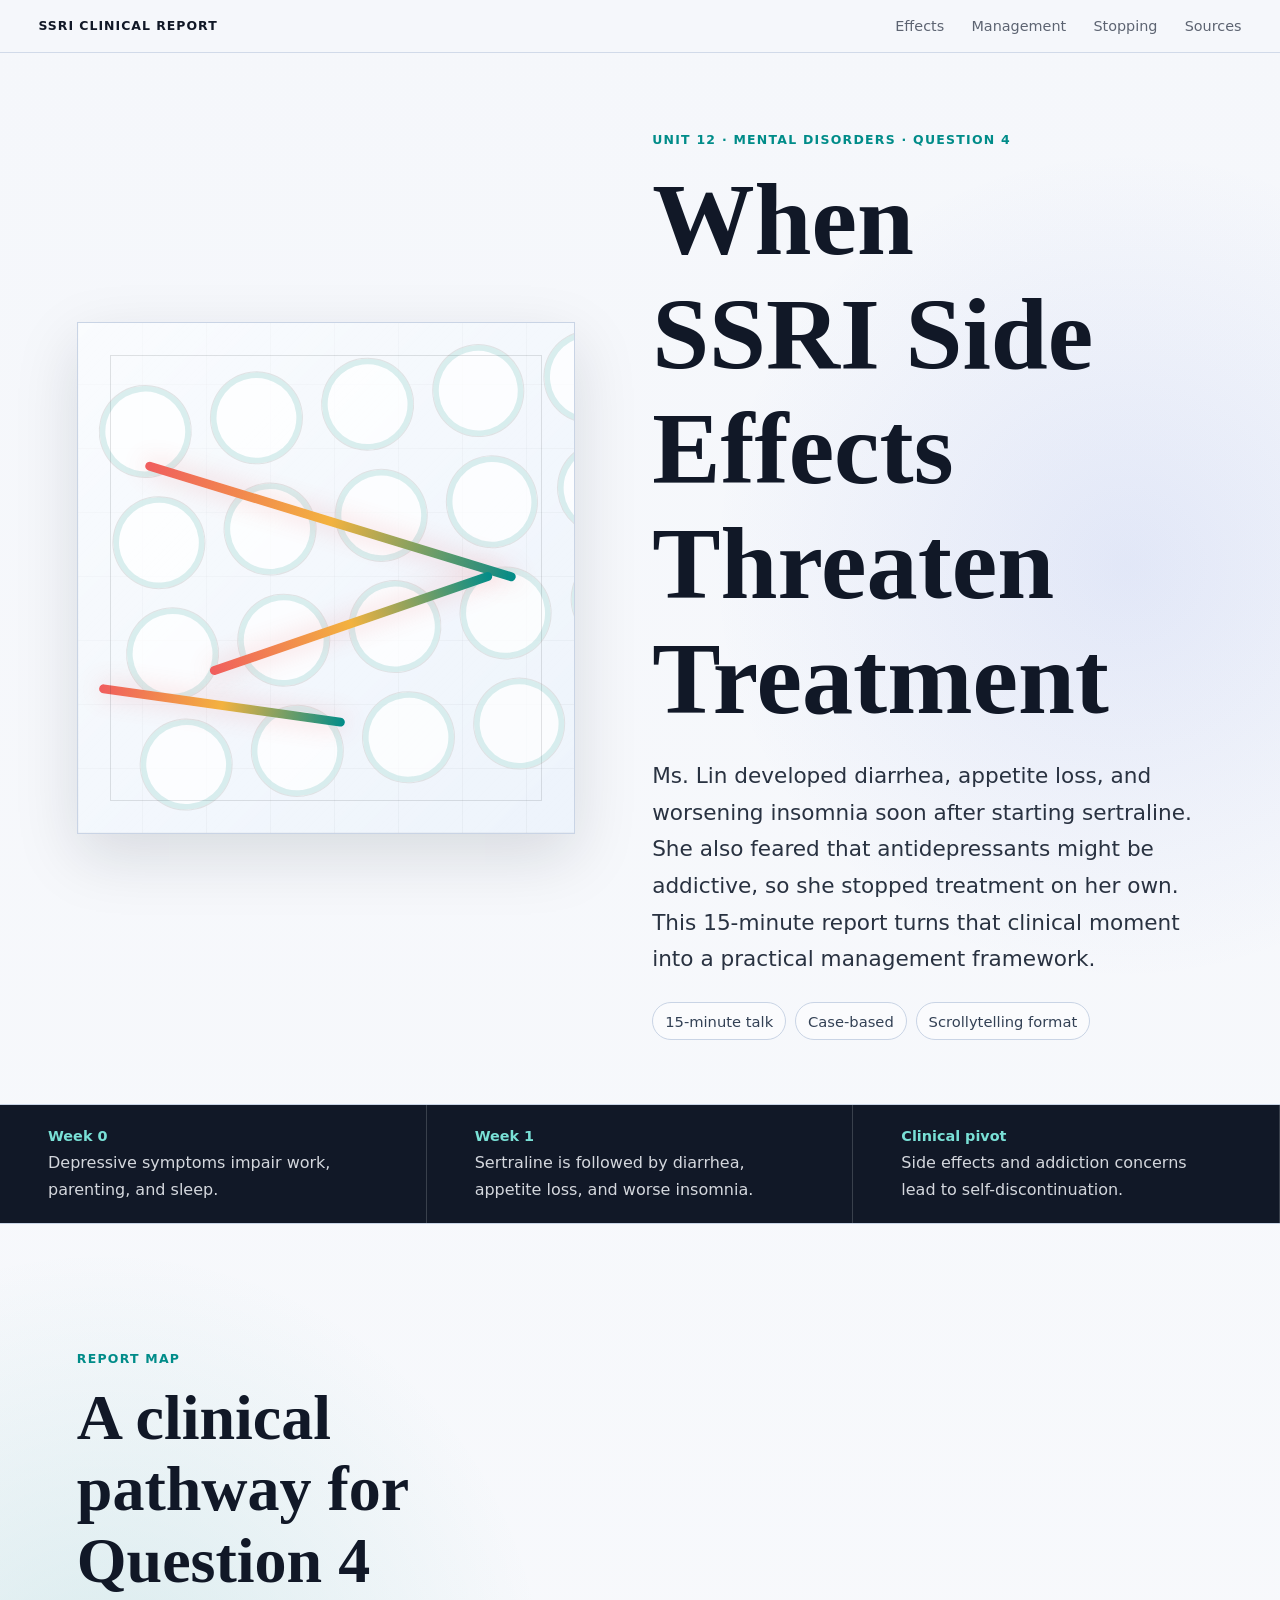
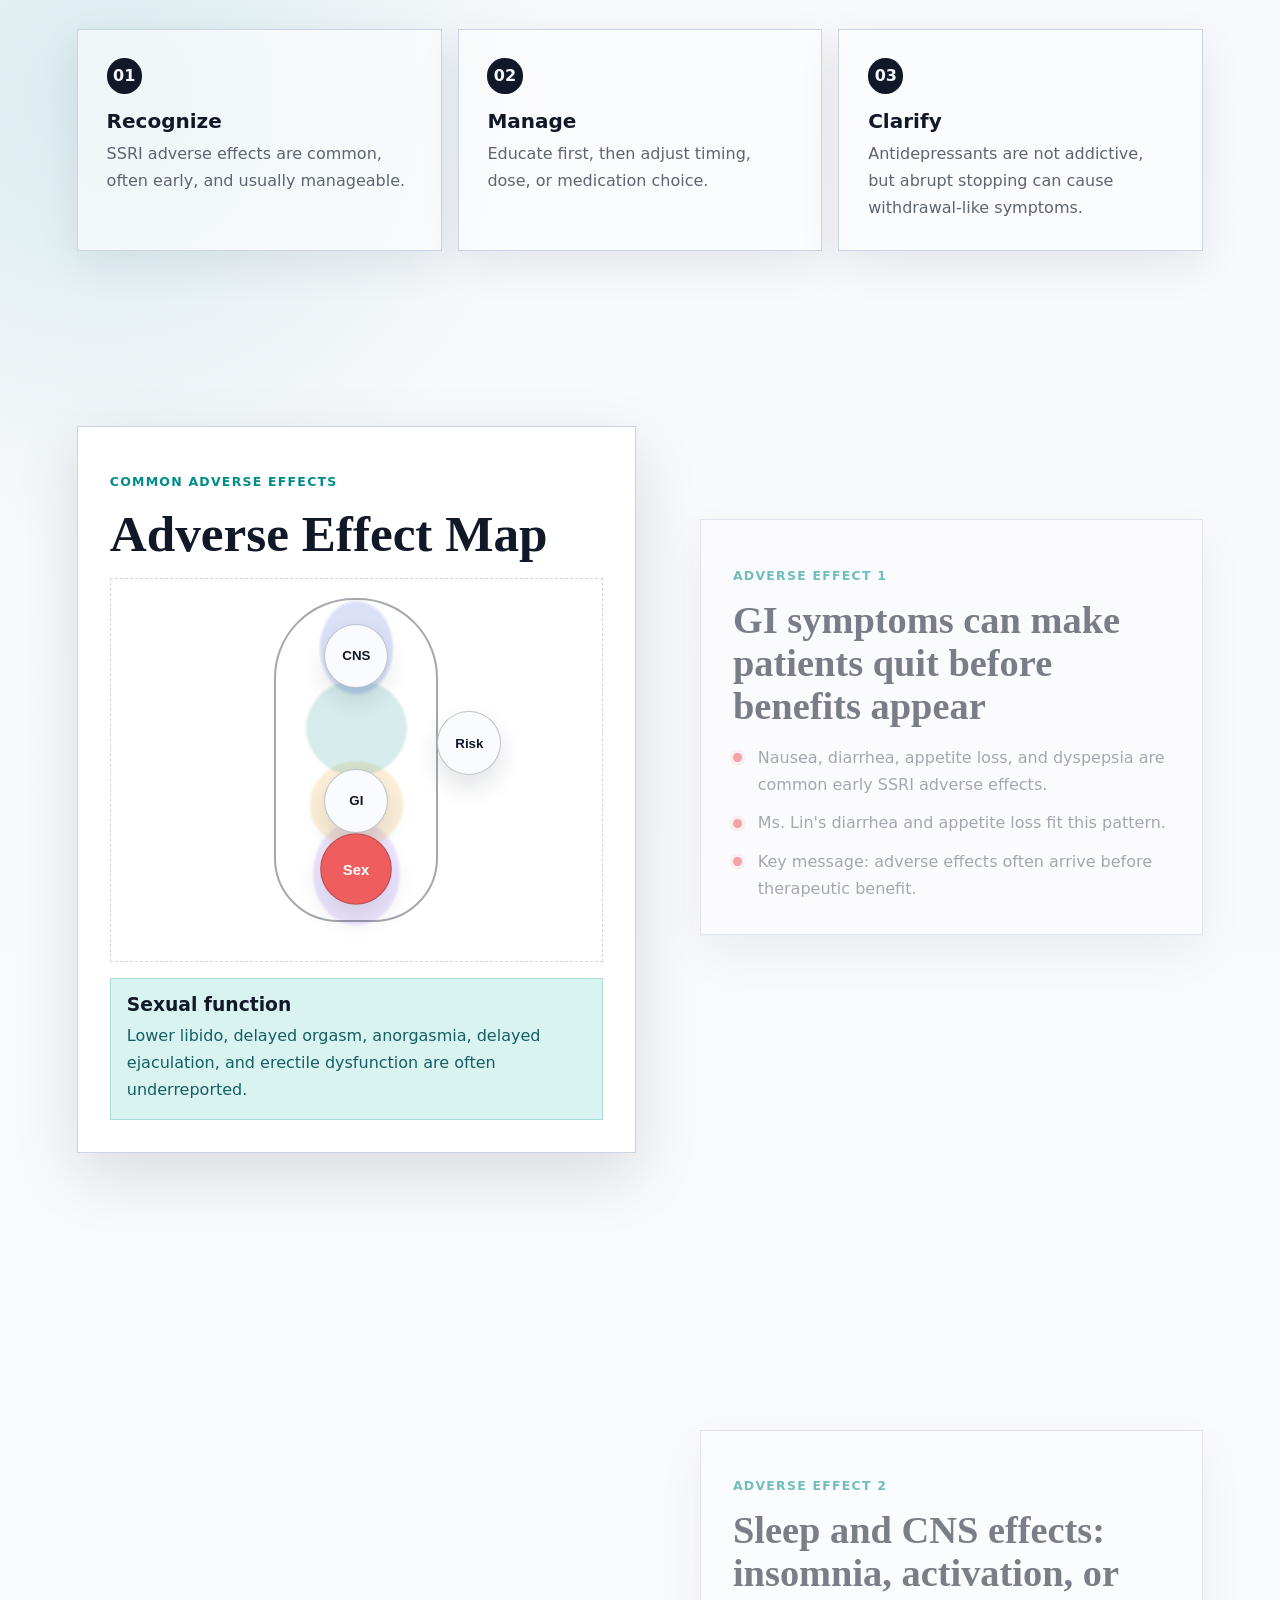
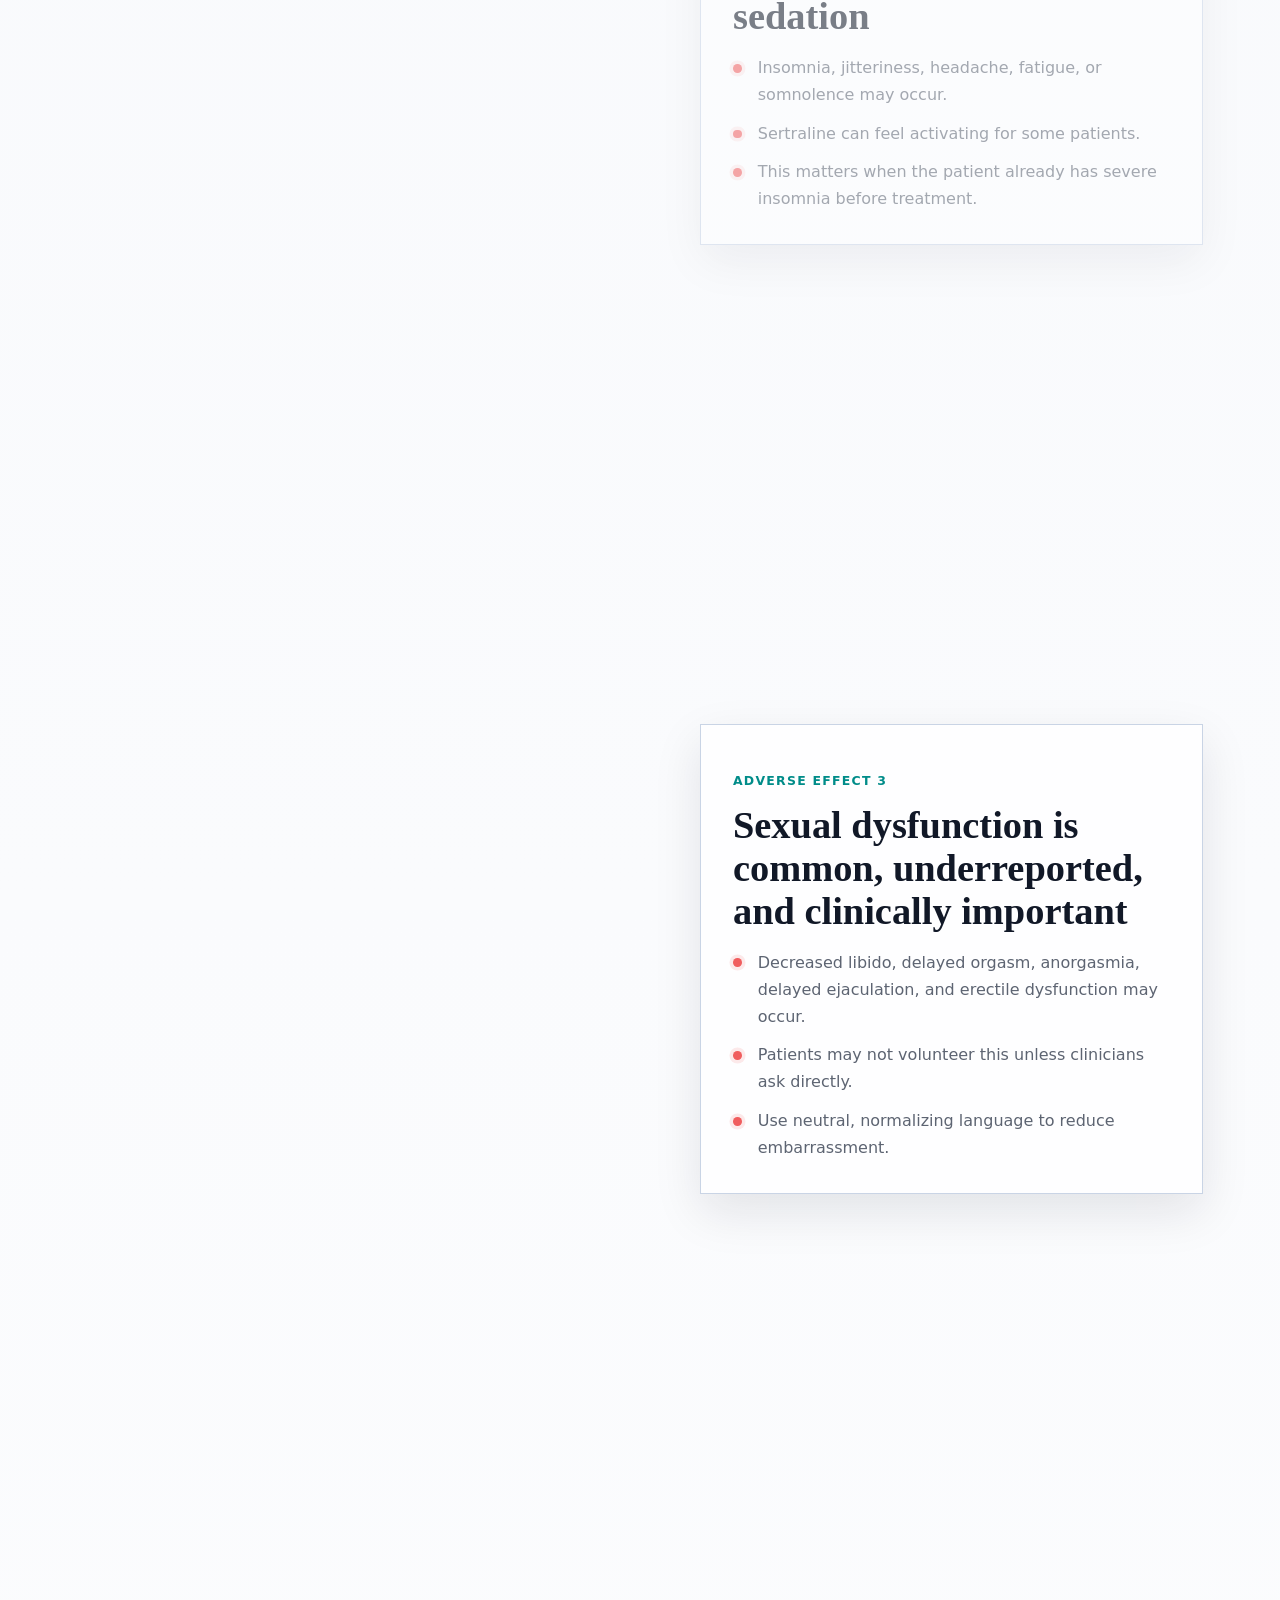
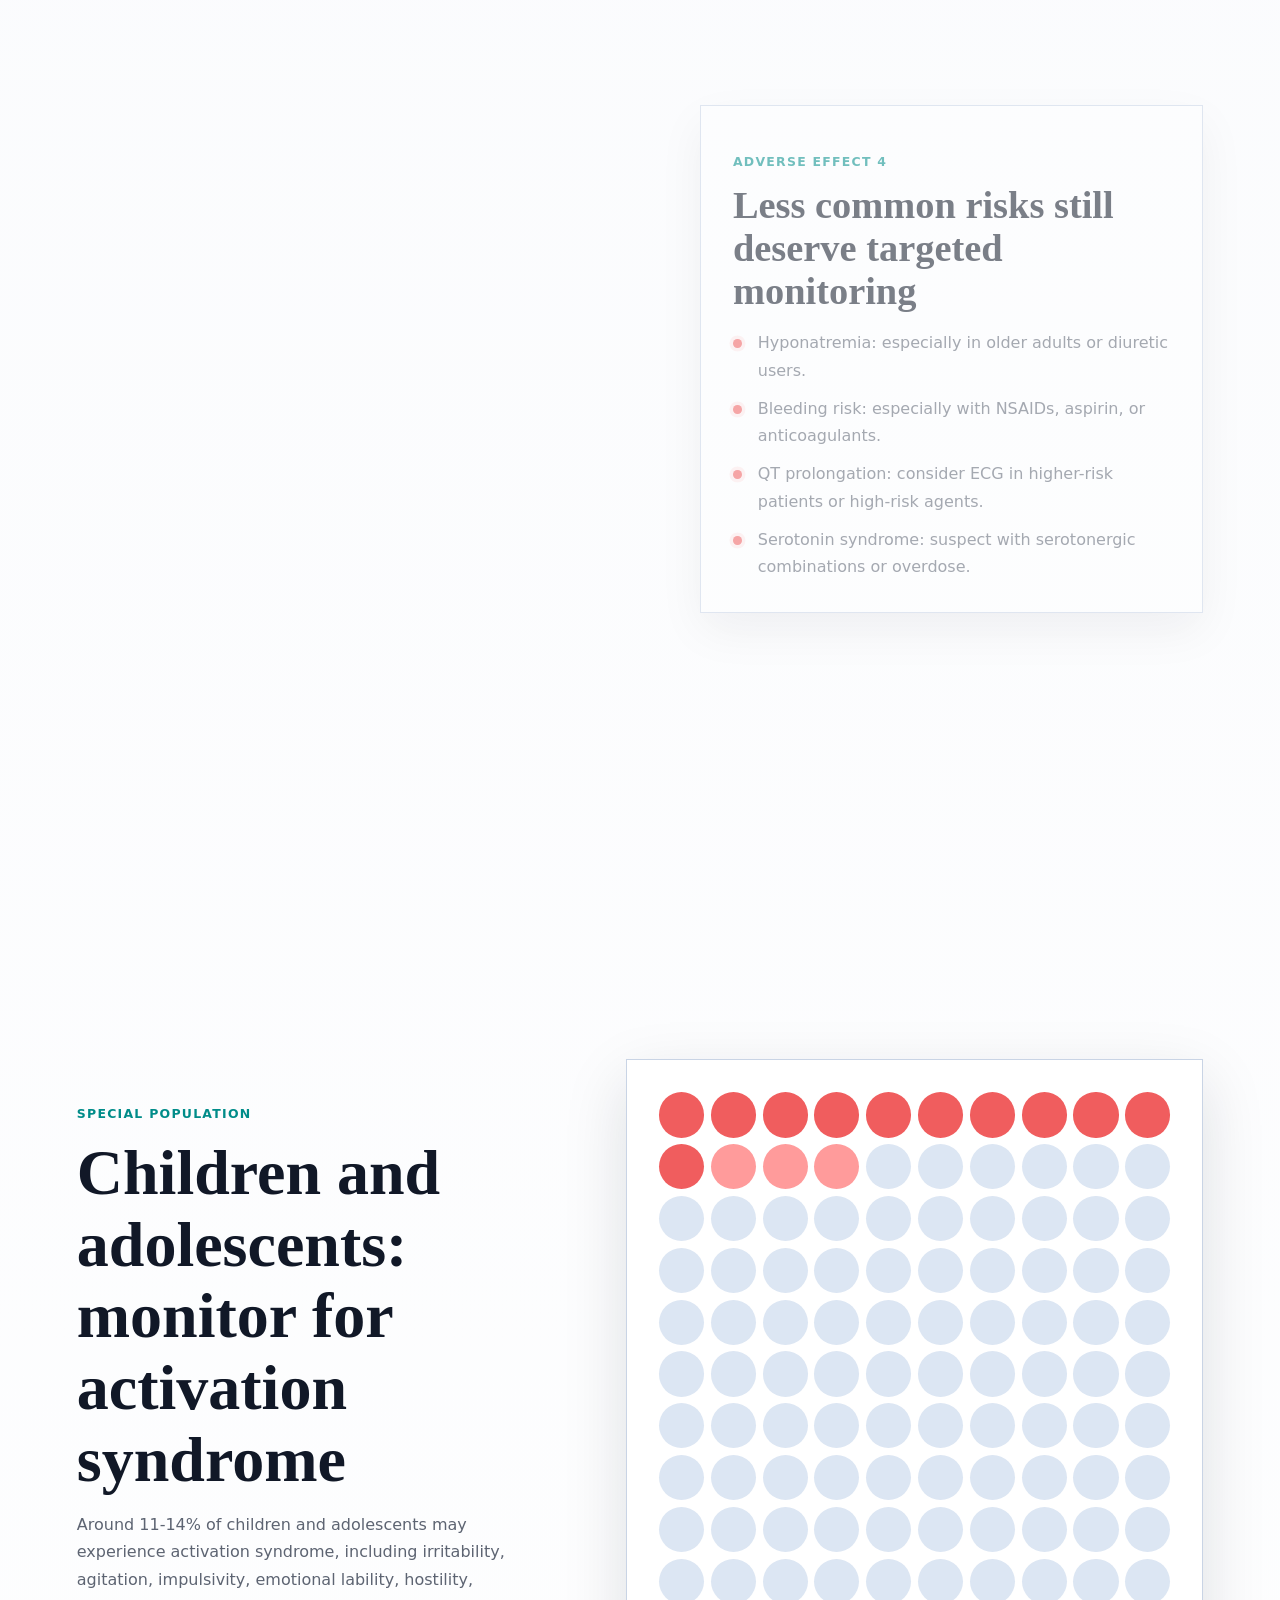
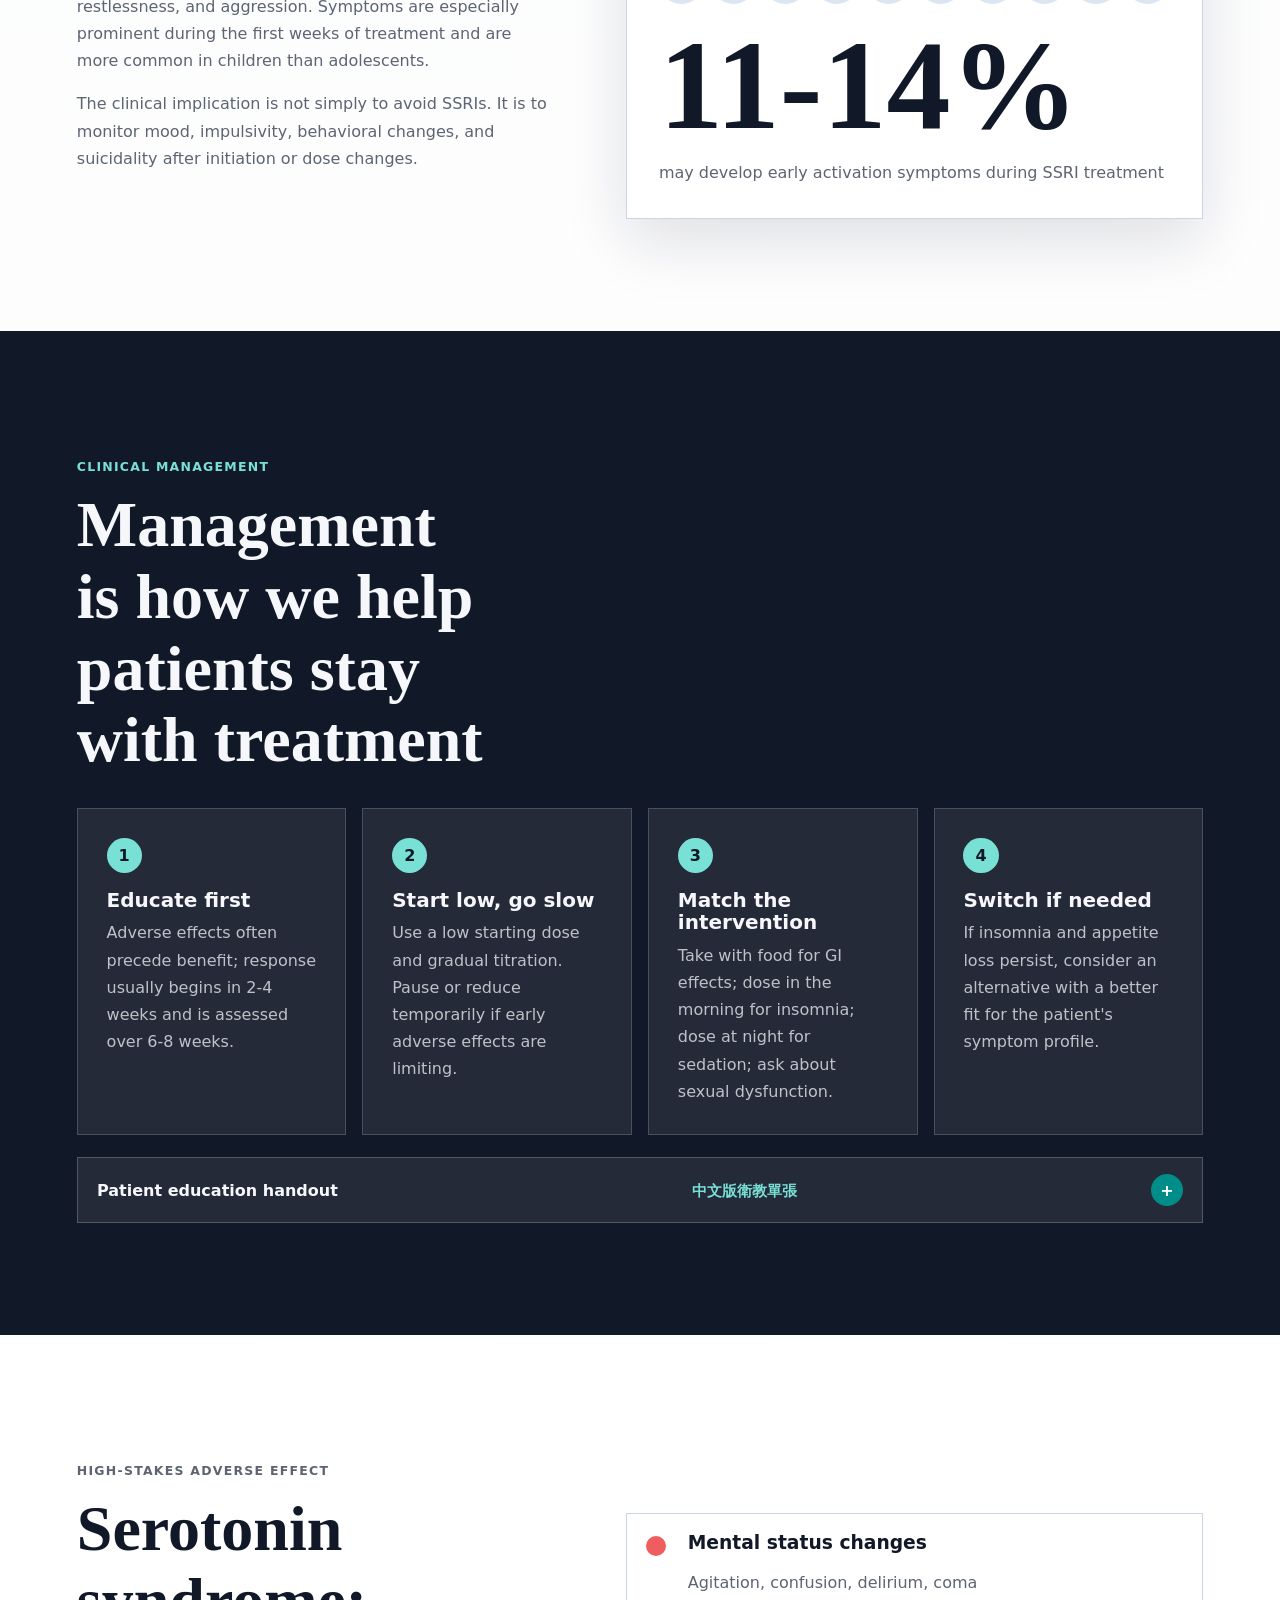
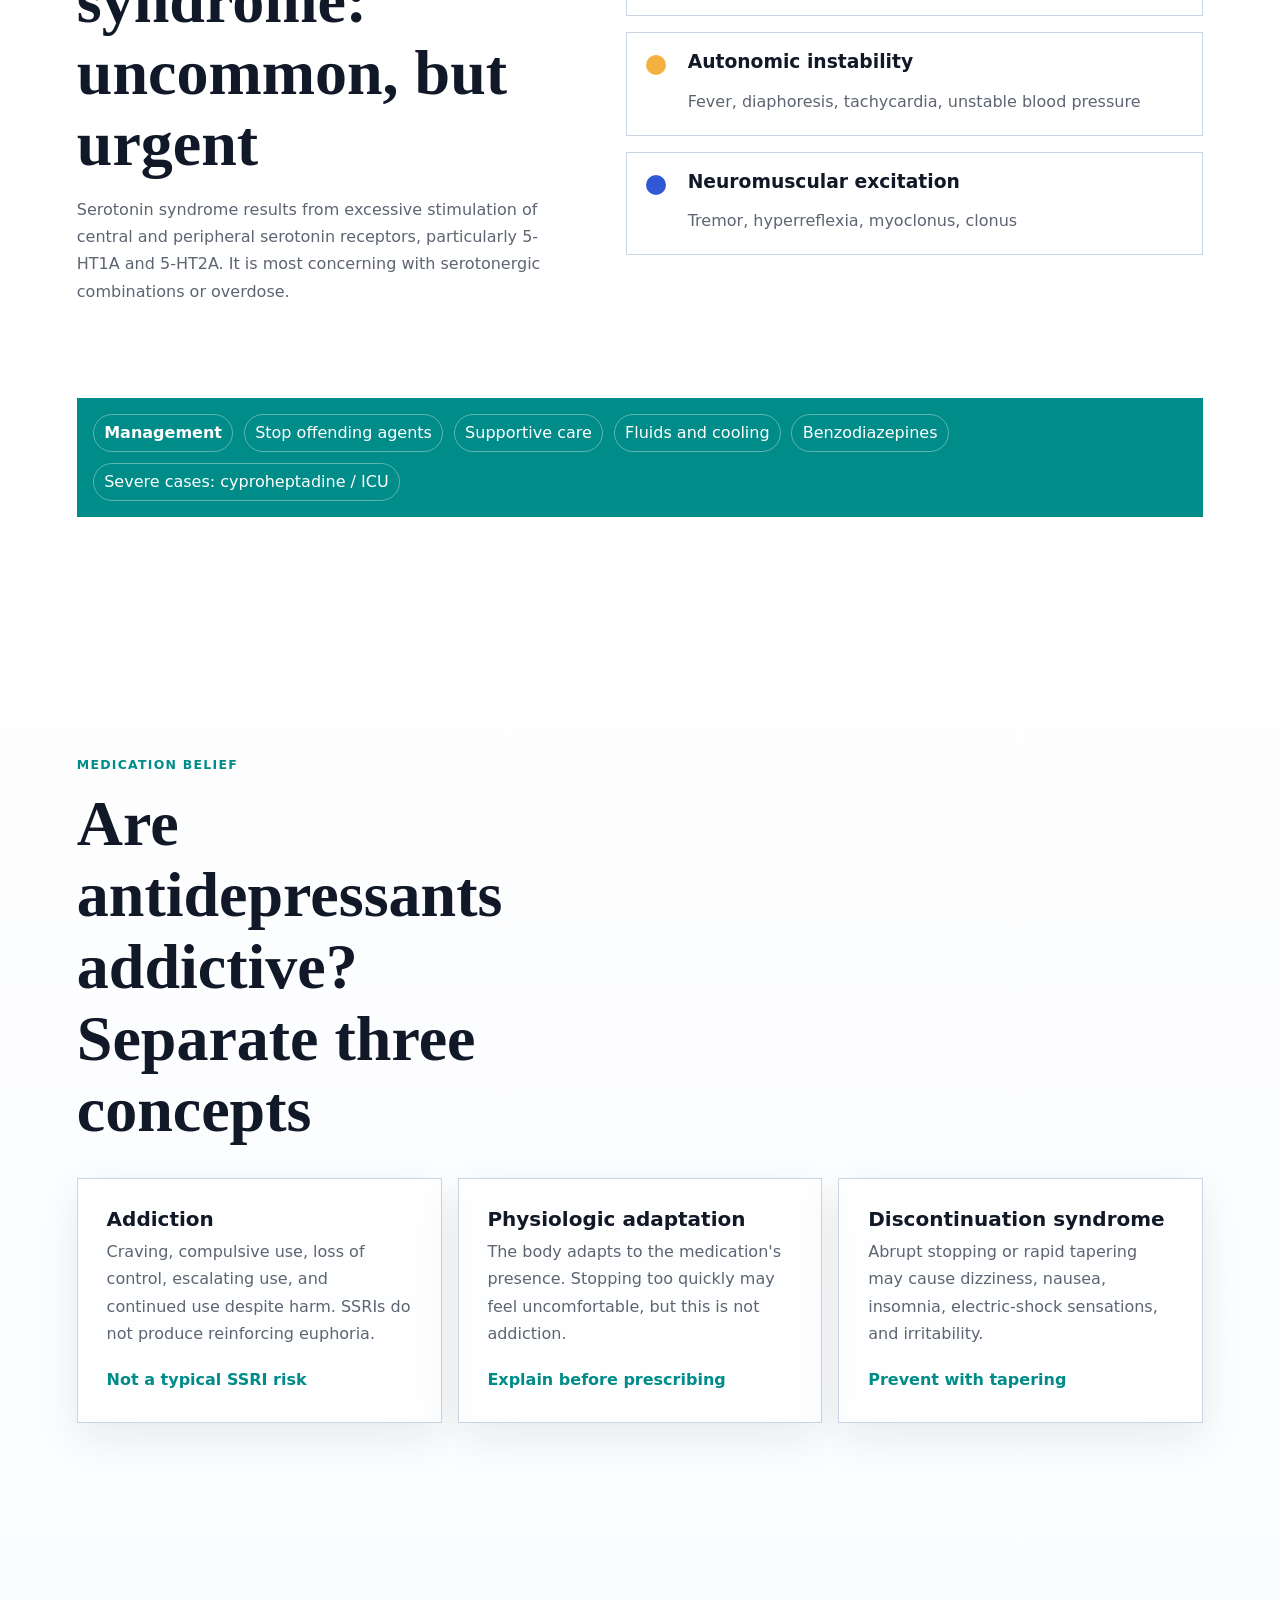
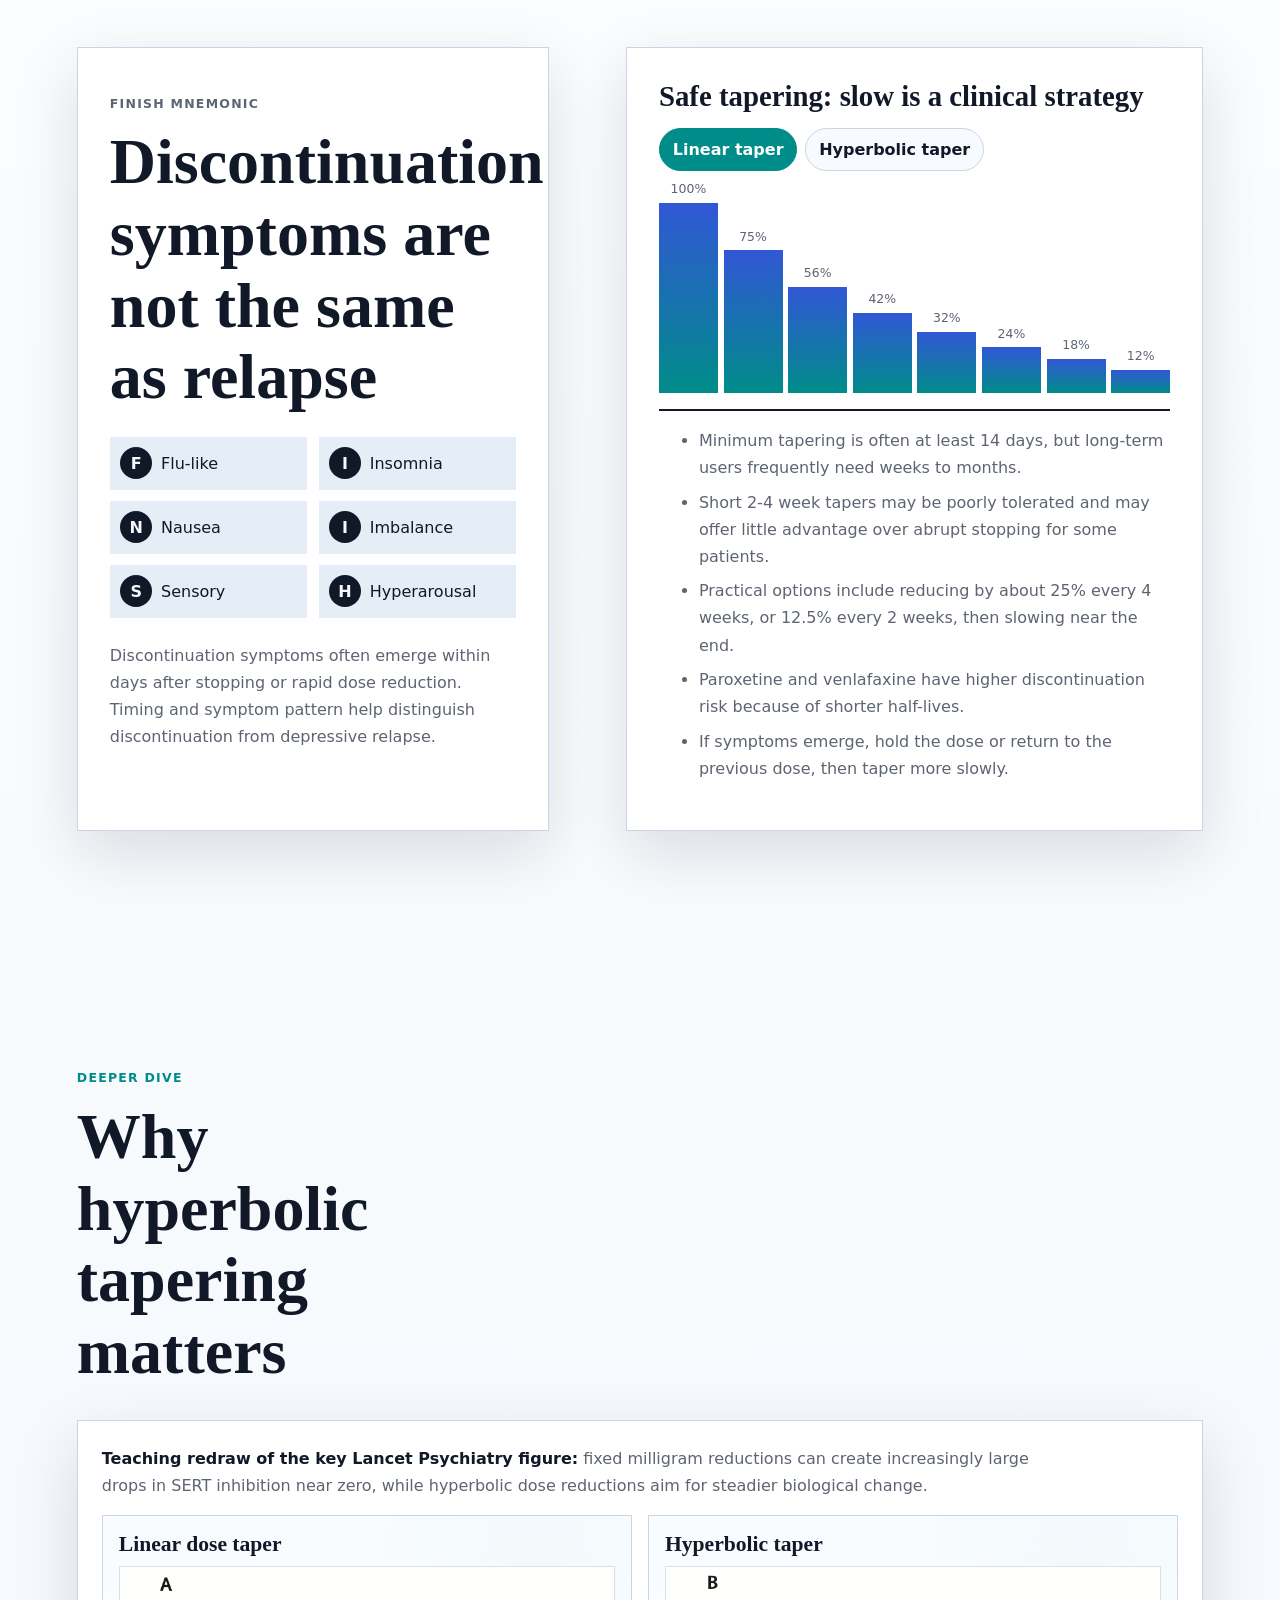
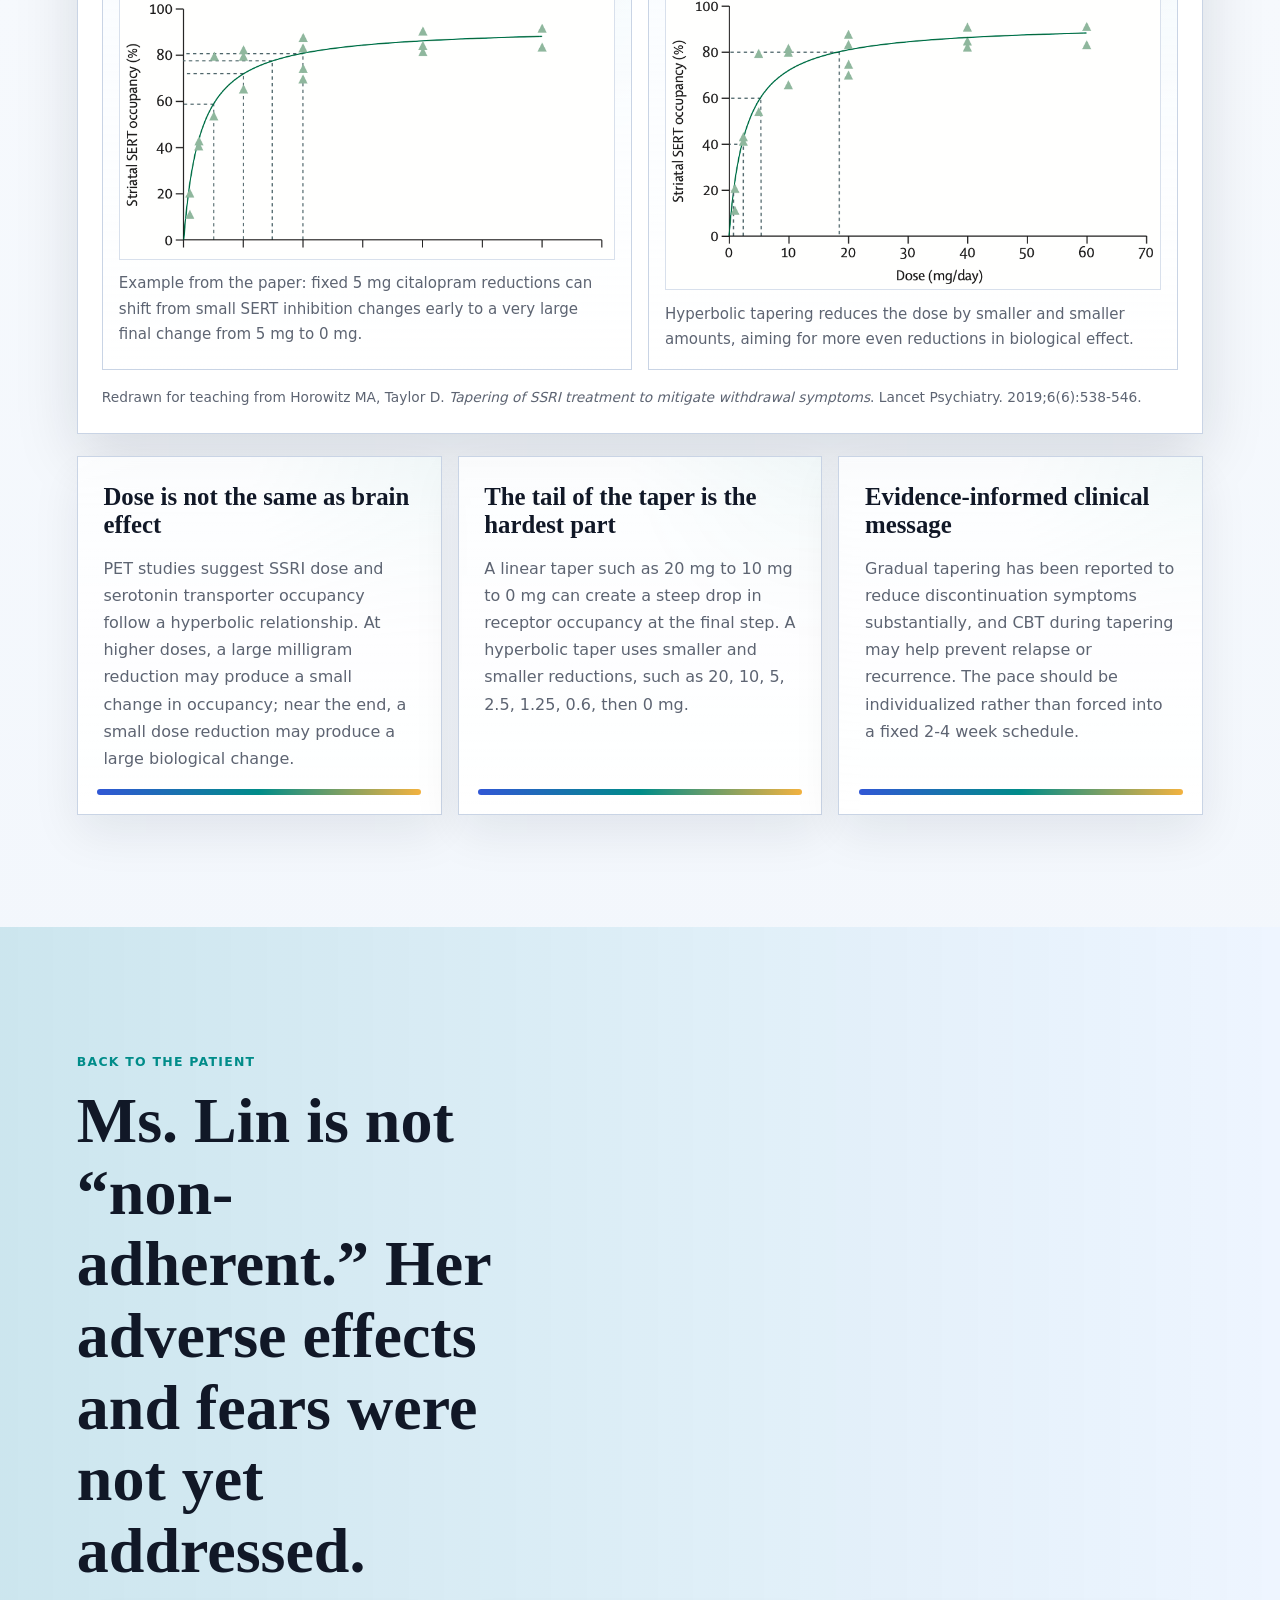
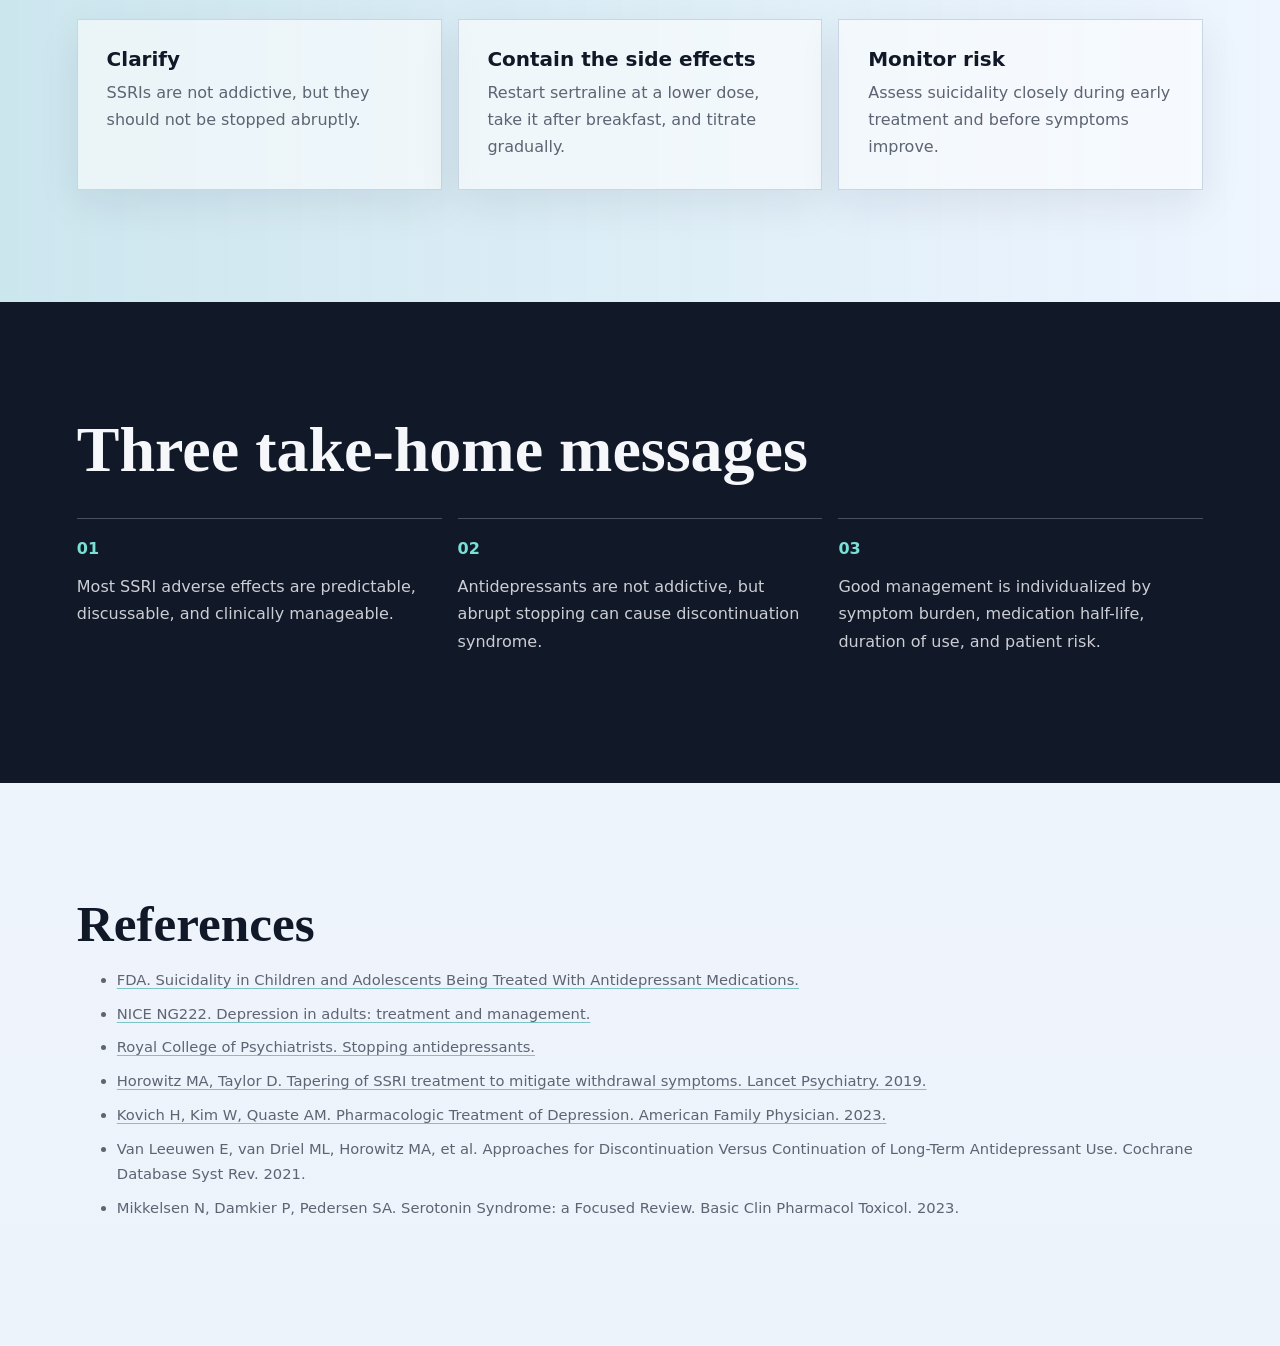
==== index.html @ 04d2326e "Add SSRI scrollytelling report" ====
<!doctype html>
<html lang="en">
  <head>
    <meta charset="utf-8">
    <meta name="viewport" content="width=device-width, initial-scale=1">
    <title>SSRI Adverse Effects, Clinical Management, and Discontinuation</title>
    <meta
      name="description"
      content="A case-based 15-minute scrollytelling report on SSRI adverse effects, clinical management, addiction myths, and safe discontinuation."
    >
    <link rel="stylesheet" href="style.css">
  </head>
  <body>
    <div class="scroll-progress" aria-hidden="true"></div>
    <header class="site-header" aria-label="Header">
      <a href="#top" class="brand">SSRI clinical report</a>
      <nav aria-label="Section navigation">
        <a href="#effects">Effects</a>
        <a href="#manage">Management</a>
        <a href="#stop">Stopping</a>
        <a href="#sources">Sources</a>
      </nav>
    </header>

    <main id="top">
      <section class="hero" aria-labelledby="hero-title">
        <div class="hero-art" aria-hidden="true">
          <div class="neuro-grid">
            <span></span><span></span><span></span><span></span><span></span>
            <span></span><span></span><span></span><span></span><span></span>
            <span></span><span></span><span></span><span></span><span></span>
            <span></span><span></span><span></span><span></span><span></span>
          </div>
          <div class="serotonin-line line-a"></div>
          <div class="serotonin-line line-b"></div>
          <div class="serotonin-line line-c"></div>
        </div>
        <div class="hero-copy">
          <p class="kicker">Unit 12 · Mental Disorders · Question 4</p>
          <h1 id="hero-title">When SSRI Side Effects Threaten Treatment</h1>
          <p class="lede">
            Ms. Lin developed diarrhea, appetite loss, and worsening insomnia soon after starting sertraline.
            She also feared that antidepressants might be addictive, so she stopped treatment on her own.
            This 15-minute report turns that clinical moment into a practical management framework.
          </p>
          <div class="hero-meta" aria-label="Report details">
            <span>15-minute talk</span>
            <span>Case-based</span>
            <span>Scrollytelling format</span>
          </div>
        </div>
      </section>

      <section class="case-strip" aria-label="Case timeline">
        <div>
          <strong>Week 0</strong>
          <span>Depressive symptoms impair work, parenting, and sleep.</span>
        </div>
        <div>
          <strong>Week 1</strong>
          <span>Sertraline is followed by diarrhea, appetite loss, and worse insomnia.</span>
        </div>
        <div>
          <strong>Clinical pivot</strong>
          <span>Side effects and addiction concerns lead to self-discontinuation.</span>
        </div>
      </section>

      <section class="intro reveal" aria-labelledby="talk-roadmap">
        <p class="section-label">Report map</p>
        <h2 id="talk-roadmap">A clinical pathway for Question 4</h2>
        <div class="roadmap">
          <article>
            <span>01</span>
            <h3>Recognize</h3>
            <p>SSRI adverse effects are common, often early, and usually manageable.</p>
          </article>
          <article>
            <span>02</span>
            <h3>Manage</h3>
            <p>Educate first, then adjust timing, dose, or medication choice.</p>
          </article>
          <article>
            <span>03</span>
            <h3>Clarify</h3>
            <p>Antidepressants are not addictive, but abrupt stopping can cause withdrawal-like symptoms.</p>
          </article>
        </div>
      </section>

      <section class="scrolly" id="effects" aria-labelledby="effects-title">
        <div class="scrolly-graphic" aria-hidden="true">
          <div class="graphic-card">
            <p class="eyebrow">Common adverse effects</p>
            <h2 id="effects-title">Adverse Effect Map</h2>
            <div class="body-map">
              <button class="organ active" data-organ="gi" style="--x: 50%; --y: 58%;">GI</button>
              <button class="organ" data-organ="sleep" style="--x: 50%; --y: 20%;">CNS</button>
              <button class="organ" data-organ="sex" style="--x: 50%; --y: 76%;">Sex</button>
              <button class="organ" data-organ="risk" style="--x: 73%; --y: 43%;">Risk</button>
            </div>
            <div class="organ-detail" id="organ-detail">
              <h3>Gastrointestinal</h3>
              <p>Nausea, diarrhea, and appetite loss are most prominent early in treatment.</p>
            </div>
          </div>
        </div>

        <div class="scrolly-text">
          <article class="step is-active" data-organ="gi">
            <p class="step-number">Adverse effect 1</p>
            <h3>GI symptoms can make patients quit before benefits appear</h3>
            <ul class="effect-list">
              <li>Nausea, diarrhea, appetite loss, and dyspepsia are common early SSRI adverse effects.</li>
              <li>Ms. Lin's diarrhea and appetite loss fit this pattern.</li>
              <li>Key message: adverse effects often arrive before therapeutic benefit.</li>
            </ul>
          </article>

          <article class="step" data-organ="sleep">
            <p class="step-number">Adverse effect 2</p>
            <h3>Sleep and CNS effects: insomnia, activation, or sedation</h3>
            <ul class="effect-list">
              <li>Insomnia, jitteriness, headache, fatigue, or somnolence may occur.</li>
              <li>Sertraline can feel activating for some patients.</li>
              <li>This matters when the patient already has severe insomnia before treatment.</li>
            </ul>
          </article>

          <article class="step" data-organ="sex">
            <p class="step-number">Adverse effect 3</p>
            <h3>Sexual dysfunction is common, underreported, and clinically important</h3>
            <ul class="effect-list">
              <li>Decreased libido, delayed orgasm, anorgasmia, delayed ejaculation, and erectile dysfunction may occur.</li>
              <li>Patients may not volunteer this unless clinicians ask directly.</li>
              <li>Use neutral, normalizing language to reduce embarrassment.</li>
            </ul>
          </article>

          <article class="step" data-organ="risk">
            <p class="step-number">Adverse effect 4</p>
            <h3>Less common risks still deserve targeted monitoring</h3>
            <ul class="effect-list">
              <li>Hyponatremia: especially in older adults or diuretic users.</li>
              <li>Bleeding risk: especially with NSAIDs, aspirin, or anticoagulants.</li>
              <li>QT prolongation: consider ECG in higher-risk patients or high-risk agents.</li>
              <li>Serotonin syndrome: suspect with serotonergic combinations or overdose.</li>
            </ul>
          </article>
        </div>
      </section>

      <section class="activation reveal" aria-labelledby="activation-title">
        <div class="activation-copy">
          <p class="section-label">Special population</p>
          <h2 id="activation-title">Children and adolescents: monitor for activation syndrome</h2>
          <p>
            Around 11-14% of children and adolescents may experience activation syndrome, including irritability,
            agitation, impulsivity, emotional lability, hostility, restlessness, and aggression.
            Symptoms are especially prominent during the first weeks of treatment and are more common in children than adolescents.
          </p>
          <p>
            The clinical implication is not simply to avoid SSRIs. It is to monitor mood, impulsivity, behavioral changes,
            and suicidality after initiation or dose changes.
          </p>
        </div>
        <div class="activation-chart" aria-label="Activation syndrome around 11 to 14 percent">
          <div class="people-grid">
            <span class="on"></span><span class="on"></span><span class="on"></span><span class="on"></span><span class="on"></span>
            <span class="on"></span><span class="on"></span><span class="on"></span><span class="on"></span><span class="on"></span>
            <span class="on"></span><span class="on soft"></span><span class="on soft"></span><span class="on soft"></span><span></span>
            <span></span><span></span><span></span><span></span><span></span>
            <span></span><span></span><span></span><span></span><span></span>
            <span></span><span></span><span></span><span></span><span></span>
            <span></span><span></span><span></span><span></span><span></span>
            <span></span><span></span><span></span><span></span><span></span>
            <span></span><span></span><span></span><span></span><span></span>
            <span></span><span></span><span></span><span></span><span></span>
            <span></span><span></span><span></span><span></span><span></span>
            <span></span><span></span><span></span><span></span><span></span>
            <span></span><span></span><span></span><span></span><span></span>
            <span></span><span></span><span></span><span></span><span></span>
            <span></span><span></span><span></span><span></span><span></span>
            <span></span><span></span><span></span><span></span><span></span>
            <span></span><span></span><span></span><span></span><span></span>
            <span></span><span></span><span></span><span></span><span></span>
            <span></span><span></span><span></span><span></span><span></span>
            <span></span><span></span><span></span><span></span><span></span>
          </div>
          <strong>11-14%</strong>
          <p>may develop early activation symptoms during SSRI treatment</p>
        </div>
      </section>

      <section class="management reveal" id="manage" aria-labelledby="manage-title">
        <p class="section-label">Clinical management</p>
        <h2 id="manage-title">Management is how we help patients stay with treatment</h2>
        <div class="management-grid">
          <article>
            <span>1</span>
            <h3>Educate first</h3>
            <p>Adverse effects often precede benefit; response usually begins in 2-4 weeks and is assessed over 6-8 weeks.</p>
          </article>
          <article>
            <span>2</span>
            <h3>Start low, go slow</h3>
            <p>Use a low starting dose and gradual titration. Pause or reduce temporarily if early adverse effects are limiting.</p>
          </article>
          <article>
            <span>3</span>
            <h3>Match the intervention</h3>
            <p>Take with food for GI effects; dose in the morning for insomnia; dose at night for sedation; ask about sexual dysfunction.</p>
          </article>
          <article>
            <span>4</span>
            <h3>Switch if needed</h3>
            <p>If insomnia and appetite loss persist, consider an alternative with a better fit for the patient's symptom profile.</p>
          </article>
        </div>
        <details class="patient-handout">
          <summary>
            <span>Patient education handout</span>
            <strong>中文版衛教單張</strong>
          </summary>
          <div class="handout-content">
            <div>
              <h3>開始服用 SSRI：你可能會遇到什麼？</h3>
              <p>剛開始服用抗憂鬱藥時，副作用可能比療效更早出現。這不代表藥物無效，也不代表你「不適合治療」。多數輕微副作用會在前幾週逐漸改善。</p>
            </div>
            <div class="handout-grid">
              <article>
                <h4>常見初期不適</h4>
                <ul>
                  <li>噁心、腹瀉、食慾下降</li>
                  <li>頭痛、疲倦或嗜睡</li>
                  <li>睡不好、比較焦躁</li>
                </ul>
              </article>
              <article>
                <h4>你可以怎麼做</h4>
                <ul>
                  <li>腸胃不適：可改成飯後服用</li>
                  <li>睡不著：可詢問醫師是否改早上服用</li>
                  <li>嗜睡：可詢問醫師是否改晚上服用</li>
                </ul>
              </article>
              <article>
                <h4>請不要自行停藥</h4>
                <ul>
                  <li>抗憂鬱藥不會造成典型成癮</li>
                  <li>突然停藥可能造成頭暈、噁心、失眠或電流感</li>
                  <li>想停藥時，請和醫師一起慢慢減量</li>
                </ul>
              </article>
            </div>
            <p class="handout-alert">若出現自殺想法、衝動行為、嚴重躁動、高燒、肌肉僵硬或意識混亂，請立即就醫或聯絡急診。</p>
          </div>
        </details>
      </section>

      <section class="syndrome reveal" aria-labelledby="serotonin-title">
        <div>
          <p class="section-label">High-stakes adverse effect</p>
          <h2 id="serotonin-title">Serotonin syndrome: uncommon, but urgent</h2>
          <p>
            Serotonin syndrome results from excessive stimulation of central and peripheral serotonin receptors,
            particularly 5-HT1A and 5-HT2A. It is most concerning with serotonergic combinations or overdose.
          </p>
        </div>
        <div class="triad" aria-label="Three clinical domains of serotonin syndrome">
          <article>
            <span></span>
            <h3>Mental status changes</h3>
            <p>Agitation, confusion, delirium, coma</p>
          </article>
          <article>
            <span></span>
            <h3>Autonomic instability</h3>
            <p>Fever, diaphoresis, tachycardia, unstable blood pressure</p>
          </article>
          <article>
            <span></span>
            <h3>Neuromuscular excitation</h3>
            <p>Tremor, hyperreflexia, myoclonus, clonus</p>
          </article>
        </div>
        <div class="treatment-ribbon">
          <strong>Management</strong>
          <span>Stop offending agents</span>
          <span>Supportive care</span>
          <span>Fluids and cooling</span>
          <span>Benzodiazepines</span>
          <span>Severe cases: cyproheptadine / ICU</span>
        </div>
      </section>

      <section class="myth reveal" aria-labelledby="myth-title">
        <p class="section-label">Medication belief</p>
        <h2 id="myth-title">Are antidepressants addictive? Separate three concepts</h2>
        <div class="myth-cards">
          <article>
            <h3>Addiction</h3>
            <p>Craving, compulsive use, loss of control, escalating use, and continued use despite harm. SSRIs do not produce reinforcing euphoria.</p>
            <strong>Not a typical SSRI risk</strong>
          </article>
          <article>
            <h3>Physiologic adaptation</h3>
            <p>The body adapts to the medication's presence. Stopping too quickly may feel uncomfortable, but this is not addiction.</p>
            <strong>Explain before prescribing</strong>
          </article>
          <article>
            <h3>Discontinuation syndrome</h3>
            <p>Abrupt stopping or rapid tapering may cause dizziness, nausea, insomnia, electric-shock sensations, and irritability.</p>
            <strong>Prevent with tapering</strong>
          </article>
        </div>
      </section>

      <section class="discontinuation reveal" id="stop" aria-labelledby="stop-title">
        <div class="finish-panel">
          <p class="section-label">FINISH mnemonic</p>
          <h2 id="stop-title">Discontinuation symptoms are not the same as relapse</h2>
          <div class="finish-grid" aria-label="FINISH mnemonic">
            <span><b>F</b>Flu-like</span>
            <span><b>I</b>Insomnia</span>
            <span><b>N</b>Nausea</span>
            <span><b>I</b>Imbalance</span>
            <span><b>S</b>Sensory</span>
            <span><b>H</b>Hyperarousal</span>
          </div>
          <p>
            Discontinuation symptoms often emerge within days after stopping or rapid dose reduction.
            Timing and symptom pattern help distinguish discontinuation from depressive relapse.
          </p>
        </div>
        <div class="taper-panel">
          <h3>Safe tapering: slow is a clinical strategy</h3>
          <div class="taper-toggle" aria-label="Tapering strategy selector">
            <button class="taper-button active" data-taper="linear" type="button">Linear taper</button>
            <button class="taper-button" data-taper="hyperbolic" type="button">Hyperbolic taper</button>
          </div>
          <div class="taper-viz" aria-label="SSRI tapering diagram">
            <div style="--h: 100%"><span>100%</span></div>
            <div style="--h: 75%"><span>75%</span></div>
            <div style="--h: 56%"><span>56%</span></div>
            <div style="--h: 42%"><span>42%</span></div>
            <div style="--h: 32%"><span>32%</span></div>
            <div style="--h: 24%"><span>24%</span></div>
            <div style="--h: 18%"><span>18%</span></div>
            <div style="--h: 12%"><span>12%</span></div>
          </div>
          <ul>
            <li>Minimum tapering is often at least 14 days, but long-term users frequently need weeks to months.</li>
            <li>Short 2-4 week tapers may be poorly tolerated and may offer little advantage over abrupt stopping for some patients.</li>
            <li>Practical options include reducing by about 25% every 4 weeks, or 12.5% every 2 weeks, then slowing near the end.</li>
            <li>Paroxetine and venlafaxine have higher discontinuation risk because of shorter half-lives.</li>
            <li>If symptoms emerge, hold the dose or return to the previous dose, then taper more slowly.</li>
          </ul>
        </div>
      </section>

      <section class="taper-deep-dive reveal" aria-labelledby="deep-taper-title">
        <p class="section-label">Deeper dive</p>
        <h2 id="deep-taper-title">Why hyperbolic tapering matters</h2>
        <figure class="paper-figure">
          <figcaption>
            <strong>Teaching redraw of the key Lancet Psychiatry figure:</strong>
            fixed milligram reductions can create increasingly large drops in SERT inhibition near zero,
            while hyperbolic dose reductions aim for steadier biological change.
          </figcaption>
          <div class="figure-panels" aria-label="Redrawn comparison of linear and hyperbolic SSRI tapering">
            <div class="figure-panel">
              <h3>Linear dose taper</h3>
              <img
                src="lancet-linear-taper.png"
                alt="Redrawn figure showing striatal SERT occupancy rising steeply at low doses and flattening at higher doses, illustrating linear taper points."
              >
              <p>Example from the paper: fixed 5 mg citalopram reductions can shift from small SERT inhibition changes early to a very large final change from 5 mg to 0 mg.</p>
            </div>
            <div class="figure-panel">
              <h3>Hyperbolic taper</h3>
              <img
                src="lancet-hyperbolic-taper.png"
                alt="Redrawn figure showing hyperbolic dose reductions mapped to steadier changes in striatal SERT occupancy."
              >
              <p>Hyperbolic tapering reduces the dose by smaller and smaller amounts, aiming for more even reductions in biological effect.</p>
            </div>
          </div>
          <p class="figure-source">
            Redrawn for teaching from Horowitz MA, Taylor D. <em>Tapering of SSRI treatment to mitigate withdrawal symptoms</em>.
            Lancet Psychiatry. 2019;6(6):538-546.
          </p>
        </figure>
        <div class="deep-grid">
          <article class="deep-card">
            <h3>Dose is not the same as brain effect</h3>
            <p>
              PET studies suggest SSRI dose and serotonin transporter occupancy follow a hyperbolic relationship.
              At higher doses, a large milligram reduction may produce a small change in occupancy; near the end, a small dose reduction may produce a large biological change.
            </p>
          </article>
          <article class="deep-card">
            <h3>The tail of the taper is the hardest part</h3>
            <p>
              A linear taper such as 20 mg to 10 mg to 0 mg can create a steep drop in receptor occupancy at the final step.
              A hyperbolic taper uses smaller and smaller reductions, such as 20, 10, 5, 2.5, 1.25, 0.6, then 0 mg.
            </p>
          </article>
          <article class="deep-card">
            <h3>Evidence-informed clinical message</h3>
            <p>
              Gradual tapering has been reported to reduce discontinuation symptoms substantially, and CBT during tapering may help prevent relapse or recurrence.
              The pace should be individualized rather than forced into a fixed 2-4 week schedule.
            </p>
          </article>
        </div>
      </section>

      <section class="closing reveal" aria-labelledby="closing-title">
        <p class="section-label">Back to the patient</p>
        <h2 id="closing-title">Ms. Lin is not “non-adherent.” Her adverse effects and fears were not yet addressed.</h2>
        <div class="closing-grid">
          <article>
            <h3>Clarify</h3>
            <p>SSRIs are not addictive, but they should not be stopped abruptly.</p>
          </article>
          <article>
            <h3>Contain the side effects</h3>
            <p>Restart sertraline at a lower dose, take it after breakfast, and titrate gradually.</p>
          </article>
          <article>
            <h3>Monitor risk</h3>
            <p>Assess suicidality closely during early treatment and before symptoms improve.</p>
          </article>
        </div>
      </section>

      <section class="takeaways" aria-labelledby="takeaways-title">
        <h2 id="takeaways-title">Three take-home messages</h2>
        <ol>
          <li>Most SSRI adverse effects are predictable, discussable, and clinically manageable.</li>
          <li>Antidepressants are not addictive, but abrupt stopping can cause discontinuation syndrome.</li>
          <li>Good management is individualized by symptom burden, medication half-life, duration of use, and patient risk.</li>
        </ol>
      </section>

      <section class="sources" id="sources" aria-labelledby="sources-title">
        <h2 id="sources-title">References</h2>
        <ul>
          <li><a href="https://www.fda.gov/drugs/postmarket-drug-safety-information-patients-and-providers/suicidality-children-and-adolescents-being-treated-antidepressant-medications">FDA. Suicidality in Children and Adolescents Being Treated With Antidepressant Medications.</a></li>
          <li><a href="https://www.nice.org.uk/guidance/NG222/chapter/1-Recommendations">NICE NG222. Depression in adults: treatment and management.</a></li>
          <li><a href="https://www.rcpsych.ac.uk/mental-health/treatments-and-wellbeing/stopping-antidepressants">Royal College of Psychiatrists. Stopping antidepressants.</a></li>
          <li><a href="https://pubmed.ncbi.nlm.nih.gov/31230675/">Horowitz MA, Taylor D. Tapering of SSRI treatment to mitigate withdrawal symptoms. Lancet Psychiatry. 2019.</a></li>
          <li><a href="https://www.aafp.org/pubs/afp/issues/2023/0200/pharmacologic-treatment-of-depression.html">Kovich H, Kim W, Quaste AM. Pharmacologic Treatment of Depression. American Family Physician. 2023.</a></li>
          <li>Van Leeuwen E, van Driel ML, Horowitz MA, et al. Approaches for Discontinuation Versus Continuation of Long-Term Antidepressant Use. Cochrane Database Syst Rev. 2021.</li>
          <li>Mikkelsen N, Damkier P, Pedersen SA. Serotonin Syndrome: a Focused Review. Basic Clin Pharmacol Toxicol. 2023.</li>
        </ul>
      </section>
    </main>

    <script src="script.js"></script>
  </body>
</html>
---- style.css ----
:root {
  --ink: #111827;
  --muted: #5d6472;
  --paper: #f5f7fb;
  --paper-deep: #e5edf7;
  --line: #c9d4e5;
  --green: #008c89;
  --green-soft: #d8f3f0;
  --coral: #f05d5e;
  --gold: #f3b23f;
  --blue: #3157d5;
  --plum: #8a4fff;
  --shadow: 0 22px 60px rgb(15 23 42 / 13%);
  --serif: Georgia, "Times New Roman", "Noto Serif TC", serif;
  --sans: Inter, ui-sans-serif, system-ui, -apple-system, BlinkMacSystemFont, "Segoe UI", "Noto Sans TC", sans-serif;
}

* {
  box-sizing: border-box;
}

html {
  scroll-behavior: smooth;
}

body {
  margin: 0;
  color: var(--ink);
  background:
    radial-gradient(circle at 8% 12%, rgb(0 140 137 / 12%), transparent 28rem),
    radial-gradient(circle at 88% 4%, rgb(49 87 213 / 10%), transparent 26rem),
    linear-gradient(180deg, var(--paper), #ffffff 58%, #edf3fb);
  font-family: var(--sans);
  line-height: 1.7;
}

.scroll-progress {
  position: fixed;
  inset: 0 auto auto 0;
  z-index: 40;
  height: 0.22rem;
  width: var(--progress, 0%);
  background: linear-gradient(90deg, var(--coral), var(--gold), var(--green));
  box-shadow: 0 0 18px rgb(0 140 137 / 38%);
}

a {
  color: inherit;
  text-decoration-color: rgb(0 140 137 / 48%);
  text-underline-offset: 0.18em;
}

.site-header {
  position: sticky;
  top: 0;
  z-index: 20;
  display: flex;
  justify-content: space-between;
  gap: 1rem;
  align-items: center;
  padding: 0.85rem clamp(1rem, 3vw, 2.5rem);
  background: rgb(245 247 251 / 86%);
  border-bottom: 1px solid rgb(201 212 229 / 82%);
  backdrop-filter: blur(12px);
}

.brand {
  font-weight: 800;
  text-transform: uppercase;
  letter-spacing: 0.08em;
  text-decoration: none;
  font-size: 0.78rem;
}

nav {
  display: flex;
  gap: clamp(0.75rem, 2.5vw, 1.7rem);
  color: var(--muted);
  font-size: 0.9rem;
}

nav a {
  text-decoration: none;
}

.hero {
  position: relative;
  min-height: calc(100vh - 3.4rem);
  display: grid;
  grid-template-columns: minmax(18rem, 0.95fr) minmax(19rem, 1.05fr);
  align-items: center;
  gap: clamp(2rem, 6vw, 6rem);
  padding: clamp(2rem, 5vw, 4rem) clamp(1.2rem, 6vw, 6rem);
  overflow: hidden;
}

.hero-art {
  min-height: 32rem;
  position: relative;
  border: 1px solid var(--line);
  background:
    linear-gradient(135deg, rgb(255 255 255 / 76%), rgb(255 255 255 / 20%)),
    repeating-linear-gradient(90deg, rgb(17 24 39 / 5%) 0 1px, transparent 1px 4rem),
    repeating-linear-gradient(0deg, rgb(17 24 39 / 5%) 0 1px, transparent 1px 4rem),
    #e9f1fb;
  box-shadow: var(--shadow);
  overflow: hidden;
}

.hero-art::after {
  content: "";
  position: absolute;
  inset: 2rem;
  border: 1px solid rgb(17 24 39 / 12%);
}

.neuro-grid {
  position: absolute;
  inset: 8%;
  display: grid;
  grid-template-columns: repeat(5, 1fr);
  gap: clamp(0.8rem, 2vw, 1.2rem);
  transform: rotate(-7deg);
}

.neuro-grid span {
  aspect-ratio: 1;
  border-radius: 50%;
  background: rgb(255 255 255 / 72%);
  border: 1px solid rgb(17 24 39 / 12%);
  box-shadow: inset 0 0 0 0.35rem rgb(0 140 137 / 14%);
}

.serotonin-line {
  position: absolute;
  height: 0.55rem;
  border-radius: 99rem;
  background: linear-gradient(90deg, var(--coral), var(--gold), var(--green));
  box-shadow: 0 0 24px rgb(240 93 94 / 30%);
  animation: pulse-line 4.5s ease-in-out infinite;
}

.line-a {
  width: 78%;
  left: 12%;
  top: 38%;
  transform: rotate(17deg);
}

.line-b {
  width: 60%;
  left: 25%;
  top: 58%;
  transform: rotate(-19deg);
  animation-delay: 0.8s;
}

.line-c {
  width: 50%;
  left: 4%;
  top: 74%;
  transform: rotate(8deg);
  animation-delay: 1.6s;
}

@keyframes pulse-line {
  0%,
  100% {
    filter: saturate(1);
    opacity: 0.82;
  }

  50% {
    filter: saturate(1.35);
    opacity: 1;
  }
}

.hero-copy {
  max-width: 48rem;
}

.kicker,
.section-label,
.eyebrow,
.step-number {
  color: var(--green);
  font-weight: 800;
  text-transform: uppercase;
  letter-spacing: 0.1em;
  font-size: 0.78rem;
}

h1,
h2,
h3 {
  line-height: 1.12;
  margin: 0;
}

h1,
h2 {
  font-family: var(--serif);
  font-weight: 700;
}

h1 {
  font-size: clamp(3rem, 8vw, 7.4rem);
  max-width: 10ch;
  margin-block: 0.55rem 1rem;
}

.lede {
  max-width: 40rem;
  font-size: clamp(1.05rem, 1.8vw, 1.35rem);
  color: #293241;
}

.hero-meta {
  display: flex;
  flex-wrap: wrap;
  gap: 0.55rem;
  margin-top: 1.5rem;
}

.hero-meta span {
  border: 1px solid var(--line);
  background: rgb(255 255 255 / 52%);
  padding: 0.35rem 0.75rem;
  border-radius: 99rem;
  color: #334155;
  font-size: 0.92rem;
}

.case-strip {
  display: grid;
  grid-template-columns: repeat(3, 1fr);
  border-block: 1px solid var(--line);
  background: #111827;
  color: var(--paper);
}

.case-strip div {
  padding: 1.2rem clamp(1rem, 4vw, 3rem);
  border-right: 1px solid rgb(245 247 251 / 18%);
}

.case-strip strong {
  display: block;
  color: #79e0d6;
  font-size: 0.9rem;
}

.case-strip span {
  display: block;
  max-width: 19rem;
  color: rgb(245 247 251 / 86%);
}

.intro,
.management,
.myth,
.closing,
.takeaways,
.sources {
  padding: clamp(4rem, 9vw, 7rem) clamp(1.2rem, 6vw, 6rem);
}

.intro h2,
.management h2,
.myth h2,
.closing h2,
.takeaways h2 {
  font-size: clamp(2.1rem, 5vw, 4.8rem);
  max-width: 13ch;
  margin-bottom: 2rem;
}

.roadmap,
.management-grid,
.closing-grid {
  display: grid;
  grid-template-columns: repeat(3, minmax(0, 1fr));
  gap: 1rem;
}

.roadmap article,
.management-grid article,
.closing-grid article,
.myth-cards article {
  background: rgb(255 255 255 / 58%);
  border: 1px solid var(--line);
  padding: clamp(1.2rem, 3vw, 1.8rem);
  box-shadow: 0 14px 40px rgb(15 23 42 / 8%);
}

.roadmap span,
.management-grid span {
  display: inline-grid;
  place-items: center;
  width: 2.2rem;
  height: 2.2rem;
  margin-bottom: 1rem;
  background: var(--ink);
  color: var(--paper);
  border-radius: 50%;
  font-weight: 800;
}

.roadmap h3,
.management-grid h3,
.closing-grid h3,
.myth-cards h3 {
  font-size: 1.25rem;
  margin-bottom: 0.5rem;
}

.roadmap p,
.management-grid p,
.closing-grid p,
.myth-cards p {
  margin: 0;
  color: var(--muted);
}

.scrolly {
  display: grid;
  grid-template-columns: minmax(20rem, 1fr) minmax(20rem, 0.9fr);
  gap: clamp(1rem, 5vw, 5rem);
  padding: 2rem clamp(1.2rem, 6vw, 6rem) 5rem;
  align-items: start;
}

.scrolly-graphic {
  position: sticky;
  top: 5.5rem;
  min-height: calc(100vh - 7rem);
  display: grid;
  align-items: center;
}

.graphic-card {
  min-height: 38rem;
  padding: clamp(1.2rem, 3vw, 2rem);
  background: #ffffff;
  border: 1px solid var(--line);
  box-shadow: var(--shadow);
}

.graphic-card h2 {
  font-size: clamp(2rem, 4vw, 4rem);
  margin-bottom: 1rem;
}

.body-map {
  position: relative;
  height: 24rem;
  margin: 1rem 0;
  background:
    radial-gradient(ellipse at 50% 18%, rgb(49 87 213 / 18%) 0 10%, transparent 11%),
    radial-gradient(ellipse at 50% 39%, rgb(0 140 137 / 16%) 0 14%, transparent 15%),
    radial-gradient(ellipse at 50% 59%, rgb(243 178 63 / 20%) 0 13%, transparent 14%),
    radial-gradient(ellipse at 50% 77%, rgb(138 79 255 / 15%) 0 12%, transparent 13%);
  border: 1px dashed rgb(17 24 39 / 18%);
}

.body-map::before {
  content: "";
  position: absolute;
  left: 50%;
  top: 1.2rem;
  width: 10rem;
  height: 20rem;
  transform: translateX(-50%);
  border: 2px solid rgb(17 24 39 / 38%);
  border-radius: 5rem 5rem 4rem 4rem;
}

.organ {
  position: absolute;
  left: var(--x);
  top: var(--y);
  transform: translate(-50%, -50%);
  width: 4rem;
  height: 4rem;
  border-radius: 50%;
  border: 1px solid rgb(17 24 39 / 25%);
  background: #f9fbff;
  color: var(--ink);
  font-weight: 900;
  cursor: pointer;
  box-shadow: 0 12px 24px rgb(15 23 42 / 12%);
  transition: 180ms ease;
}

.organ.active {
  color: white;
  background: var(--coral);
  transform: translate(-50%, -50%) scale(1.12);
}

.organ-detail {
  min-height: 8rem;
  padding: 1rem;
  background: var(--green-soft);
  border: 1px solid rgb(0 140 137 / 22%);
}

.organ-detail h3 {
  margin-bottom: 0.35rem;
}

.organ-detail p {
  margin: 0;
  color: #155e63;
}

.scrolly-text {
  display: grid;
  gap: 55vh;
  padding-block: 12vh 30vh;
}

.step {
  background: rgb(255 255 255 / 72%);
  border: 1px solid var(--line);
  padding: clamp(1.2rem, 3vw, 2rem);
  box-shadow: 0 18px 45px rgb(15 23 42 / 10%);
  opacity: 0.55;
  transform: translateY(1rem);
  transition: 220ms ease;
}

.step.is-active {
  opacity: 1;
  transform: translateY(0);
}

.step h3 {
  font-size: clamp(1.55rem, 3vw, 2.4rem);
  font-family: var(--serif);
}

.step p:last-child {
  color: var(--muted);
  margin-bottom: 0;
}

.effect-list {
  margin: 1rem 0 0;
  padding: 0;
  list-style: none;
  display: grid;
  gap: 0.7rem;
}

.effect-list li {
  position: relative;
  padding-left: 1.55rem;
  color: var(--muted);
}

.effect-list li::before {
  content: "";
  position: absolute;
  left: 0;
  top: 0.62em;
  width: 0.55rem;
  height: 0.55rem;
  border-radius: 50%;
  background: var(--coral);
  box-shadow: 0 0 0 0.22rem rgb(240 93 94 / 13%);
}

.activation,
.syndrome,
.discontinuation {
  display: grid;
  grid-template-columns: minmax(18rem, 0.9fr) minmax(20rem, 1.1fr);
  gap: clamp(2rem, 6vw, 5rem);
  align-items: center;
  padding: clamp(4rem, 9vw, 7rem) clamp(1.2rem, 6vw, 6rem);
}

.activation h2,
.syndrome h2,
.discontinuation h2 {
  font-size: clamp(2rem, 5vw, 4.4rem);
  margin-bottom: 1rem;
}

.activation-copy p:not(.section-label),
.syndrome p,
.finish-panel p {
  color: var(--muted);
  max-width: 42rem;
}

.activation-chart,
.finish-panel,
.taper-panel {
  background: #ffffff;
  border: 1px solid var(--line);
  padding: clamp(1.2rem, 3vw, 2rem);
  box-shadow: var(--shadow);
}

.people-grid {
  display: grid;
  grid-template-columns: repeat(10, 1fr);
  gap: 0.42rem;
  margin-bottom: 1.5rem;
}

.people-grid span {
  aspect-ratio: 1;
  border-radius: 50%;
  background: #dce6f3;
}

.people-grid .on {
  background: var(--coral);
}

.people-grid .soft {
  background: #ff9b9b;
}

.activation-chart strong {
  display: block;
  font-family: var(--serif);
  font-size: clamp(4rem, 10vw, 8rem);
  line-height: 0.9;
}

.activation-chart p {
  margin: 1rem 0 0;
  color: var(--muted);
}

.management {
  background: #111827;
  color: var(--paper);
}

.management .section-label {
  color: #79e0d6;
}

.management-grid {
  grid-template-columns: repeat(4, minmax(0, 1fr));
}

.management-grid article {
  background: rgb(245 247 251 / 8%);
  border-color: rgb(245 247 251 / 18%);
  box-shadow: none;
}

.management-grid span {
  background: #79e0d6;
  color: var(--ink);
}

.management-grid p {
  color: rgb(245 247 251 / 74%);
}

.patient-handout {
  margin-top: 1.4rem;
  border: 1px solid rgb(245 247 251 / 22%);
  background: rgb(245 247 251 / 8%);
  color: var(--paper);
  overflow: hidden;
}

.patient-handout summary {
  cursor: pointer;
  display: flex;
  justify-content: space-between;
  gap: 1rem;
  align-items: center;
  padding: 1rem 1.2rem;
  font-weight: 800;
}

.patient-handout summary::after {
  content: "+";
  display: inline-grid;
  place-items: center;
  flex: 0 0 auto;
  width: 2rem;
  height: 2rem;
  border-radius: 50%;
  background: var(--green);
  color: white;
  transition: transform 180ms ease;
}

.patient-handout[open] summary::after {
  transform: rotate(45deg);
}

.patient-handout summary strong {
  color: #79e0d6;
  font-size: 0.92rem;
}

.handout-content {
  padding: clamp(1rem, 3vw, 1.6rem);
  background: #ffffff;
  color: var(--ink);
}

.handout-content h3,
.handout-content h4 {
  margin-bottom: 0.5rem;
}

.handout-content p,
.handout-content li {
  color: var(--muted);
}

.handout-grid {
  display: grid;
  grid-template-columns: repeat(3, 1fr);
  gap: 0.9rem;
  margin: 1.2rem 0;
}

.handout-grid article {
  border: 1px solid var(--line);
  background: #f7fbff;
  padding: 1rem;
}

.handout-grid ul {
  margin: 0;
  padding-left: 1.1rem;
}

.handout-alert {
  margin: 0;
  padding: 0.9rem 1rem;
  border-left: 0.35rem solid var(--coral);
  background: #fff1f1;
}

.triad {
  display: grid;
  gap: 1rem;
}

.triad article {
  display: grid;
  grid-template-columns: 1.6rem 1fr;
  gap: 0.8rem 1rem;
  align-items: start;
  padding: 1.2rem;
  border: 1px solid var(--line);
  background: rgb(255 255 255 / 58%);
}

.triad article span {
  width: 1.25rem;
  height: 1.25rem;
  border-radius: 50%;
  background: var(--coral);
  margin-top: 0.18rem;
}

.triad article:nth-child(2) span {
  background: var(--gold);
}

.triad article:nth-child(3) span {
  background: var(--blue);
}

.triad h3,
.triad p {
  grid-column: 2;
  margin: 0;
}

.treatment-ribbon {
  grid-column: 1 / -1;
  display: flex;
  gap: 0.65rem;
  flex-wrap: wrap;
  align-items: center;
  padding: 1rem;
  background: var(--green);
  color: white;
}

.treatment-ribbon span,
.treatment-ribbon strong {
  padding: 0.3rem 0.65rem;
  border: 1px solid rgb(255 255 255 / 35%);
  border-radius: 99rem;
}

.myth-cards {
  display: grid;
  grid-template-columns: repeat(3, 1fr);
  gap: 1rem;
}

.myth-cards strong {
  display: inline-block;
  margin-top: 1.2rem;
  color: var(--green);
}

.discontinuation {
  align-items: stretch;
}

.finish-grid {
  display: grid;
  grid-template-columns: repeat(2, 1fr);
  gap: 0.7rem;
  margin: 1.5rem 0;
}

.finish-grid span {
  display: flex;
  gap: 0.55rem;
  align-items: center;
  padding: 0.65rem;
  background: var(--paper-deep);
}

.finish-grid b {
  display: inline-grid;
  place-items: center;
  width: 2rem;
  height: 2rem;
  border-radius: 50%;
  background: var(--ink);
  color: var(--paper);
}

.taper-panel h3 {
  font-size: 1.8rem;
  font-family: var(--serif);
}

.taper-toggle {
  display: flex;
  gap: 0.5rem;
  flex-wrap: wrap;
  margin: 1rem 0 0.2rem;
}

.taper-button {
  border: 1px solid var(--line);
  background: #f7fbff;
  color: var(--ink);
  border-radius: 99rem;
  padding: 0.42rem 0.8rem;
  font: inherit;
  font-weight: 800;
  cursor: pointer;
  transition: 180ms ease;
}

.taper-button.active {
  border-color: var(--green);
  background: var(--green);
  color: white;
}

.taper-viz {
  height: 14rem;
  display: flex;
  align-items: end;
  gap: 0.35rem;
  padding: 1rem 0;
  margin: 1rem 0;
  border-bottom: 2px solid var(--ink);
}

.taper-viz div {
  flex: 1;
  height: var(--h);
  min-height: 1rem;
  background: linear-gradient(180deg, var(--blue), var(--green));
  position: relative;
  transition: height 500ms cubic-bezier(0.22, 1, 0.36, 1);
}

.taper-viz span {
  position: absolute;
  left: 50%;
  top: -1.55rem;
  transform: translateX(-50%);
  font-size: 0.78rem;
  color: var(--muted);
}

.taper-panel li {
  margin-block: 0.45rem;
  color: var(--muted);
}

.taper-deep-dive {
  padding: clamp(4rem, 9vw, 7rem) clamp(1.2rem, 6vw, 6rem);
}

.taper-deep-dive h2 {
  font-size: clamp(2.1rem, 5vw, 4.8rem);
  max-width: 12ch;
  margin-bottom: 2rem;
}

.paper-figure {
  margin: 0 0 1.4rem;
  padding: clamp(1rem, 3vw, 1.5rem);
  border: 1px solid var(--line);
  background: #ffffff;
  box-shadow: var(--shadow);
}

.paper-figure figcaption {
  max-width: 58rem;
  margin-bottom: 1rem;
  color: var(--muted);
}

.paper-figure figcaption strong {
  color: var(--ink);
}

.figure-panels {
  display: grid;
  grid-template-columns: repeat(2, minmax(0, 1fr));
  gap: 1rem;
}

.figure-panel {
  border: 1px solid var(--line);
  background:
    linear-gradient(180deg, rgb(247 251 255 / 76%), rgb(255 255 255 / 96%)),
    radial-gradient(circle at 82% 14%, rgb(0 140 137 / 12%), transparent 12rem);
  padding: 1rem;
}

.figure-panel h3 {
  margin-bottom: 0.6rem;
  font-family: var(--serif);
  font-size: 1.35rem;
}

.figure-panel p {
  margin: 0.7rem 0 0;
  color: var(--muted);
  font-size: 0.94rem;
}

.figure-panel img {
  display: block;
  width: 100%;
  height: auto;
  background: white;
  border: 1px solid rgb(201 212 229 / 72%);
}

.figure-panel svg {
  width: 100%;
  height: auto;
  display: block;
  overflow: visible;
}

.axis {
  stroke: #334155;
  stroke-width: 2;
}

.curve-muted {
  fill: none;
  stroke: #c8d4e4;
  stroke-width: 9;
  stroke-linecap: round;
}

.dose-line {
  fill: none;
  stroke-width: 4;
  stroke-linecap: round;
  stroke-linejoin: round;
}

.dose-line.danger,
.dots.danger {
  stroke: var(--coral);
  fill: var(--coral);
}

.dose-line.safe,
.dots.safe {
  stroke: var(--green);
  fill: var(--green);
}

.dose-label,
.drop-label,
.figure-panel text {
  fill: var(--muted);
  font-family: var(--sans);
  font-size: 12px;
}

.drop-label {
  fill: var(--ink);
  font-weight: 800;
}

.figure-source {
  margin: 1rem 0 0;
  color: var(--muted);
  font-size: 0.86rem;
}

.deep-grid {
  display: grid;
  grid-template-columns: repeat(3, 1fr);
  gap: 1rem;
}

.deep-card {
  position: relative;
  min-height: 18rem;
  padding: clamp(1.2rem, 3vw, 1.6rem);
  border: 1px solid var(--line);
  background:
    linear-gradient(180deg, rgb(255 255 255 / 78%), rgb(255 255 255 / 94%)),
    radial-gradient(circle at 100% 0%, rgb(0 140 137 / 20%), transparent 12rem);
  box-shadow: 0 18px 45px rgb(15 23 42 / 8%);
  overflow: hidden;
}

.deep-card::before {
  content: "";
  position: absolute;
  inset: auto 1.2rem 1.2rem 1.2rem;
  height: 0.35rem;
  border-radius: 99rem;
  background: linear-gradient(90deg, var(--blue), var(--green), var(--gold));
}

.deep-card h3 {
  font-family: var(--serif);
  font-size: 1.55rem;
}

.deep-card p {
  color: var(--muted);
}

.closing {
  background:
    linear-gradient(90deg, rgb(0 140 137 / 14%), transparent),
    #eef5ff;
}

.takeaways {
  background: #111827;
  color: var(--paper);
}

.takeaways h2 {
  max-width: none;
}

.takeaways ol {
  display: grid;
  grid-template-columns: repeat(3, 1fr);
  gap: 1rem;
  padding: 0;
  list-style: none;
  counter-reset: takeaway;
}

.takeaways li {
  counter-increment: takeaway;
  border-top: 1px solid rgb(245 247 251 / 25%);
  padding-top: 1rem;
  color: rgb(245 247 251 / 82%);
}

.takeaways li::before {
  content: counter(takeaway, decimal-leading-zero);
  display: block;
  color: #79e0d6;
  font-weight: 900;
  margin-bottom: 0.7rem;
}

.sources {
  font-size: 0.92rem;
}

.sources h2 {
  font-family: var(--serif);
  font-size: clamp(2rem, 4vw, 3.5rem);
}

.sources li {
  margin-block: 0.55rem;
  color: var(--muted);
}

.reveal {
  opacity: 0;
  transform: translateY(1.4rem);
  transition: opacity 520ms ease, transform 520ms cubic-bezier(0.22, 1, 0.36, 1);
}

.reveal.is-visible {
  opacity: 1;
  transform: translateY(0);
}

@media (max-width: 920px) {
  .hero,
  .scrolly,
  .activation,
  .syndrome,
  .discontinuation {
    grid-template-columns: 1fr;
  }

  .hero {
    min-height: auto;
  }

  .hero-art {
    min-height: 21rem;
    order: 2;
  }

  h1 {
    max-width: 11ch;
  }

  .case-strip,
  .roadmap,
  .management-grid,
  .closing-grid,
  .myth-cards,
  .takeaways ol,
  .handout-grid,
  .deep-grid,
  .figure-panels {
    grid-template-columns: 1fr;
  }

  .scrolly-graphic {
    position: relative;
    top: auto;
    min-height: auto;
  }

  .graphic-card {
    min-height: auto;
  }

  .scrolly-text {
    gap: 1rem;
    padding-block: 0;
  }
}

@media (max-width: 620px) {
  .site-header {
    align-items: flex-start;
    flex-direction: column;
  }

  nav {
    width: 100%;
    justify-content: space-between;
  }

  .hero,
  .intro,
  .management,
  .myth,
  .closing,
  .takeaways,
  .sources,
  .activation,
  .syndrome,
  .discontinuation,
  .scrolly {
    padding-inline: 1rem;
  }

  .body-map {
    height: 19rem;
  }

  .body-map::before {
    height: 16rem;
    width: 8rem;
  }

  .organ {
    width: 3.2rem;
    height: 3.2rem;
  }

  .finish-grid {
    grid-template-columns: 1fr;
  }
}

@media (prefers-reduced-motion: reduce) {
  html {
    scroll-behavior: auto;
  }

  *,
  *::before,
  *::after {
    transition-duration: 0.01ms !important;
    animation-duration: 0.01ms !important;
    animation-iteration-count: 1 !important;
  }
}
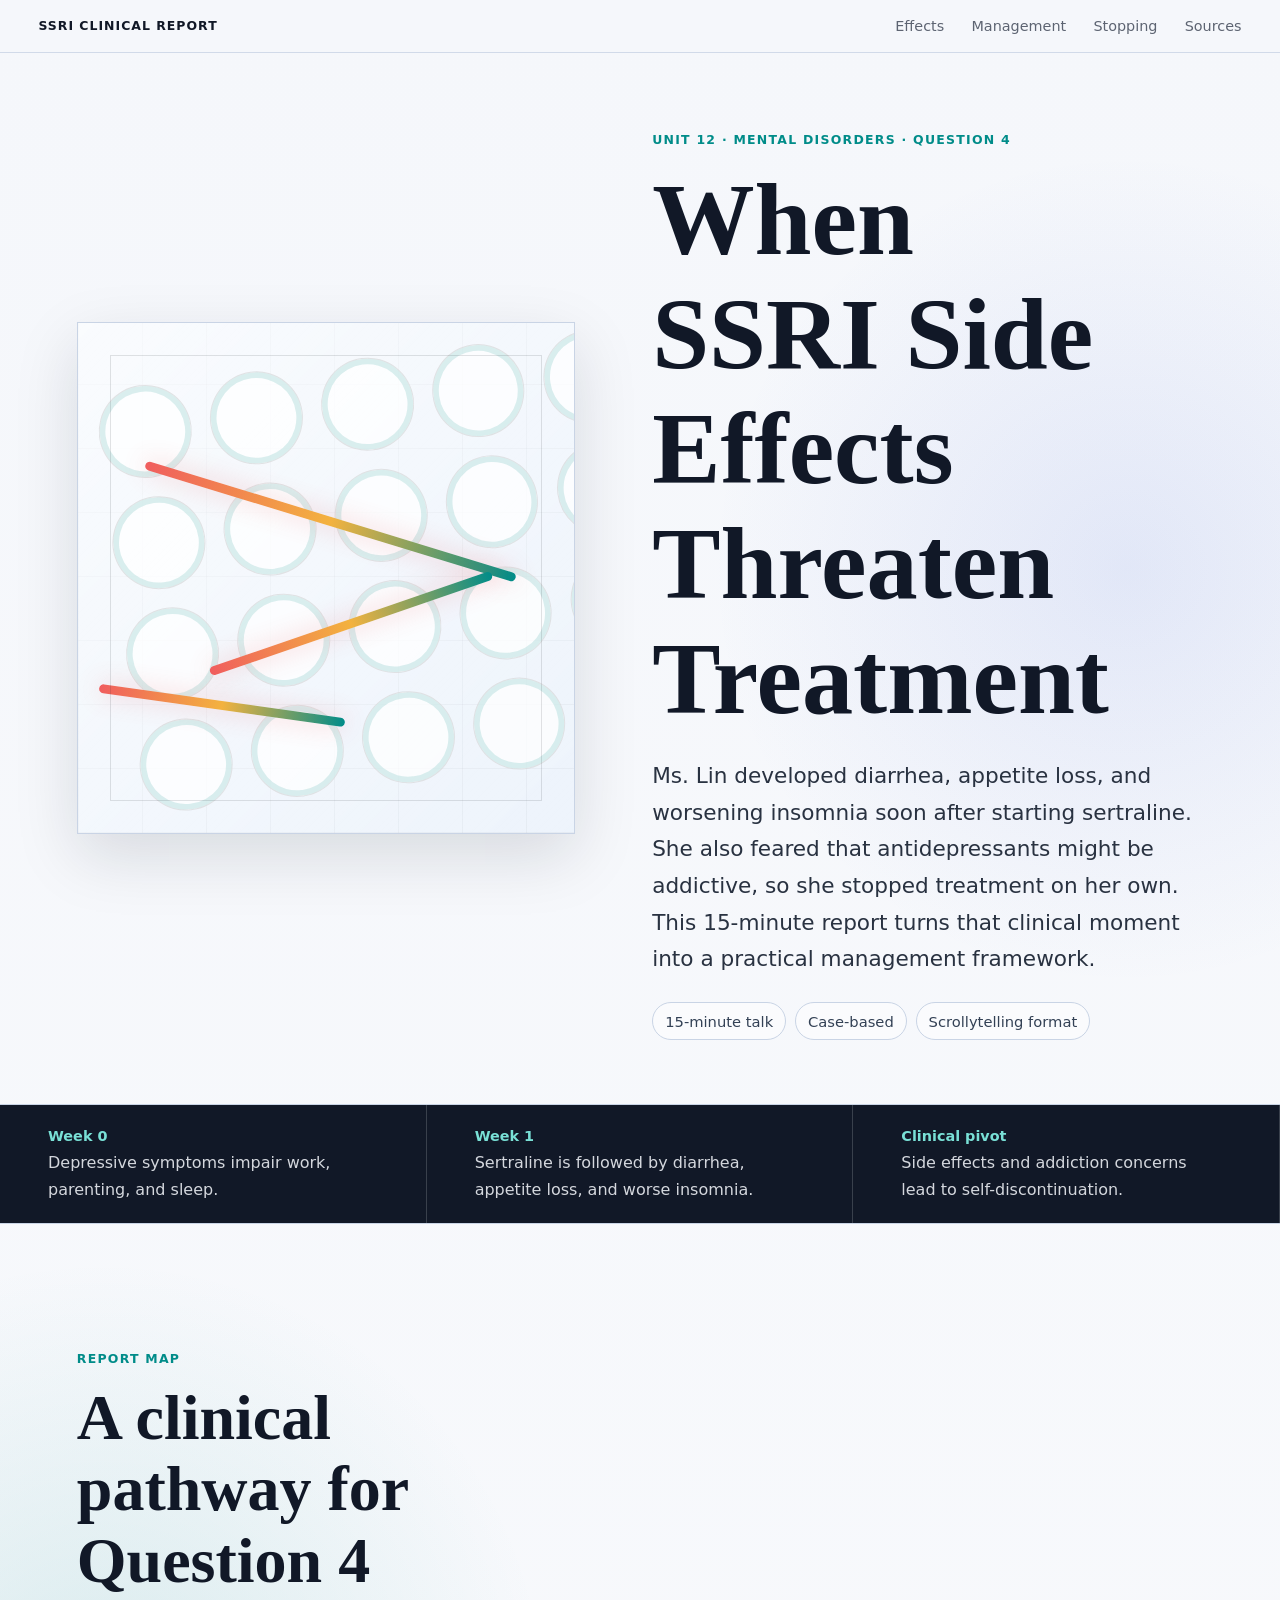
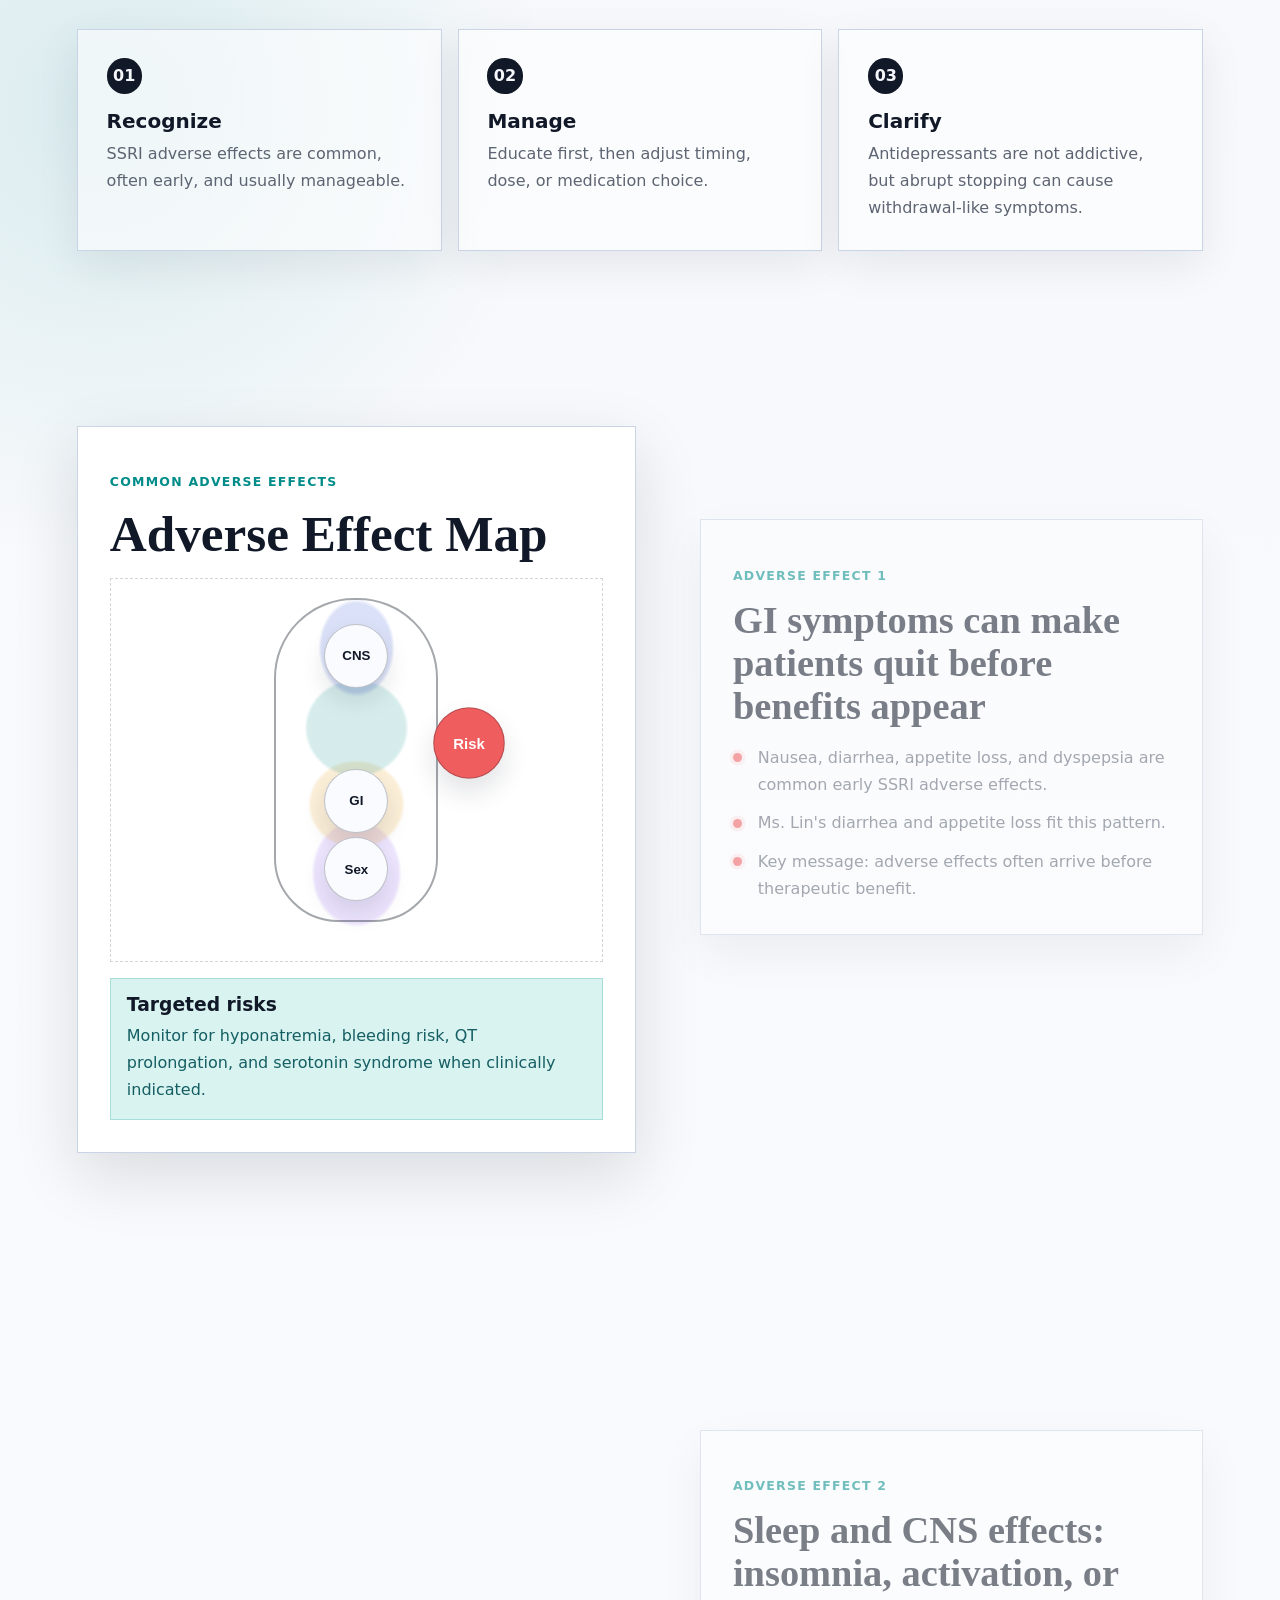
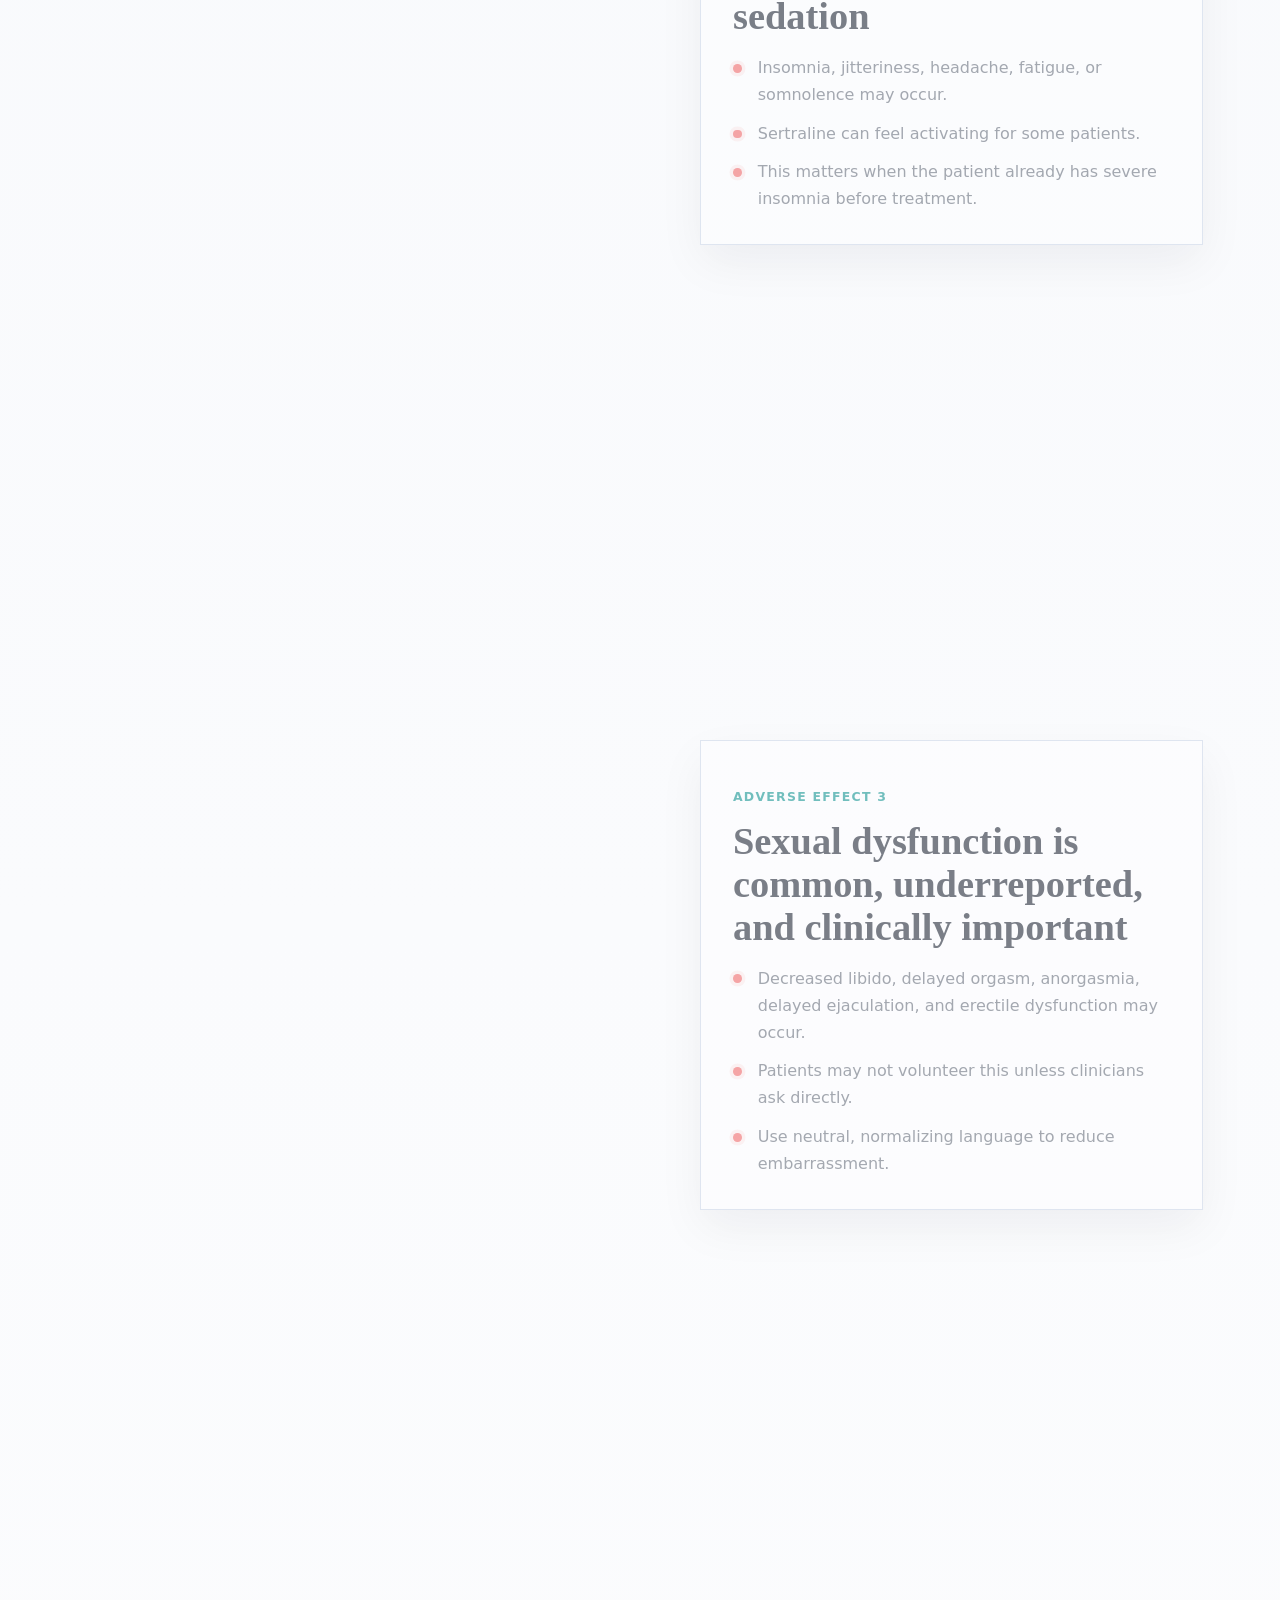
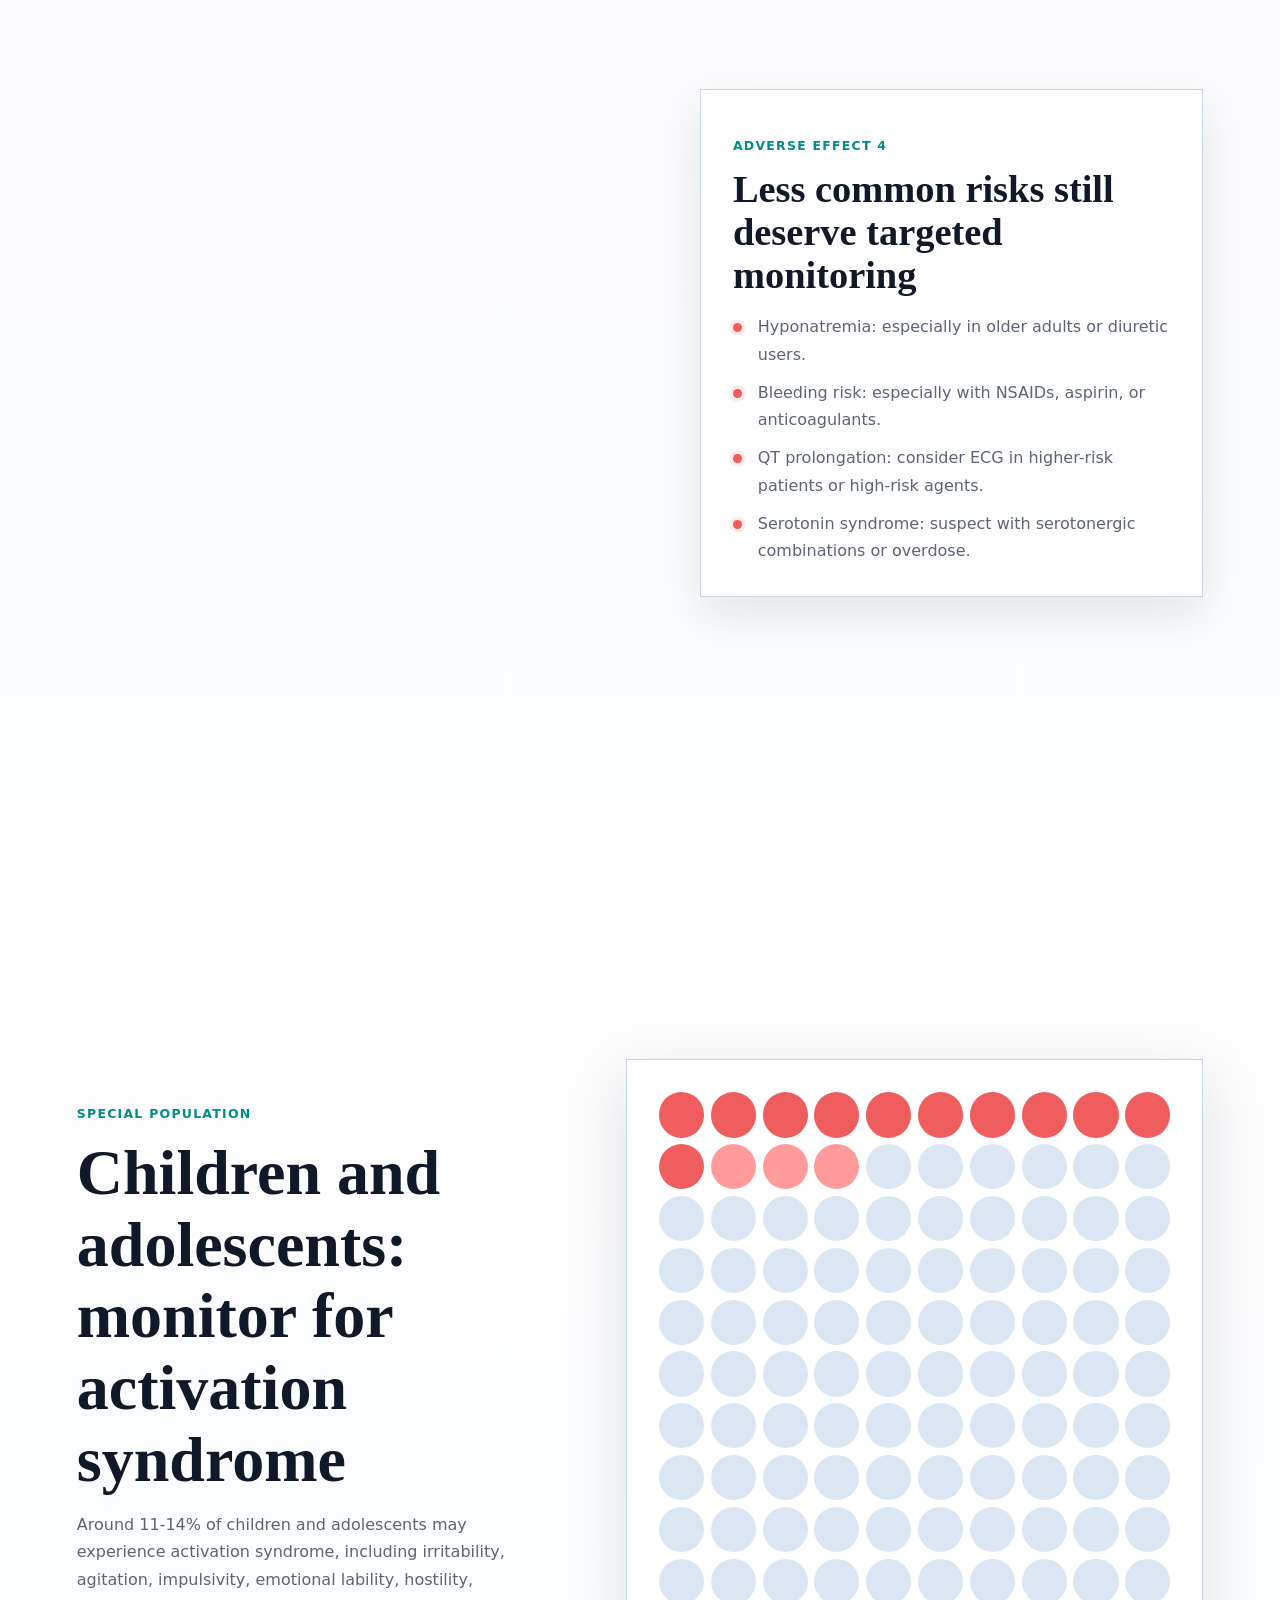
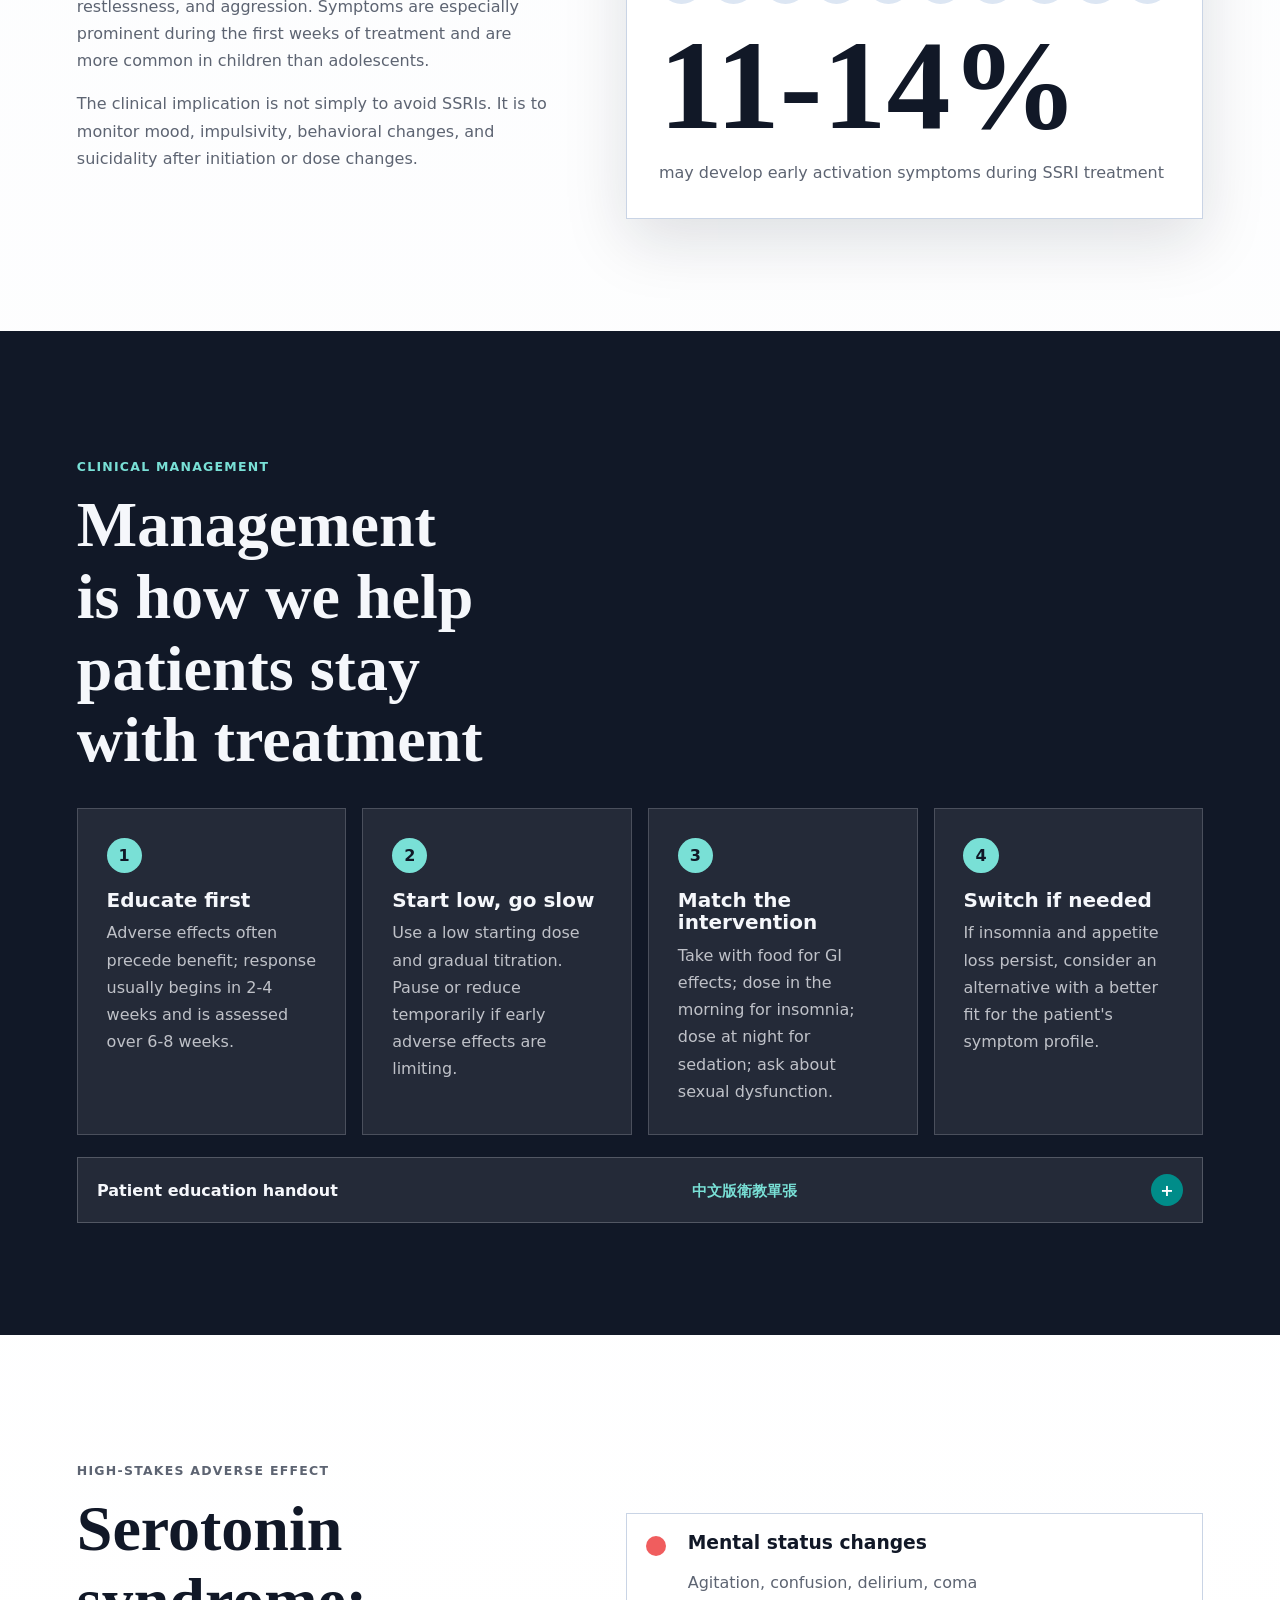
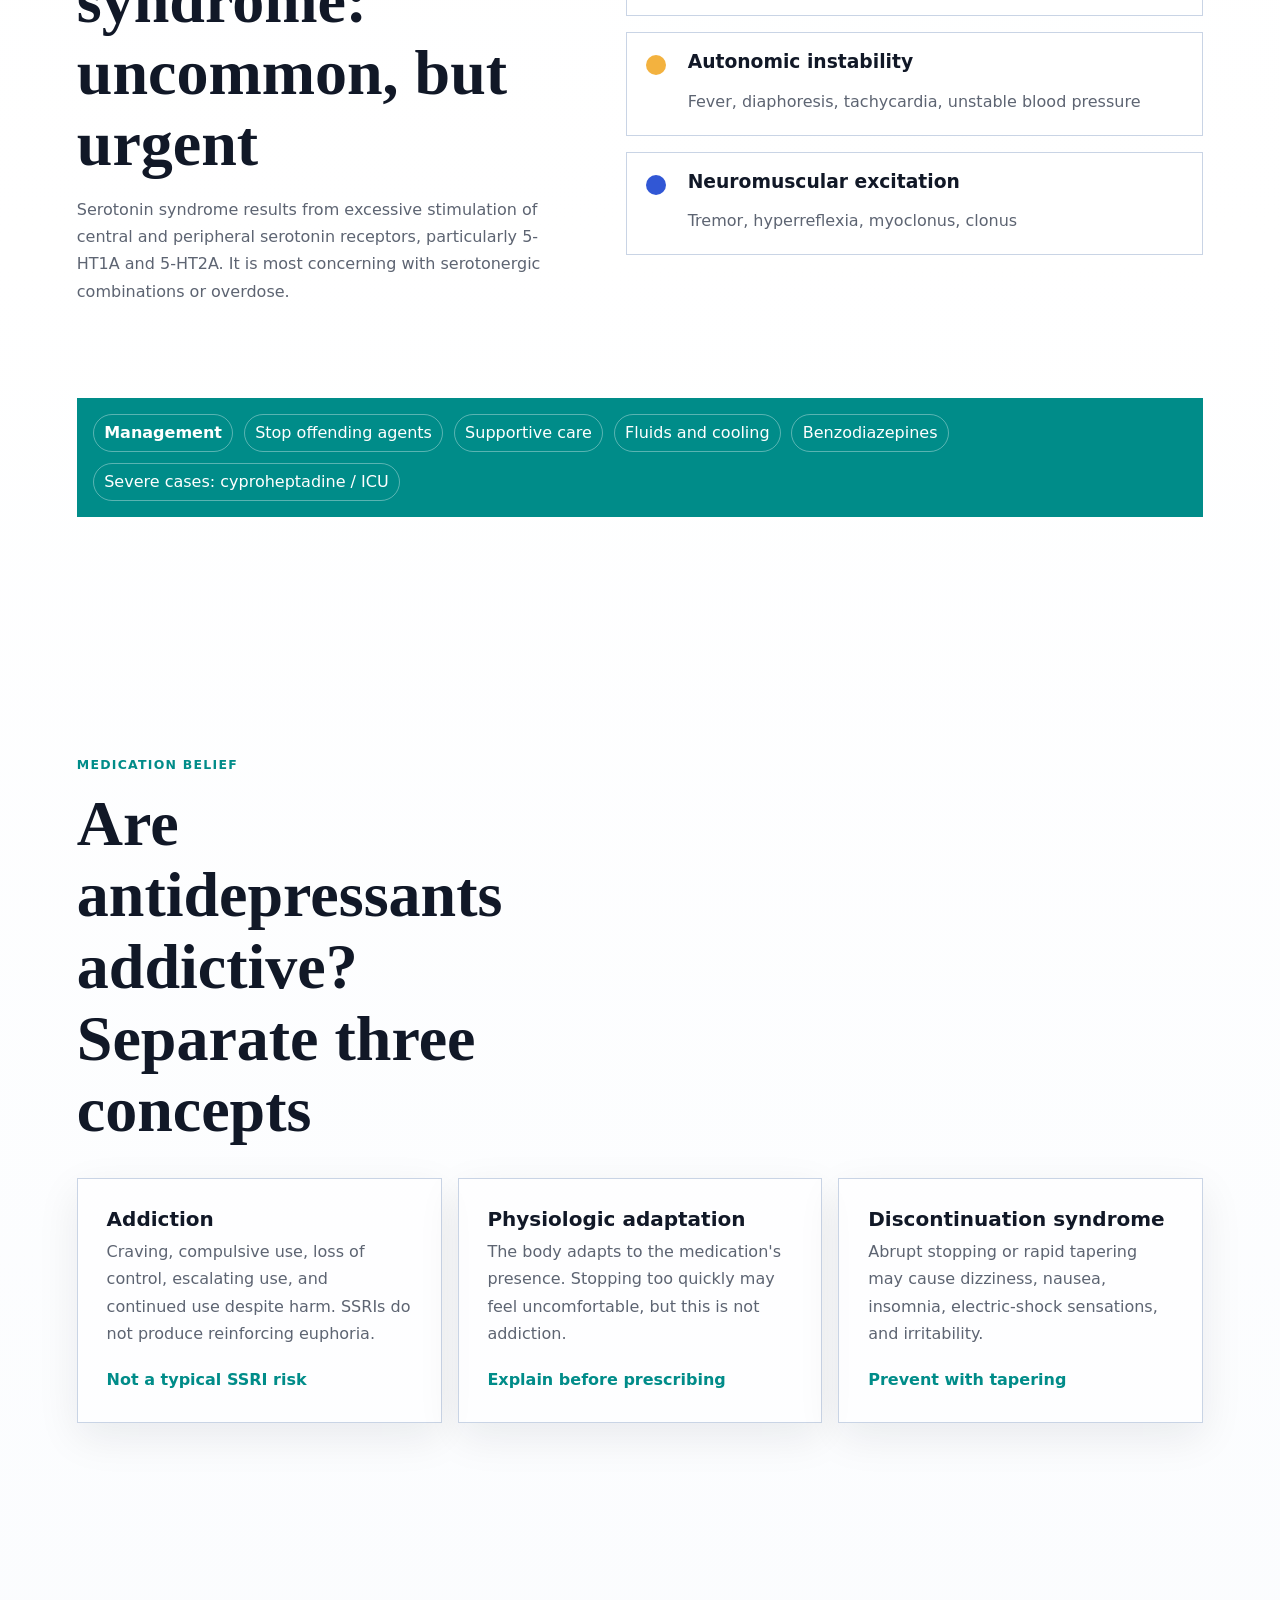
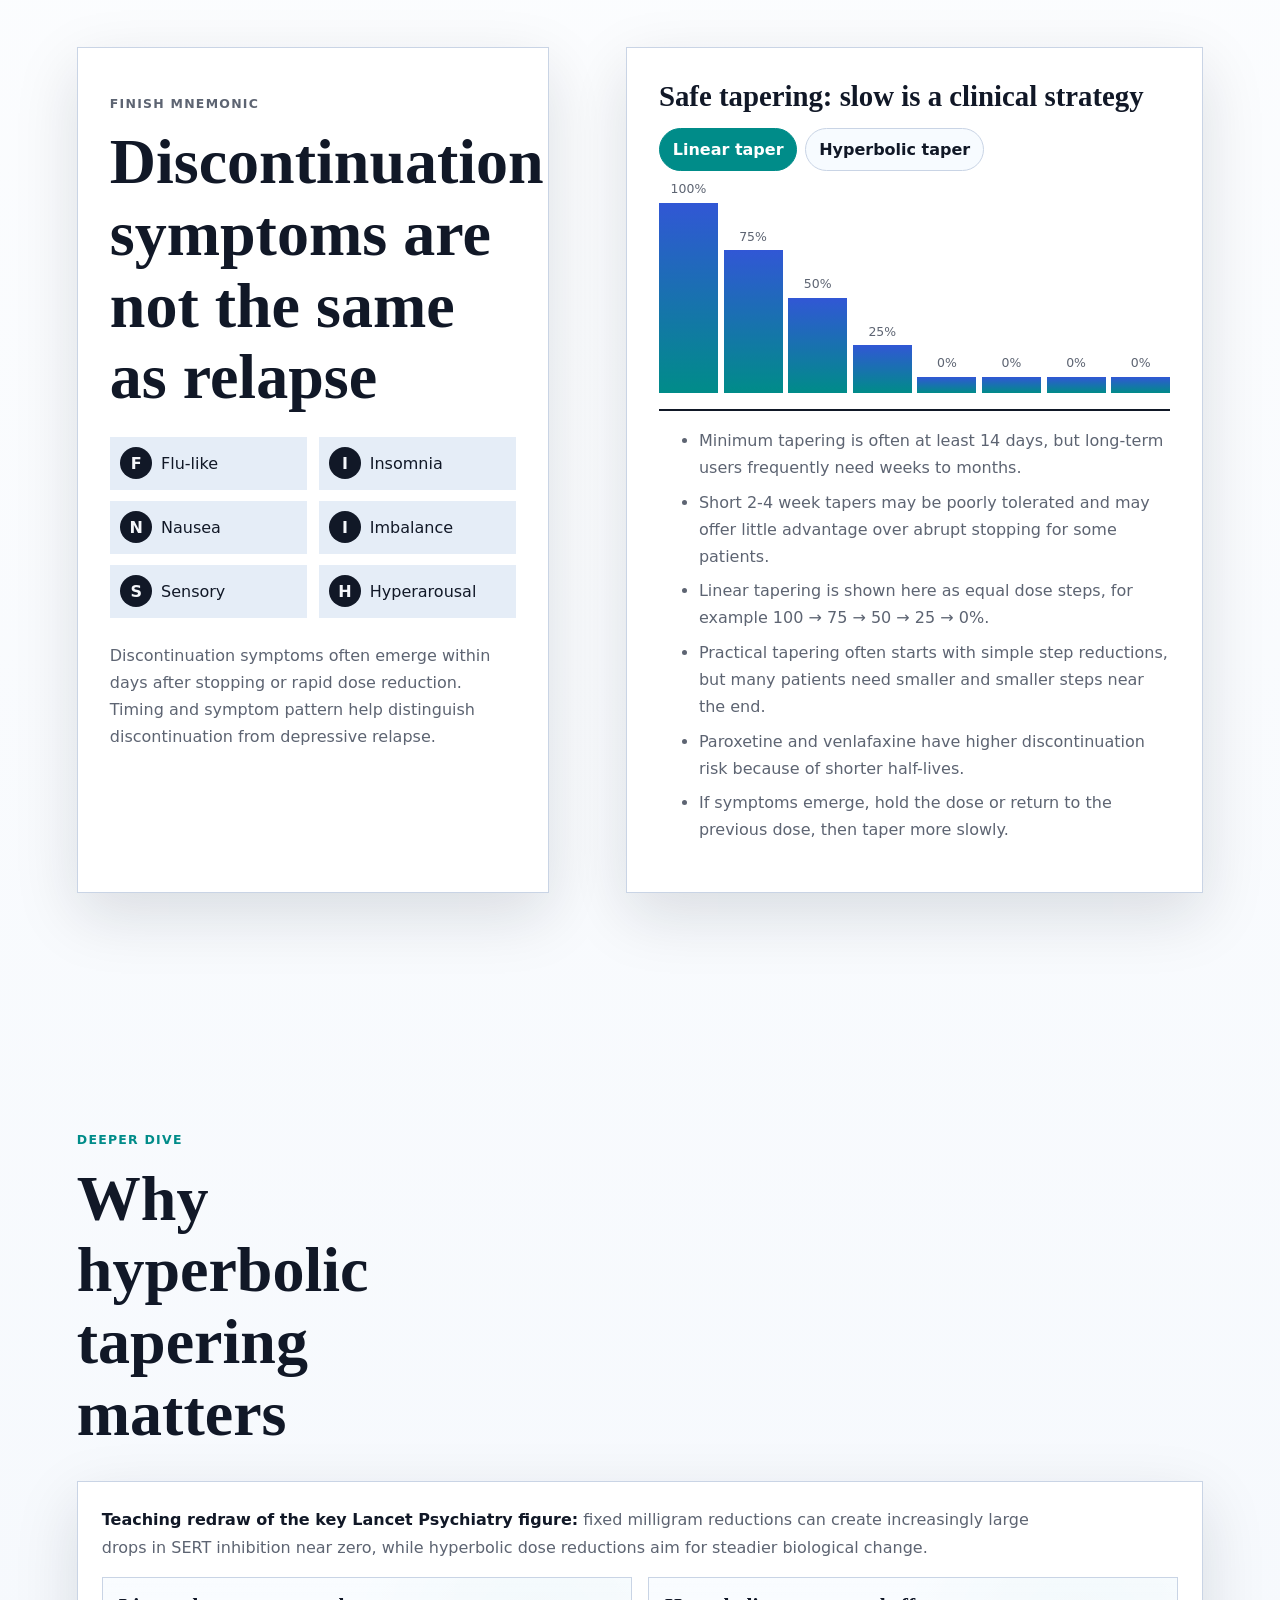
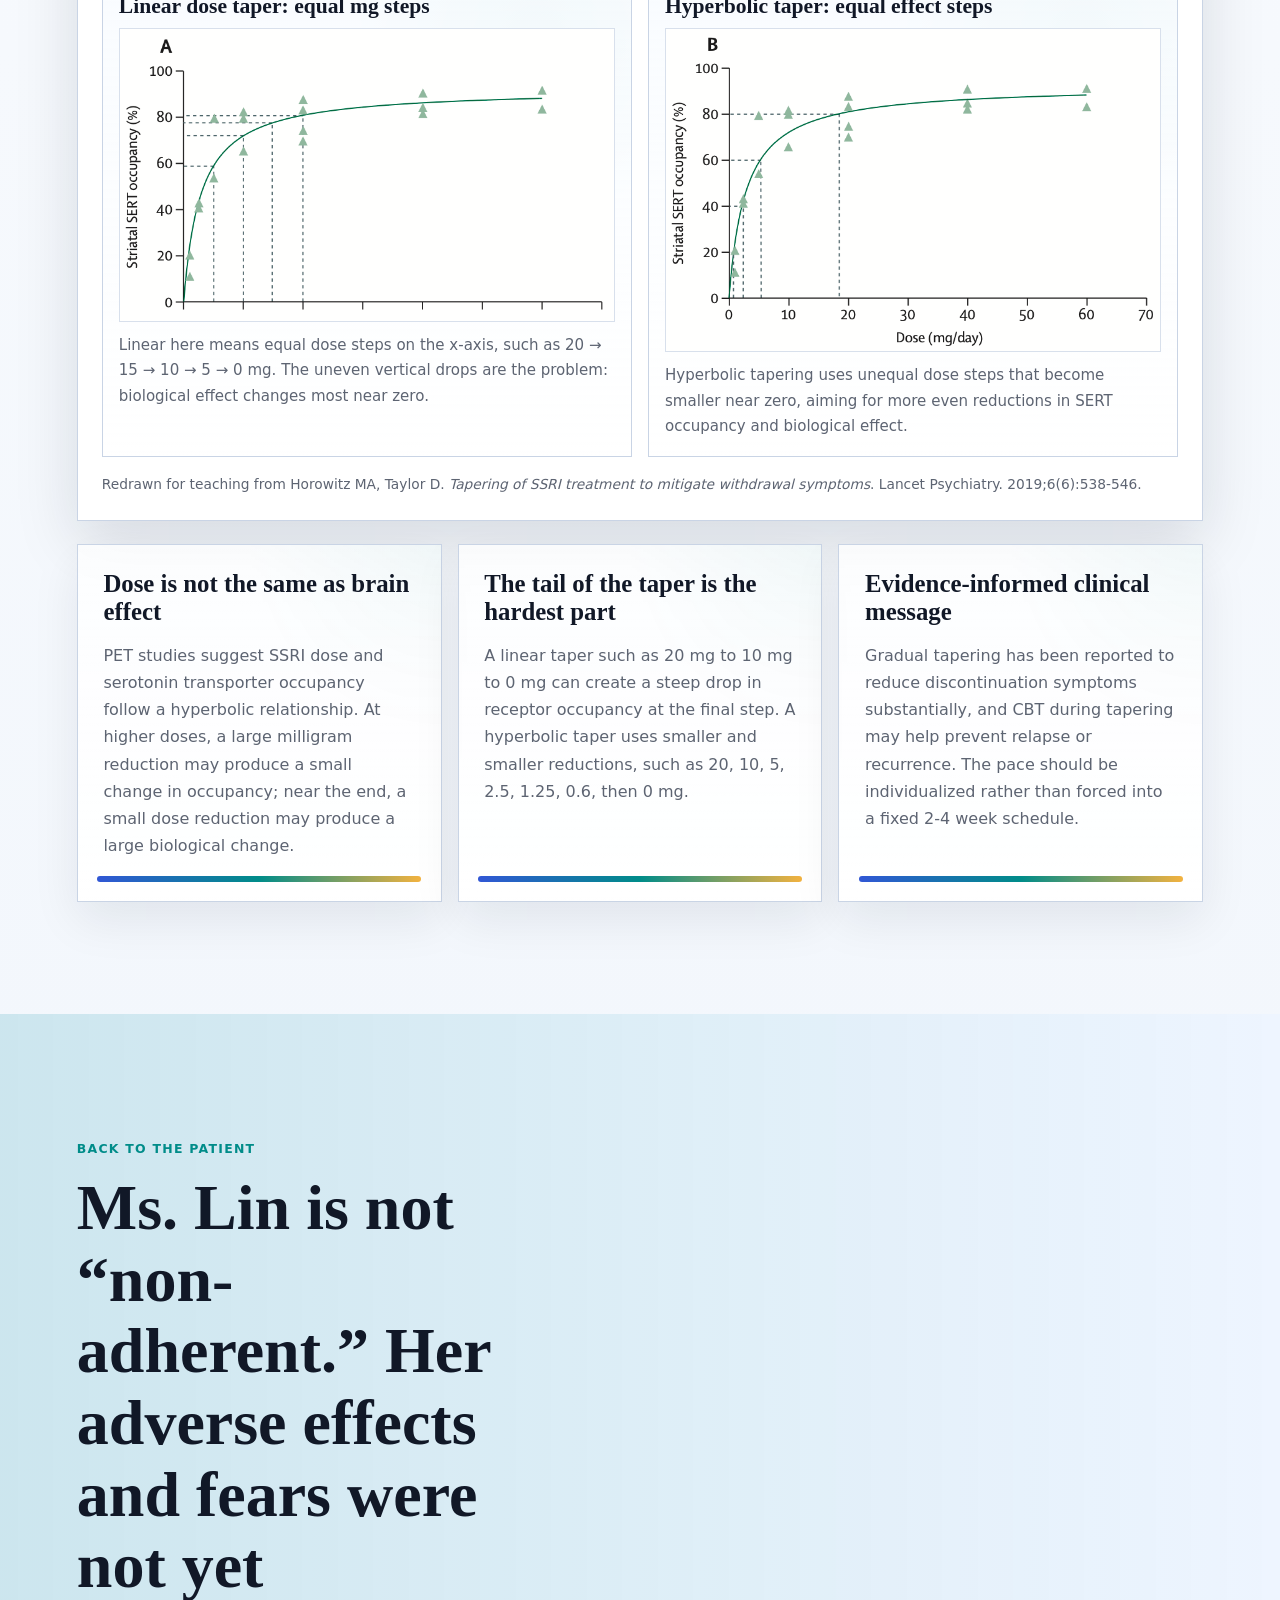
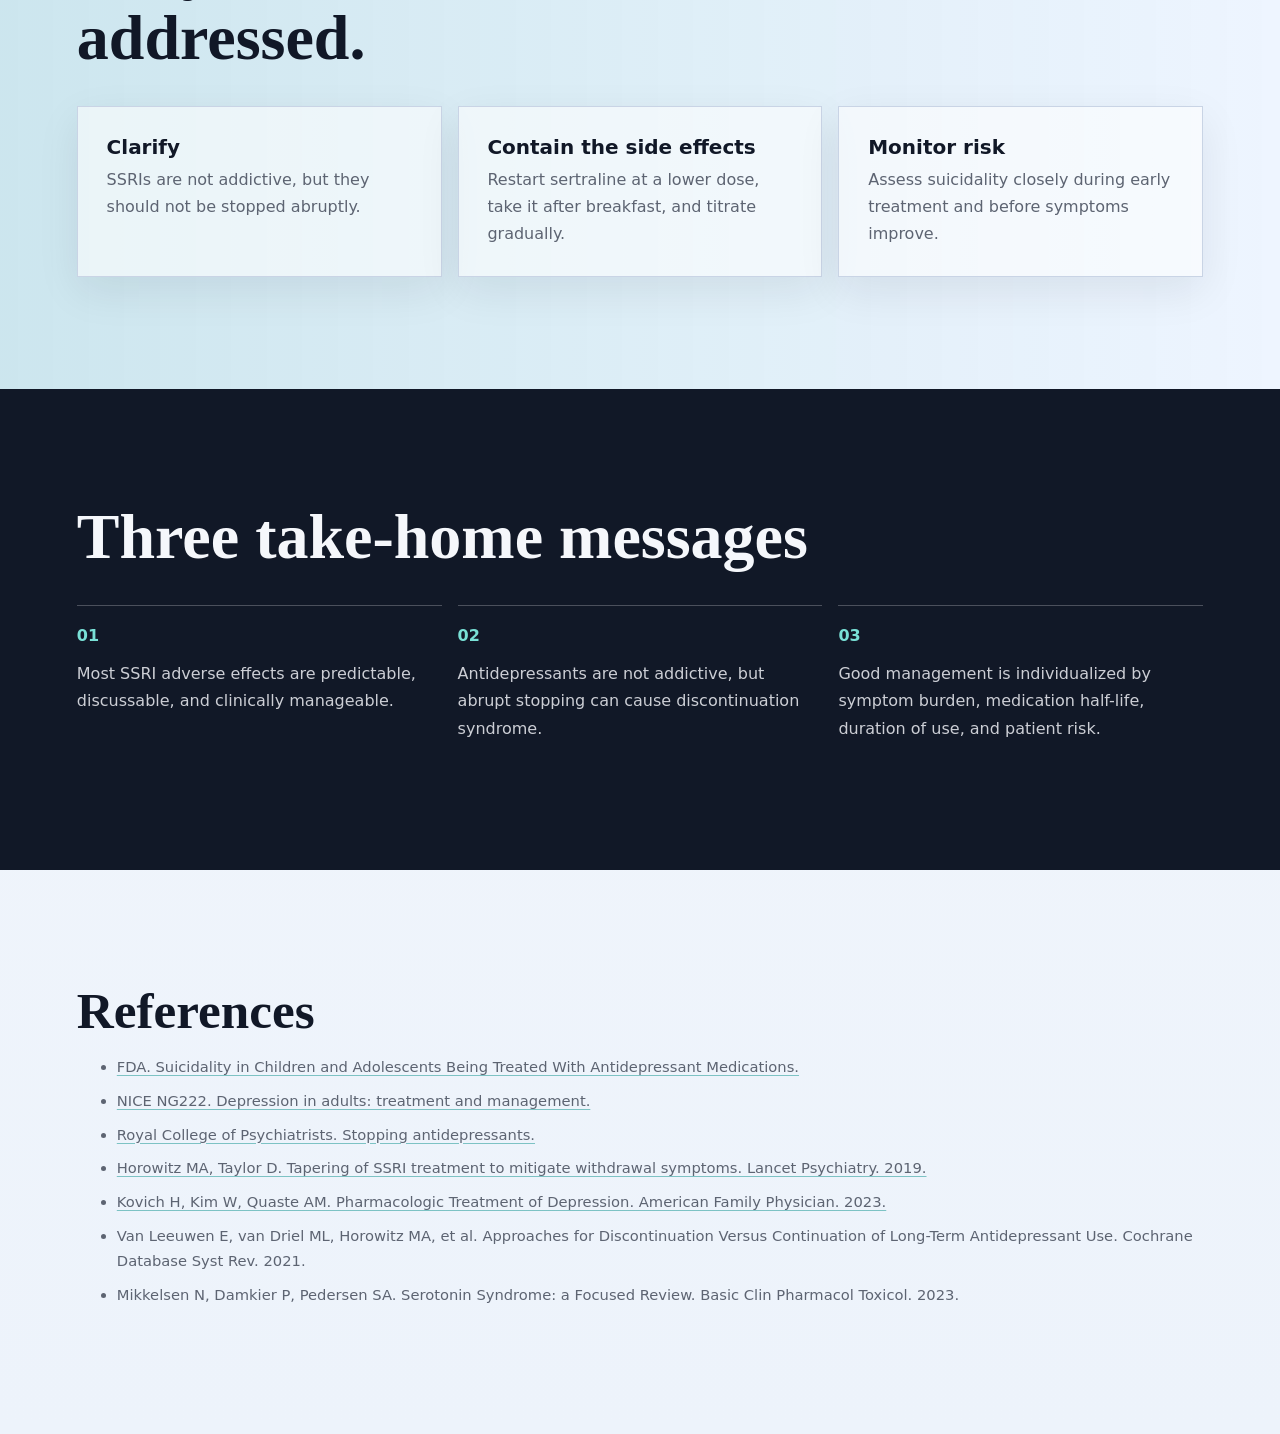
==== commit 8abe0e6d: "Clarify linear taper visualization" ====
--- a/index.html
+++ b/index.html
@@ -342,17 +342,18 @@
           <div class="taper-viz" aria-label="SSRI tapering diagram">
             <div style="--h: 100%"><span>100%</span></div>
             <div style="--h: 75%"><span>75%</span></div>
-            <div style="--h: 56%"><span>56%</span></div>
-            <div style="--h: 42%"><span>42%</span></div>
-            <div style="--h: 32%"><span>32%</span></div>
-            <div style="--h: 24%"><span>24%</span></div>
-            <div style="--h: 18%"><span>18%</span></div>
-            <div style="--h: 12%"><span>12%</span></div>
+            <div style="--h: 50%"><span>50%</span></div>
+            <div style="--h: 25%"><span>25%</span></div>
+            <div style="--h: 0%"><span>0%</span></div>
+            <div style="--h: 0%"><span>0%</span></div>
+            <div style="--h: 0%"><span>0%</span></div>
+            <div style="--h: 0%"><span>0%</span></div>
           </div>
           <ul>
             <li>Minimum tapering is often at least 14 days, but long-term users frequently need weeks to months.</li>
             <li>Short 2-4 week tapers may be poorly tolerated and may offer little advantage over abrupt stopping for some patients.</li>
-            <li>Practical options include reducing by about 25% every 4 weeks, or 12.5% every 2 weeks, then slowing near the end.</li>
+            <li>Linear tapering is shown here as equal dose steps, for example 100 → 75 → 50 → 25 → 0%.</li>
+            <li>Practical tapering often starts with simple step reductions, but many patients need smaller and smaller steps near the end.</li>
             <li>Paroxetine and venlafaxine have higher discontinuation risk because of shorter half-lives.</li>
             <li>If symptoms emerge, hold the dose or return to the previous dose, then taper more slowly.</li>
           </ul>
@@ -370,20 +371,20 @@
           </figcaption>
           <div class="figure-panels" aria-label="Redrawn comparison of linear and hyperbolic SSRI tapering">
             <div class="figure-panel">
-              <h3>Linear dose taper</h3>
+              <h3>Linear dose taper: equal mg steps</h3>
               <img
                 src="lancet-linear-taper.png"
                 alt="Redrawn figure showing striatal SERT occupancy rising steeply at low doses and flattening at higher doses, illustrating linear taper points."
               >
-              <p>Example from the paper: fixed 5 mg citalopram reductions can shift from small SERT inhibition changes early to a very large final change from 5 mg to 0 mg.</p>
+              <p>Linear here means equal dose steps on the x-axis, such as 20 → 15 → 10 → 5 → 0 mg. The uneven vertical drops are the problem: biological effect changes most near zero.</p>
             </div>
             <div class="figure-panel">
-              <h3>Hyperbolic taper</h3>
+              <h3>Hyperbolic taper: equal effect steps</h3>
               <img
                 src="lancet-hyperbolic-taper.png"
                 alt="Redrawn figure showing hyperbolic dose reductions mapped to steadier changes in striatal SERT occupancy."
               >
-              <p>Hyperbolic tapering reduces the dose by smaller and smaller amounts, aiming for more even reductions in biological effect.</p>
+              <p>Hyperbolic tapering uses unequal dose steps that become smaller near zero, aiming for more even reductions in SERT occupancy and biological effect.</p>
             </div>
           </div>
           <p class="figure-source">
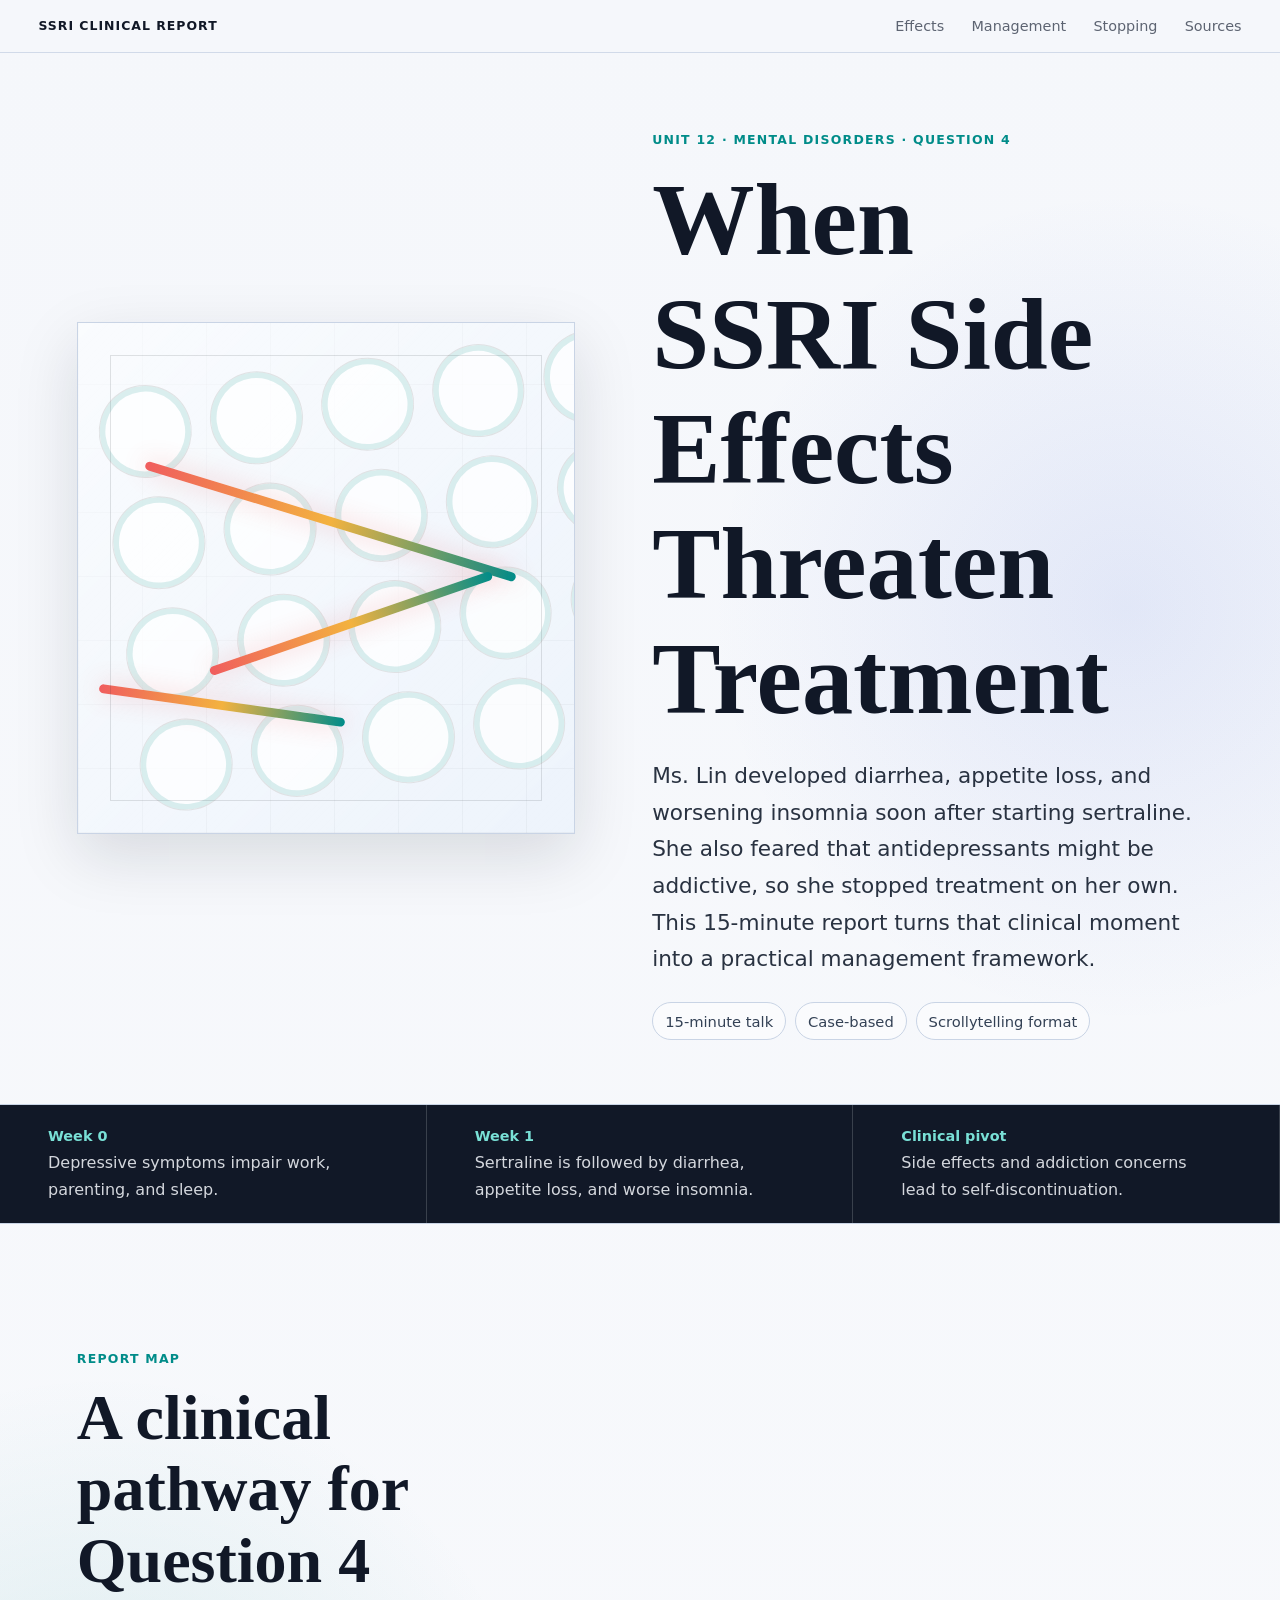
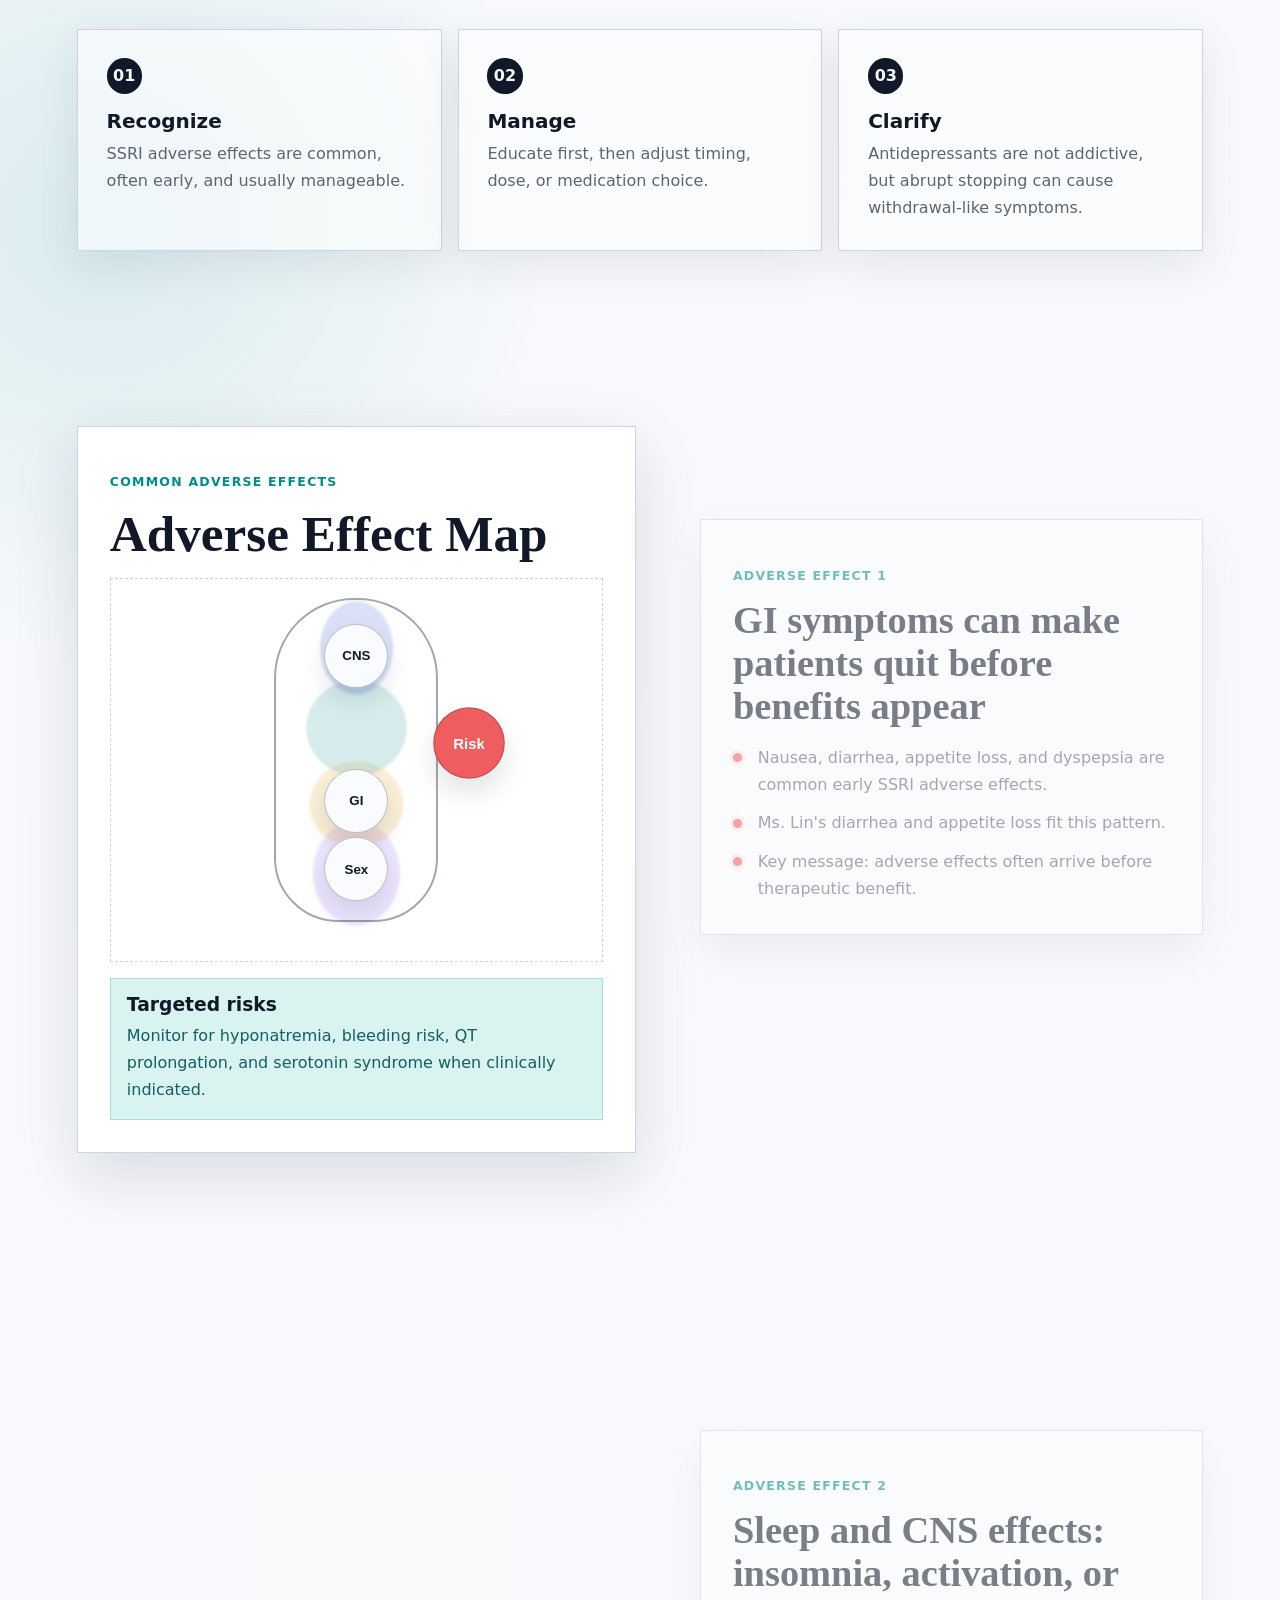
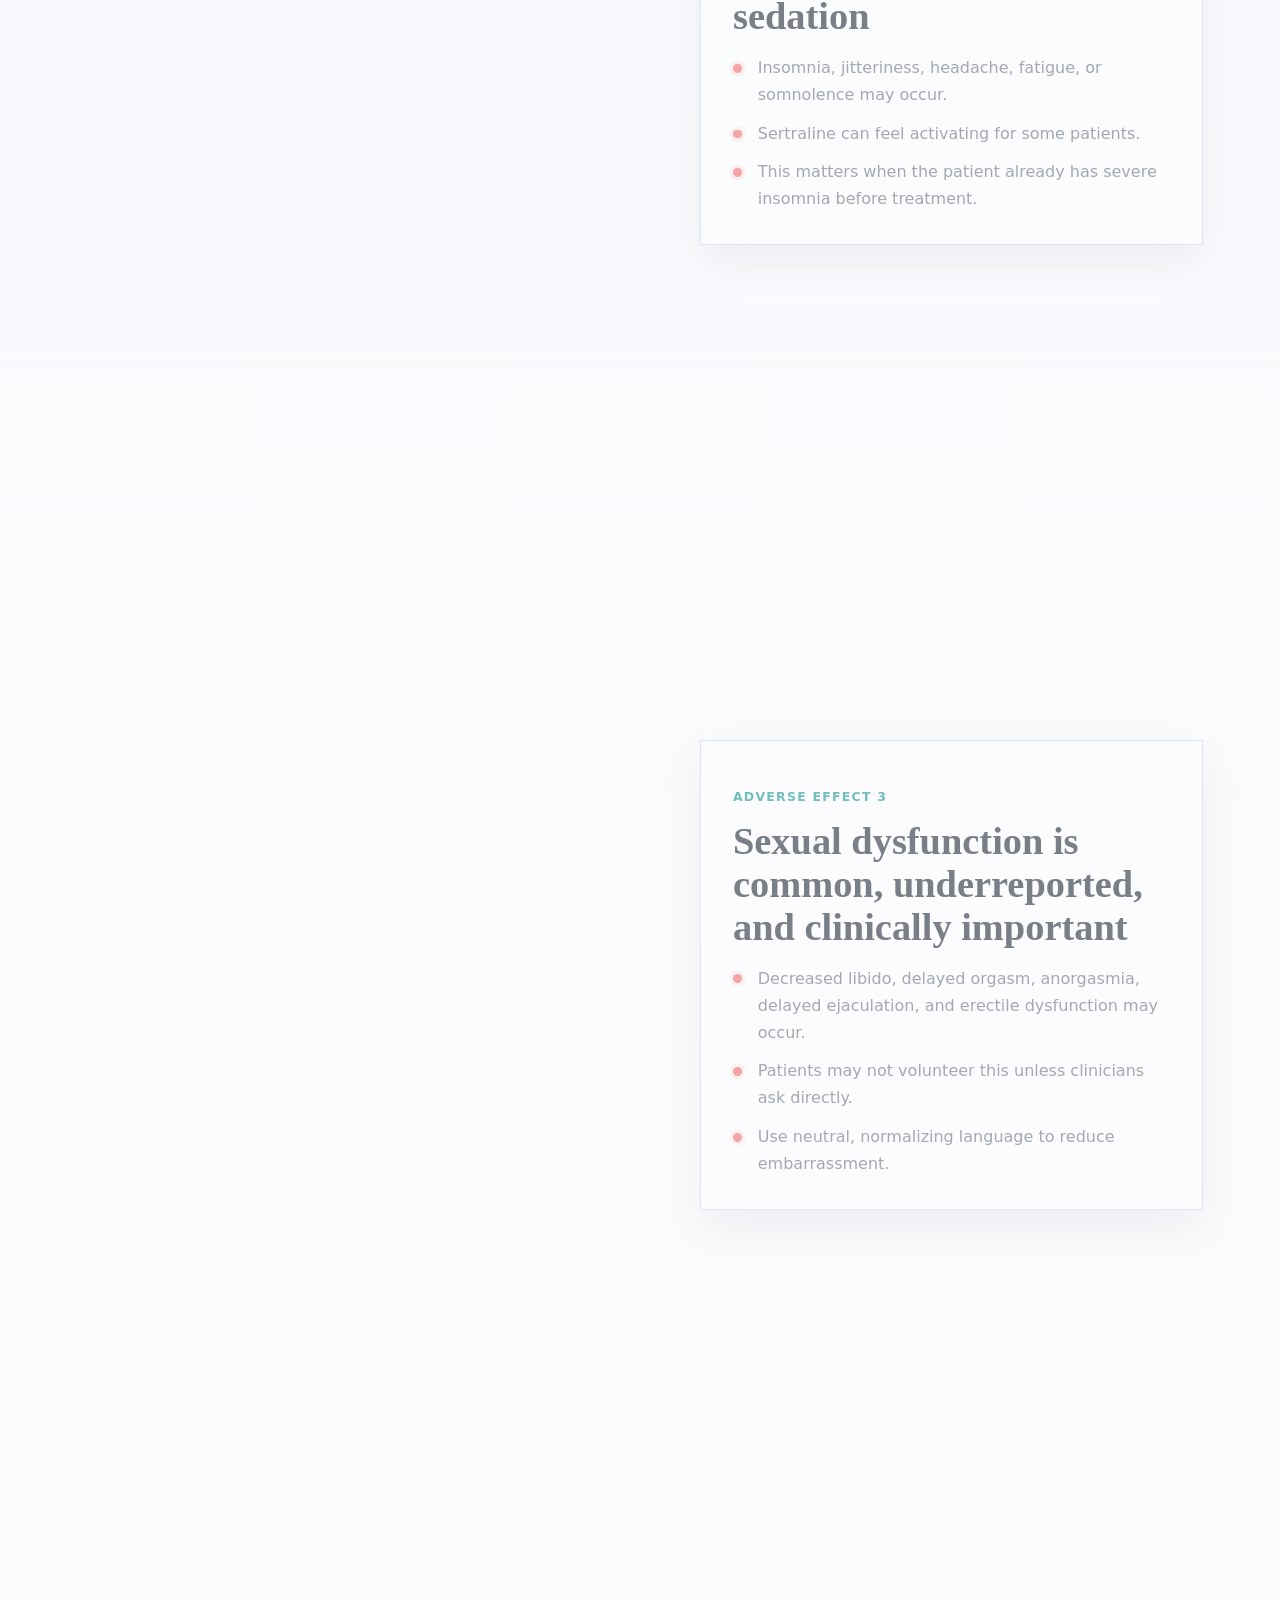
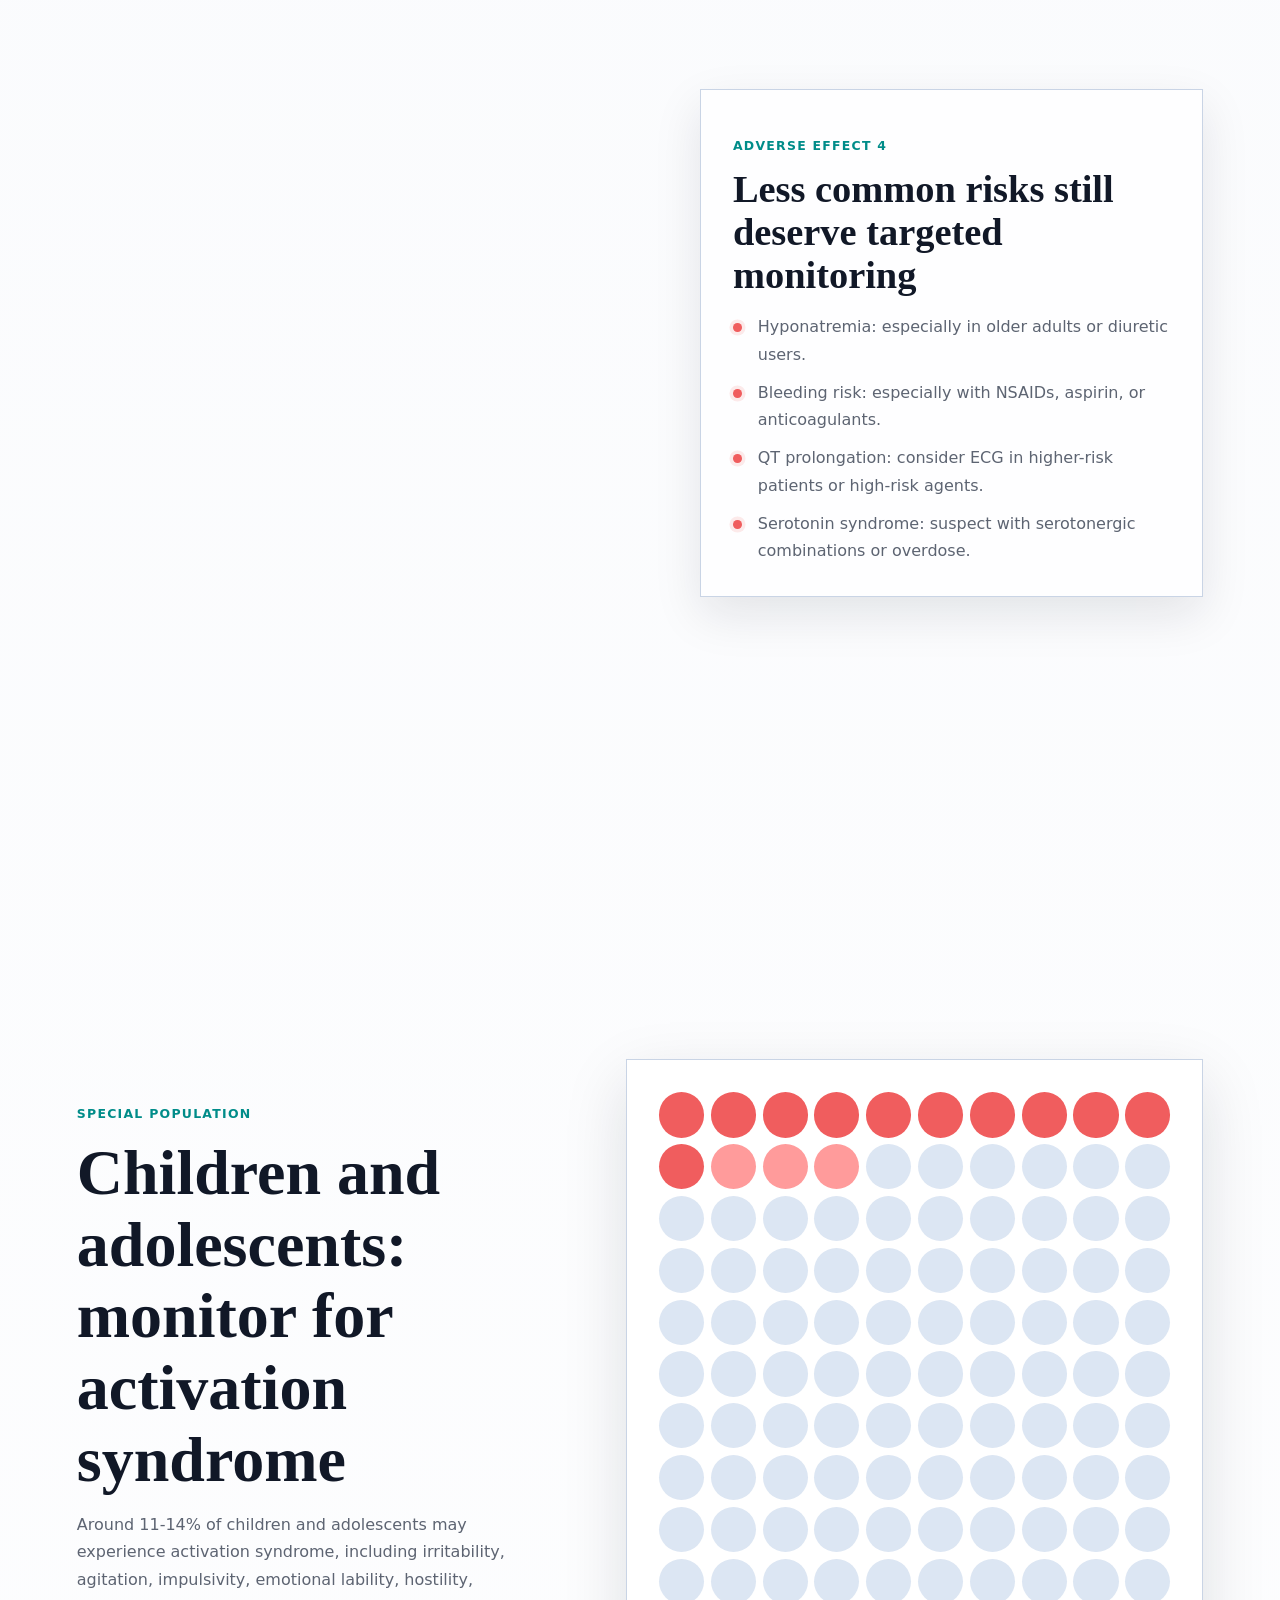
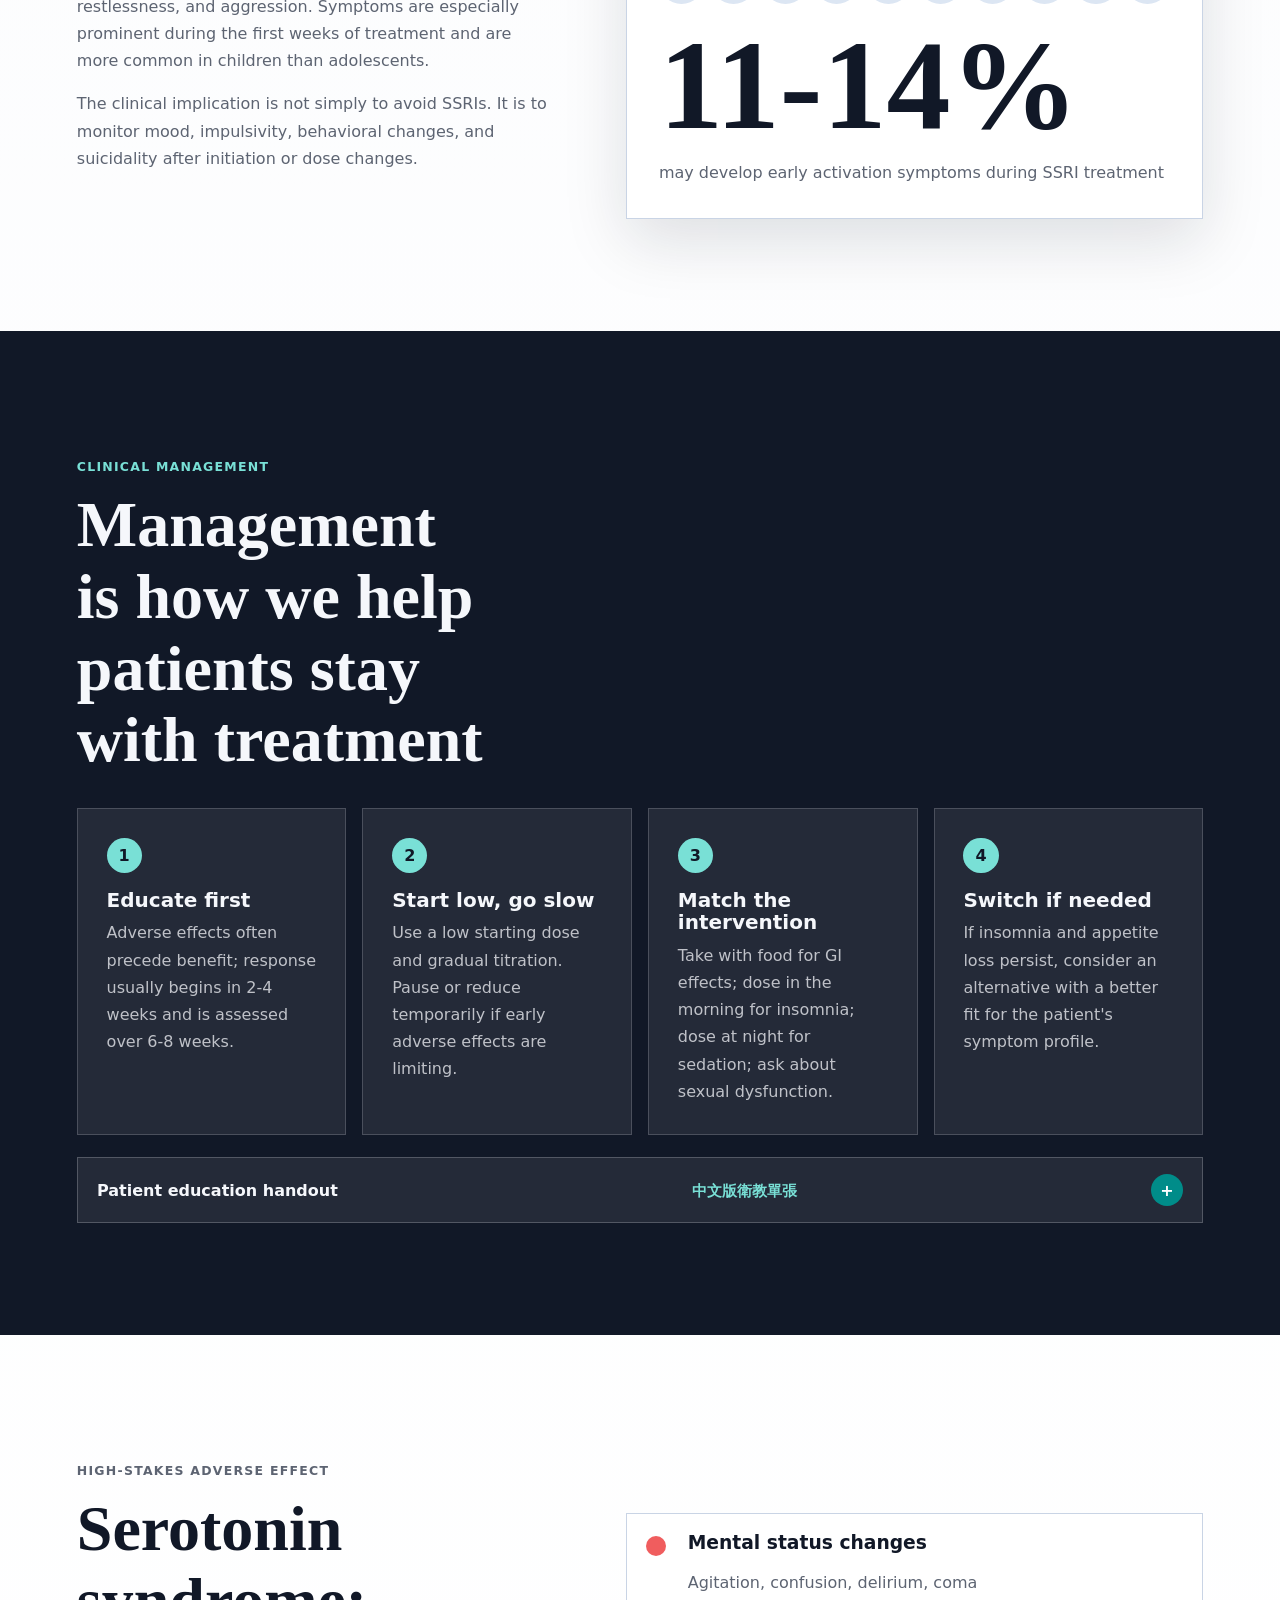
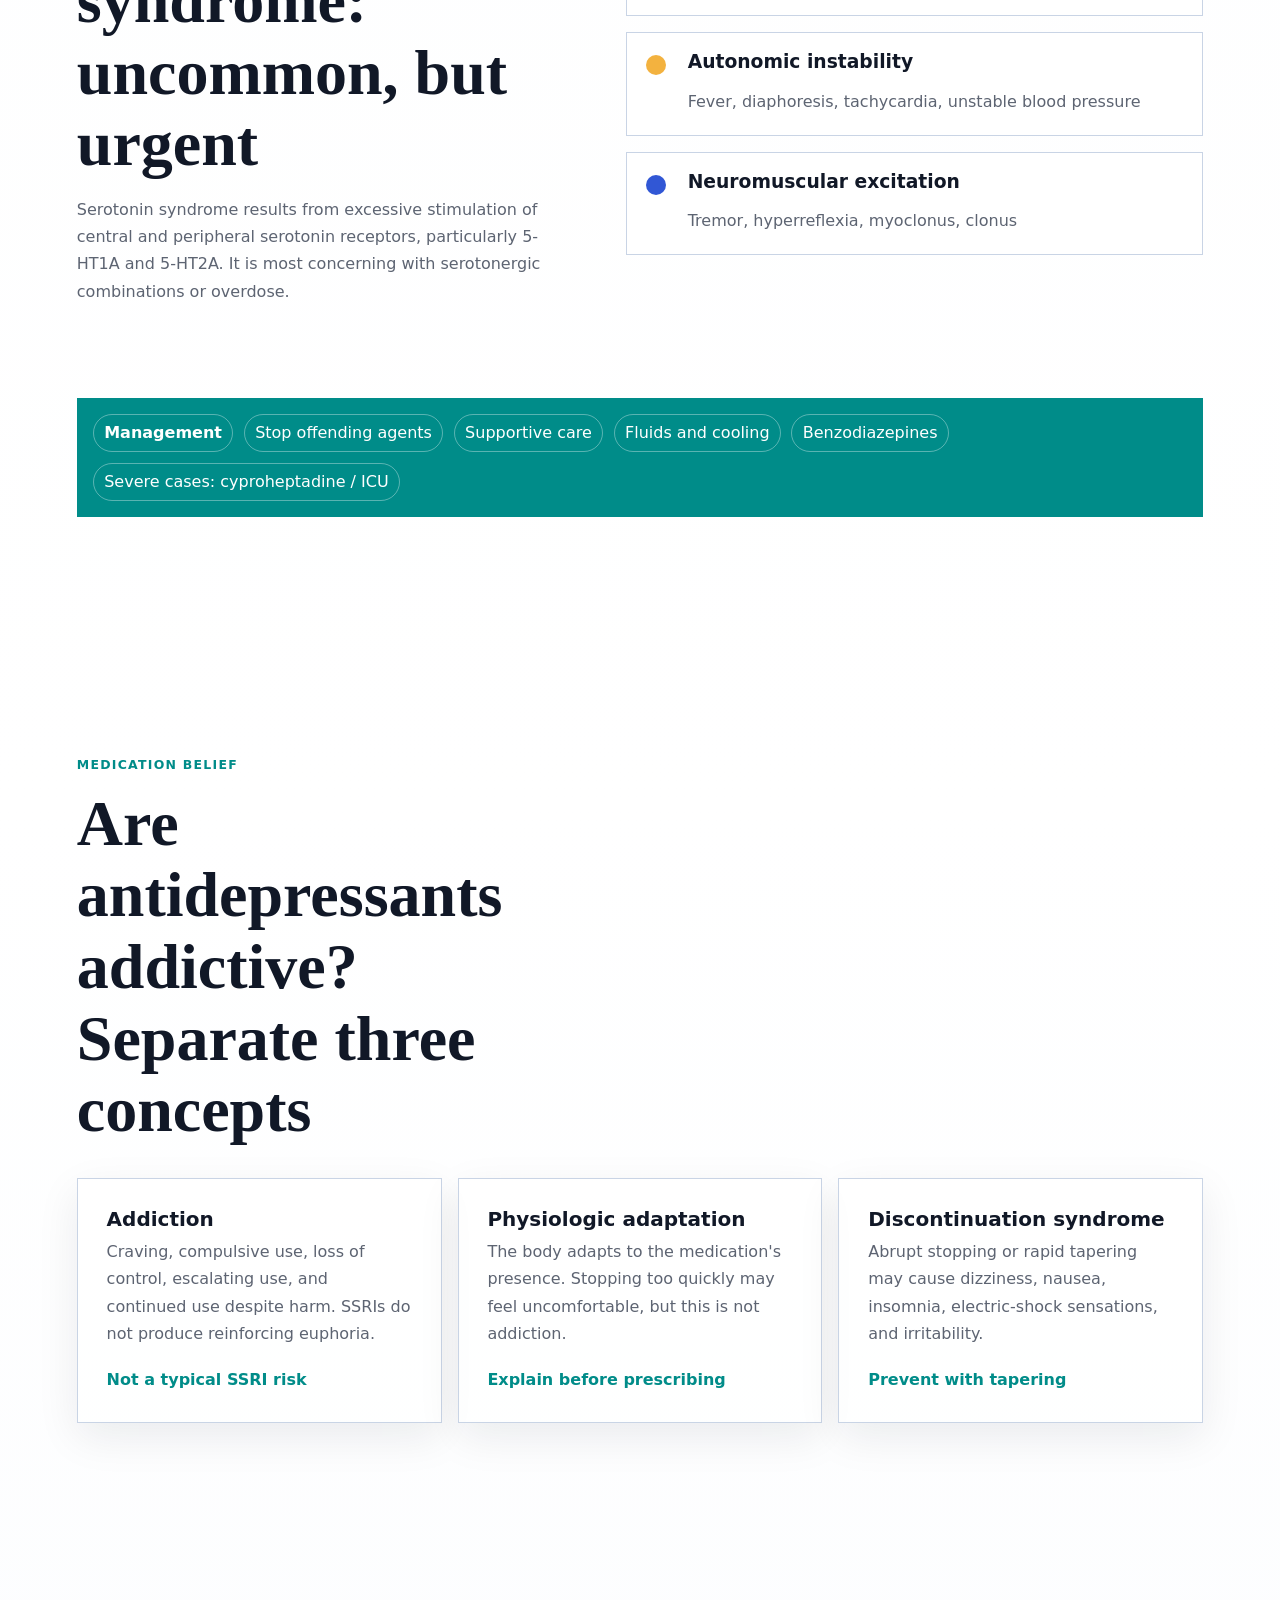
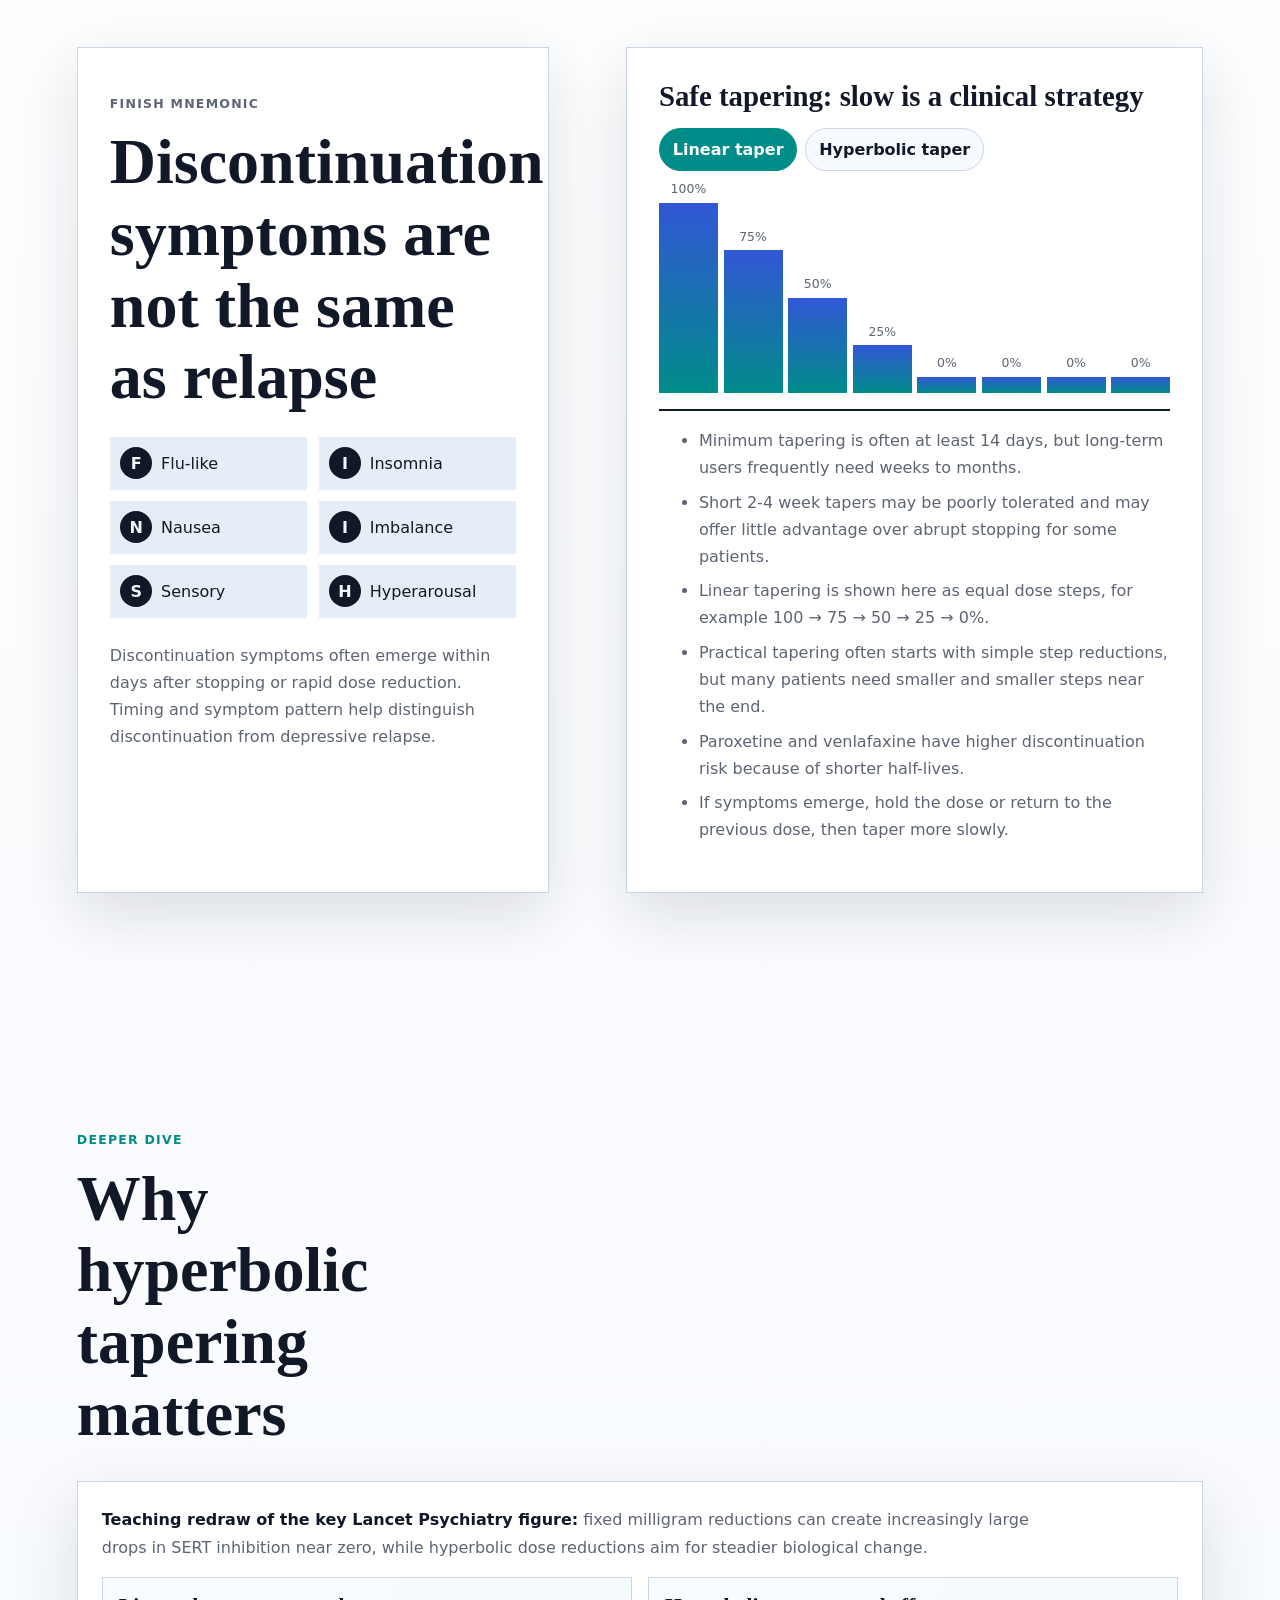
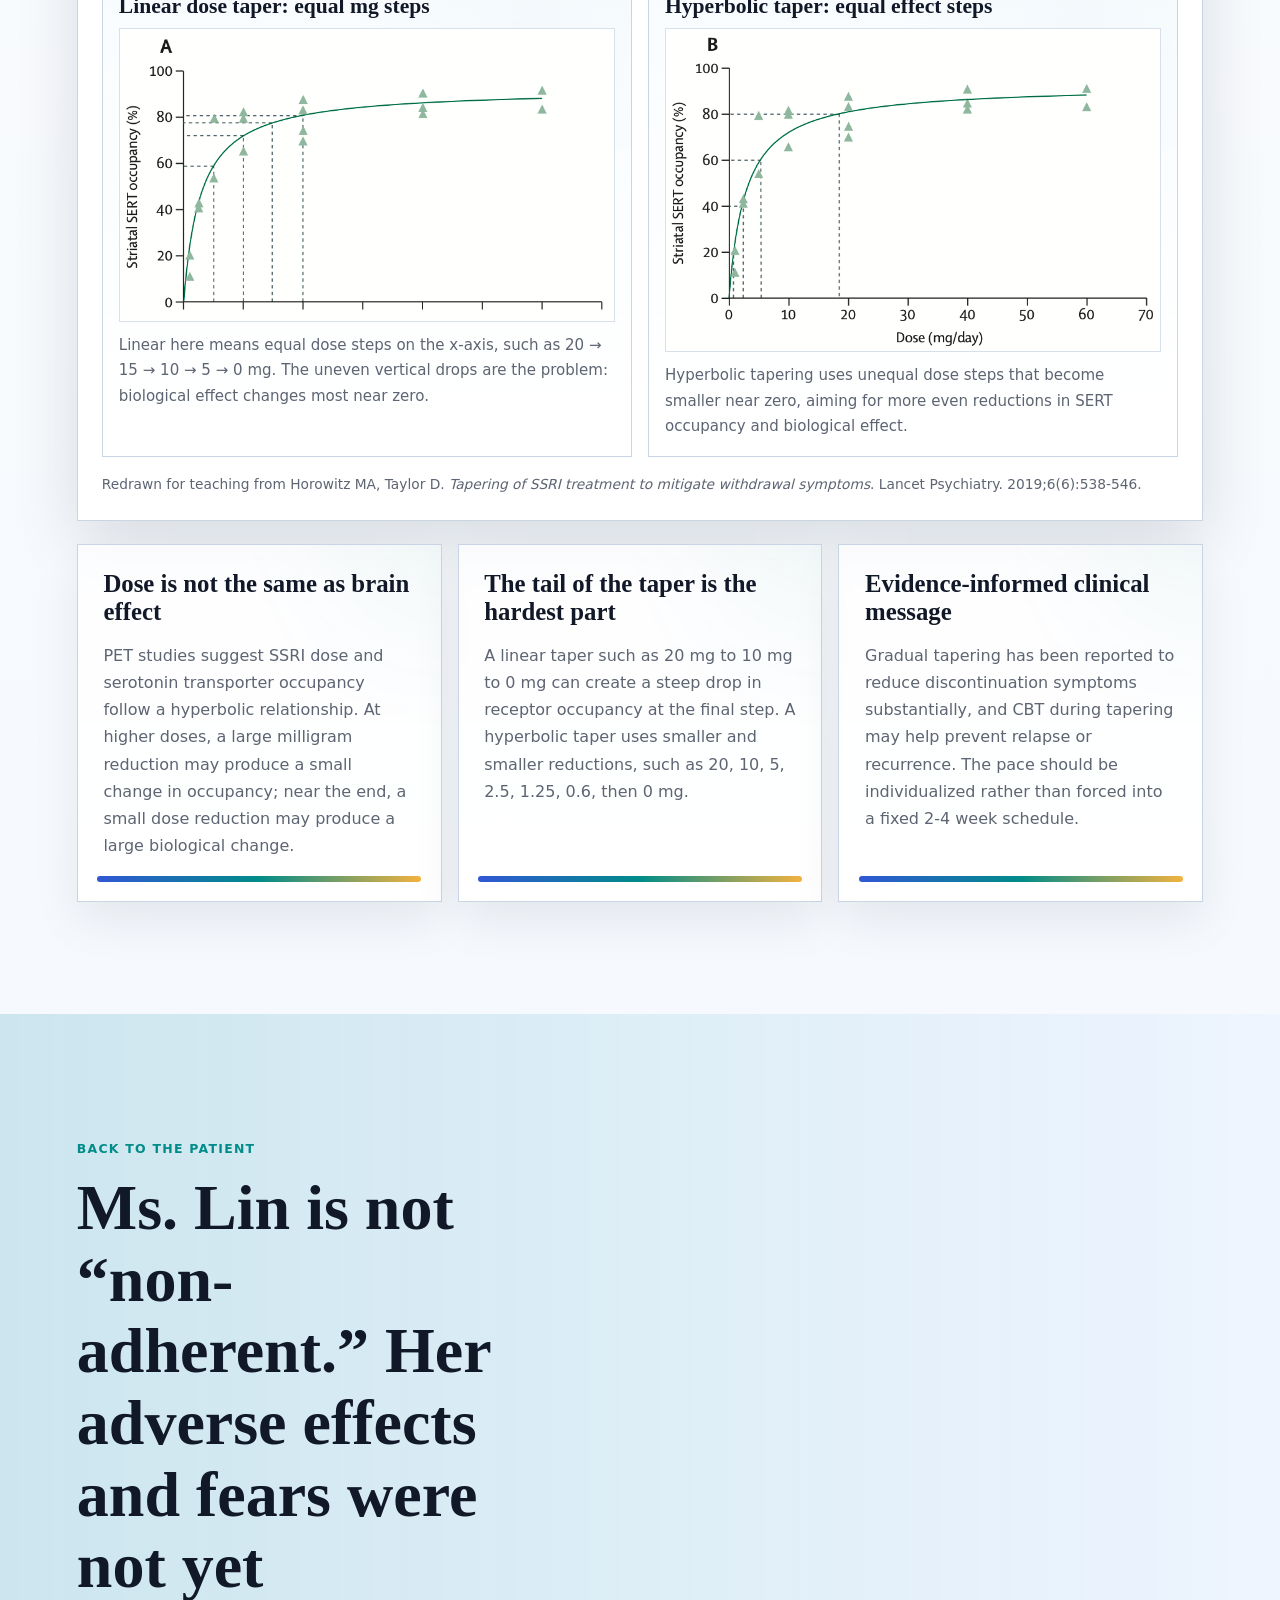
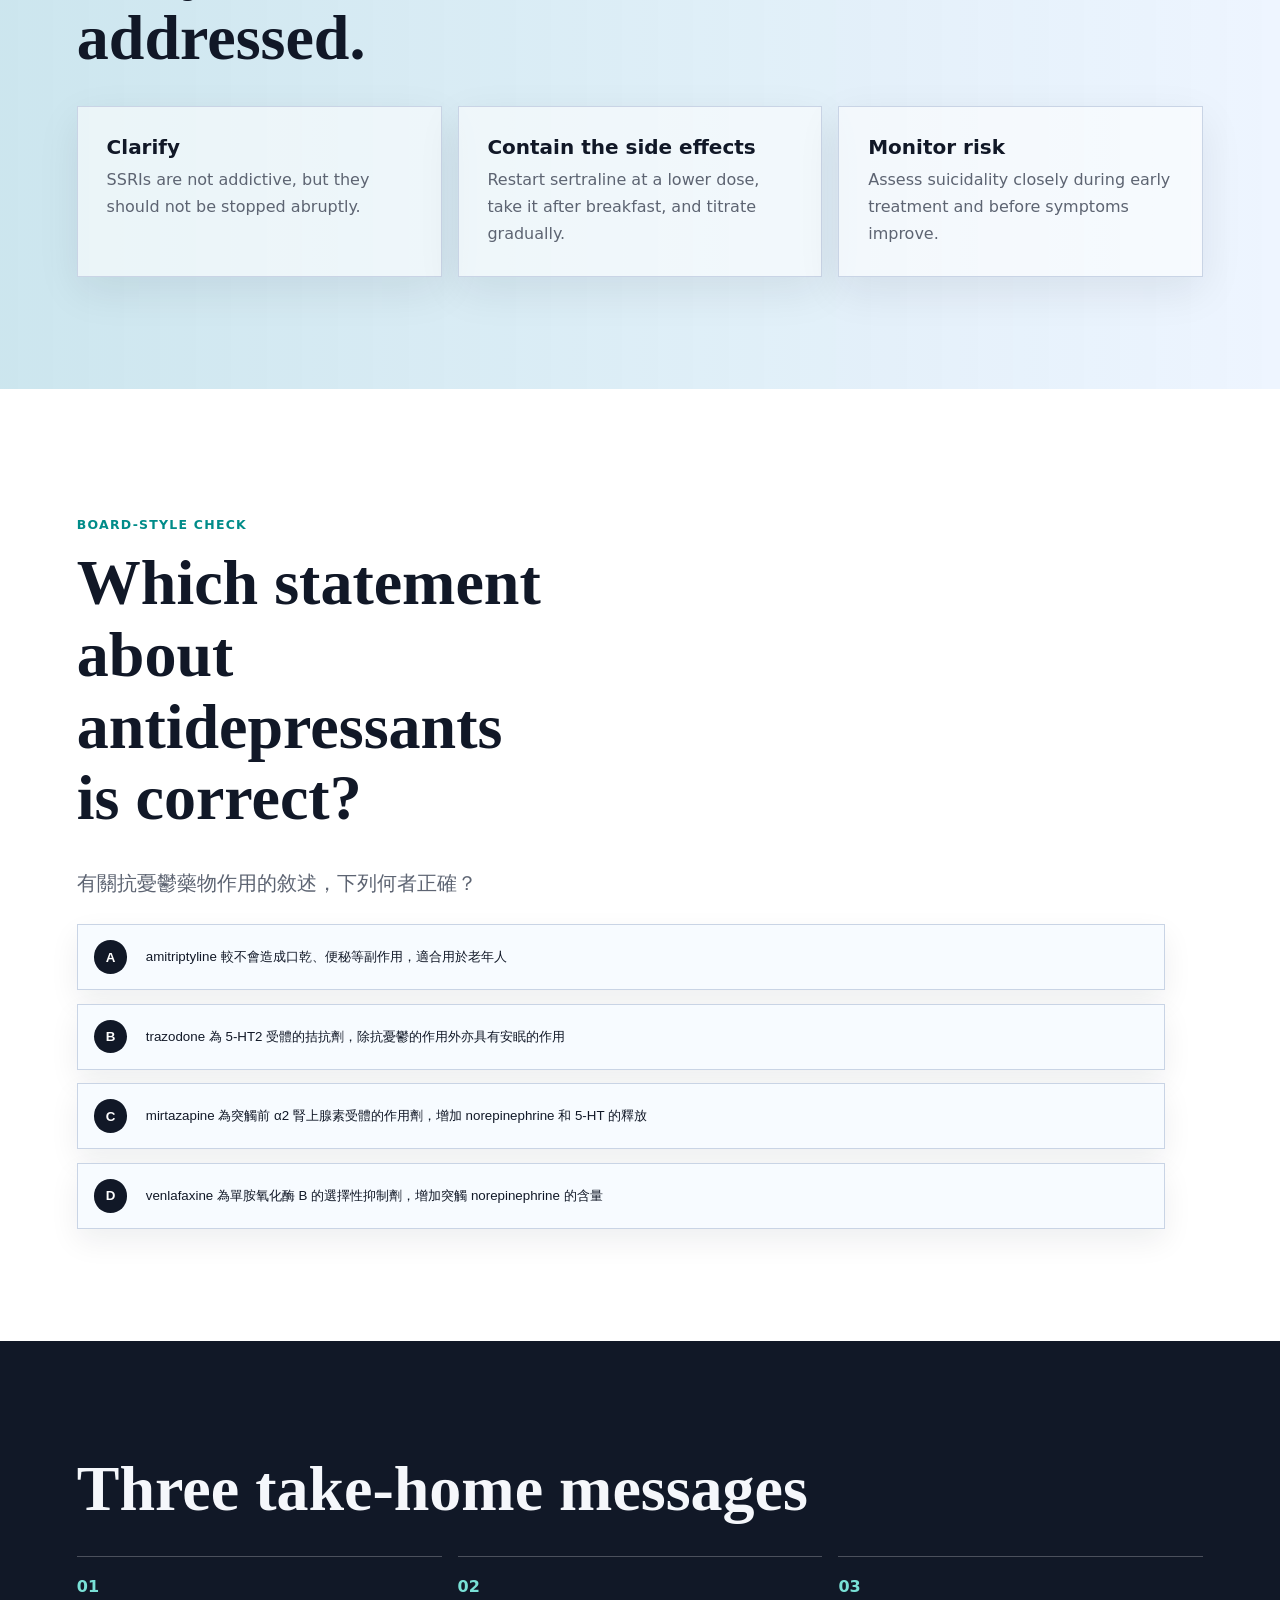
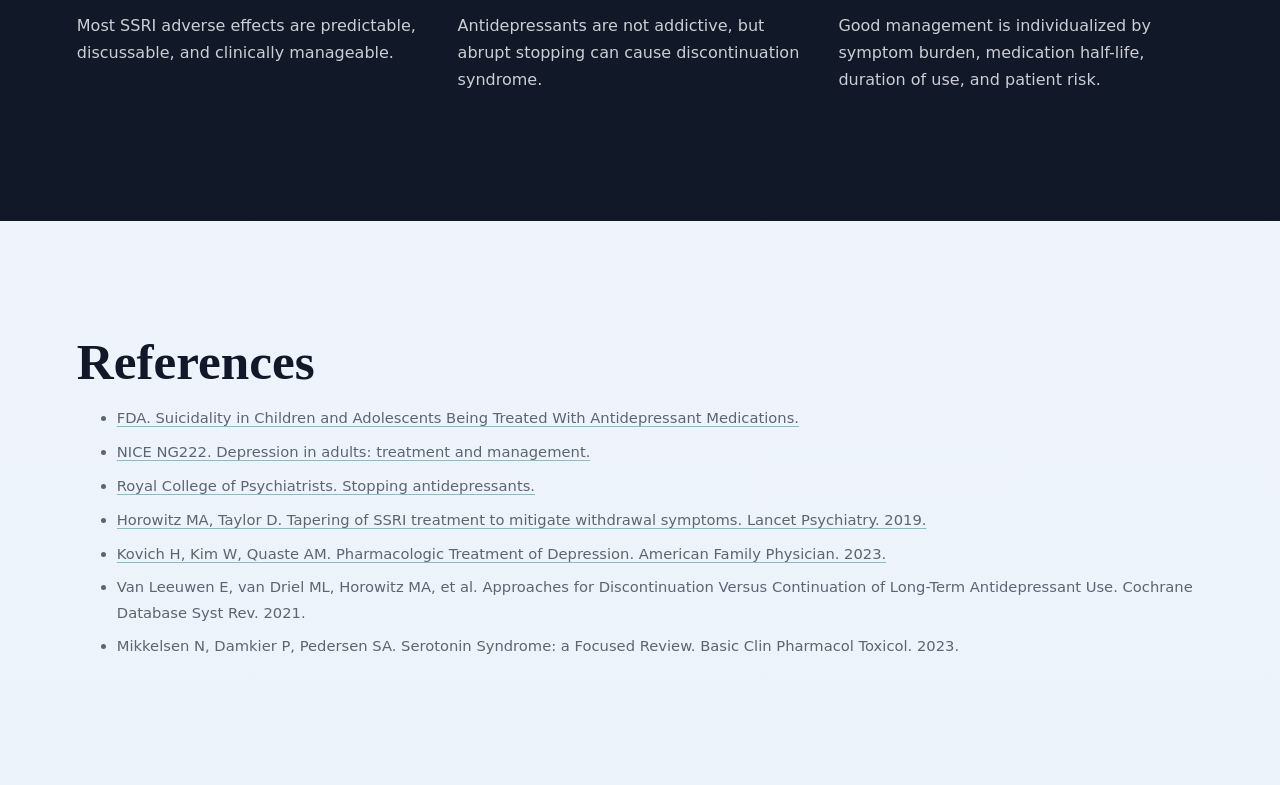
==== commit 139f079a: "Add antidepressant board question quiz" ====
--- a/index.html
+++ b/index.html
@@ -436,6 +436,41 @@
         </div>
       </section>
 
+      <section class="board-quiz reveal" aria-labelledby="quiz-title">
+        <p class="section-label">Board-style check</p>
+        <h2 id="quiz-title">Which statement about antidepressants is correct?</h2>
+        <p class="quiz-stem">有關抗憂鬱藥物作用的敘述，下列何者正確？</p>
+        <div class="quiz-options" role="radiogroup" aria-label="抗憂鬱藥物作用選擇題">
+          <button class="quiz-option" type="button" data-correct="false">
+            <span>A</span>
+            amitriptyline 較不會造成口乾、便秘等副作用，適合用於老年人
+          </button>
+          <button class="quiz-option" type="button" data-correct="true">
+            <span>B</span>
+            trazodone 為 5-HT2 受體的拮抗劑，除抗憂鬱的作用外亦具有安眠的作用
+          </button>
+          <button class="quiz-option" type="button" data-correct="false">
+            <span>C</span>
+            mirtazapine 為突觸前 α2 腎上腺素受體的作用劑，增加 norepinephrine 和 5-HT 的釋放
+          </button>
+          <button class="quiz-option" type="button" data-correct="false">
+            <span>D</span>
+            venlafaxine 為單胺氧化酶 B 的選擇性抑制劑，增加突觸 norepinephrine 的含量
+          </button>
+        </div>
+        <div class="quiz-feedback" id="quiz-feedback" hidden>
+          <h3>Answer: B</h3>
+          <p>
+            Trazodone acts mainly as a serotonin antagonist and reuptake inhibitor; its 5-HT2 antagonism and sedating properties make it clinically useful when insomnia is prominent.
+          </p>
+          <ul>
+            <li><strong>A is false:</strong> amitriptyline is a TCA with prominent anticholinergic effects such as dry mouth, constipation, urinary retention, and cognitive adverse effects, so it is generally not ideal for older adults.</li>
+            <li><strong>C is false:</strong> mirtazapine is a presynaptic α2-adrenergic receptor antagonist, not an agonist; this disinhibits norepinephrine and serotonin release.</li>
+            <li><strong>D is false:</strong> venlafaxine is an SNRI, not a selective MAO-B inhibitor.</li>
+          </ul>
+        </div>
+      </section>
+
       <section class="takeaways" aria-labelledby="takeaways-title">
         <h2 id="takeaways-title">Three take-home messages</h2>
         <ol>
--- a/style.css
+++ b/style.css
@@ -261,6 +261,7 @@
 .management,
 .myth,
 .closing,
+.board-quiz,
 .takeaways,
 .sources {
   padding: clamp(4rem, 9vw, 7rem) clamp(1.2rem, 6vw, 6rem);
@@ -270,6 +271,7 @@
 .management h2,
 .myth h2,
 .closing h2,
+.board-quiz h2,
 .takeaways h2 {
   font-size: clamp(2.1rem, 5vw, 4.8rem);
   max-width: 13ch;
@@ -967,6 +969,81 @@
     #eef5ff;
 }
 
+.board-quiz {
+  background: #ffffff;
+}
+
+.board-quiz h2 {
+  max-width: 15ch;
+}
+
+.quiz-stem {
+  max-width: 48rem;
+  color: var(--muted);
+  font-size: clamp(1.05rem, 1.7vw, 1.25rem);
+}
+
+.quiz-options {
+  display: grid;
+  gap: 0.85rem;
+  max-width: 68rem;
+  margin-top: 1.5rem;
+}
+
+.quiz-option {
+  display: grid;
+  grid-template-columns: 2.4rem 1fr;
+  gap: 0.85rem;
+  align-items: center;
+  width: 100%;
+  border: 1px solid var(--line);
+  border-radius: 0;
+  background: #f7fbff;
+  color: var(--ink);
+  padding: 0.95rem 1rem;
+  text-align: left;
+  box-shadow: 0 12px 30px rgb(15 23 42 / 7%);
+}
+
+.quiz-option span {
+  display: inline-grid;
+  place-items: center;
+  width: 2.1rem;
+  height: 2.1rem;
+  border-radius: 50%;
+  background: var(--ink);
+  color: white;
+  font-weight: 900;
+}
+
+.quiz-option.is-correct {
+  border-color: var(--green);
+  background: var(--green-soft);
+}
+
+.quiz-option.is-wrong {
+  border-color: var(--coral);
+  background: #fff1f1;
+}
+
+.quiz-feedback {
+  max-width: 68rem;
+  margin-top: 1.2rem;
+  padding: clamp(1rem, 3vw, 1.5rem);
+  border-left: 0.35rem solid var(--green);
+  background: #eefbf8;
+}
+
+.quiz-feedback h3 {
+  font-family: var(--serif);
+  font-size: 1.6rem;
+}
+
+.quiz-feedback p,
+.quiz-feedback li {
+  color: var(--muted);
+}
+
 .takeaways {
   background: #111827;
   color: var(--paper);
@@ -1091,6 +1168,7 @@
   .management,
   .myth,
   .closing,
+  .board-quiz,
   .takeaways,
   .sources,
   .activation,
